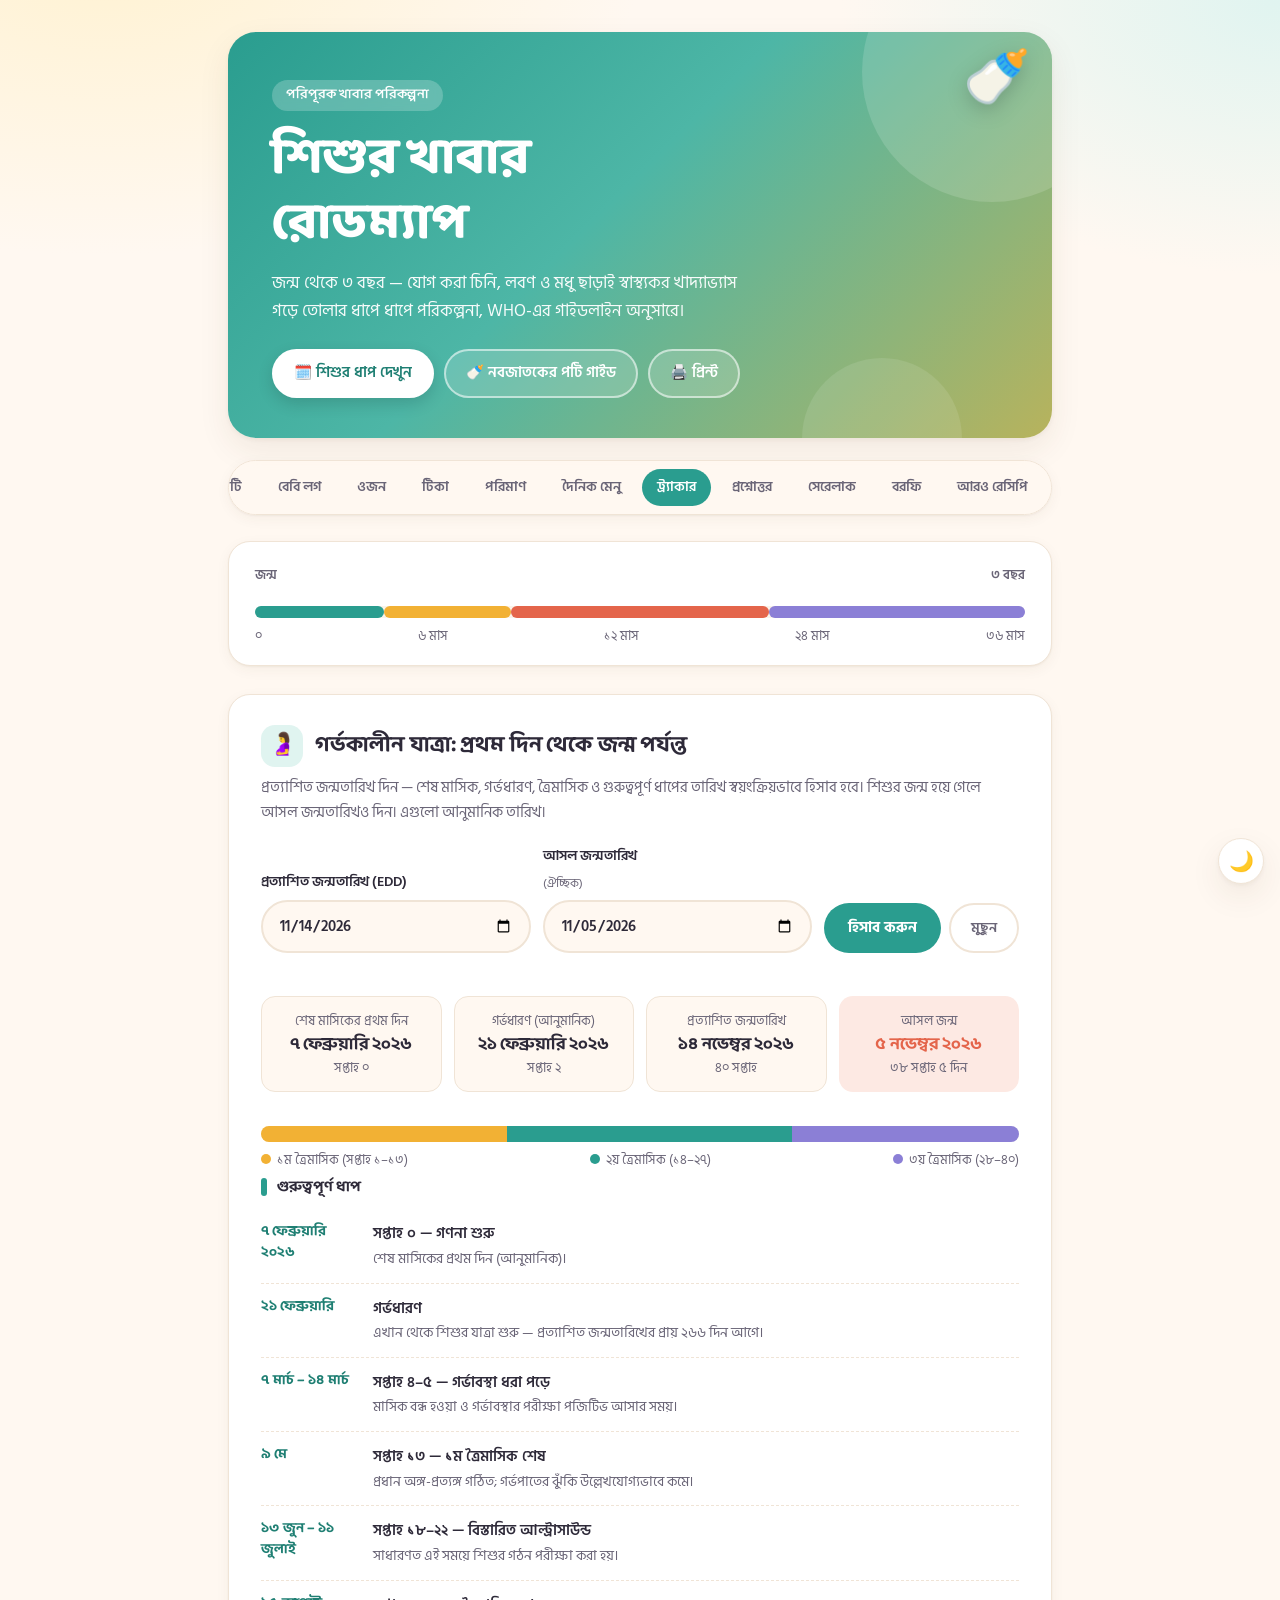
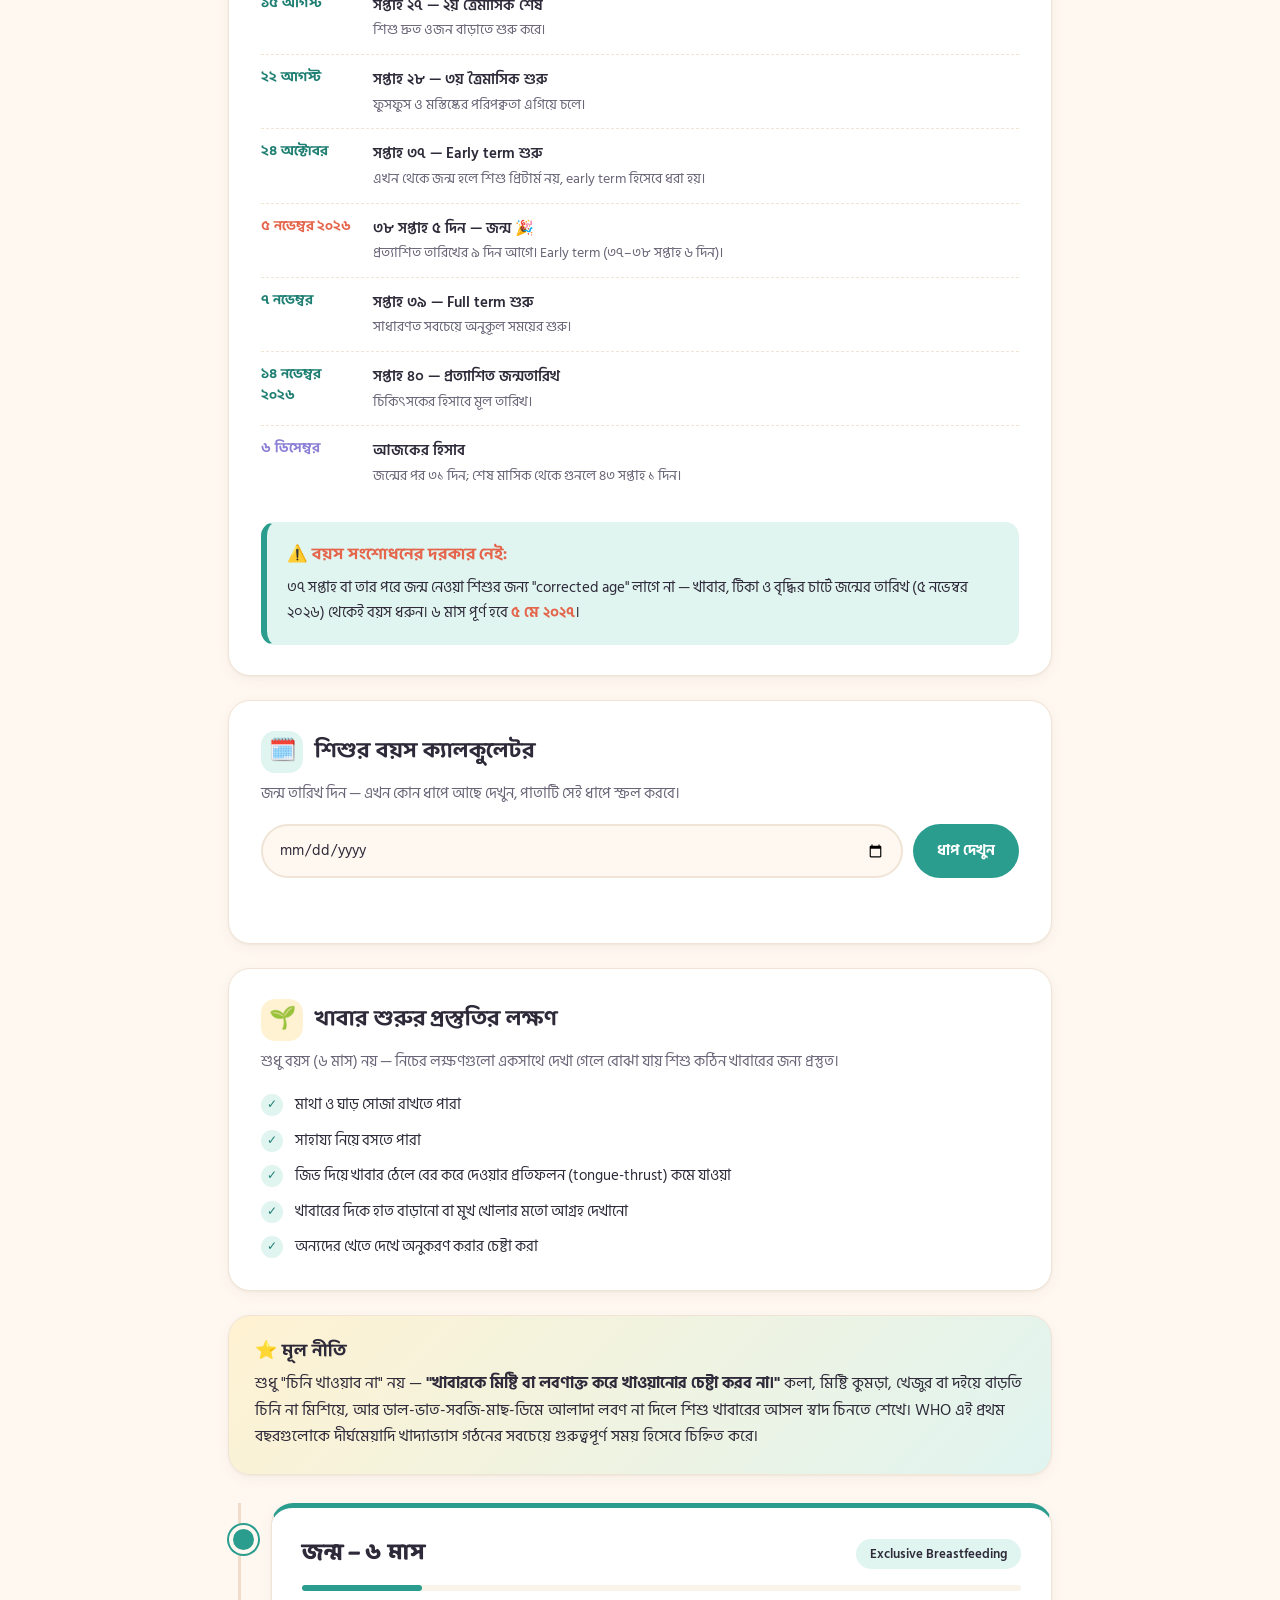
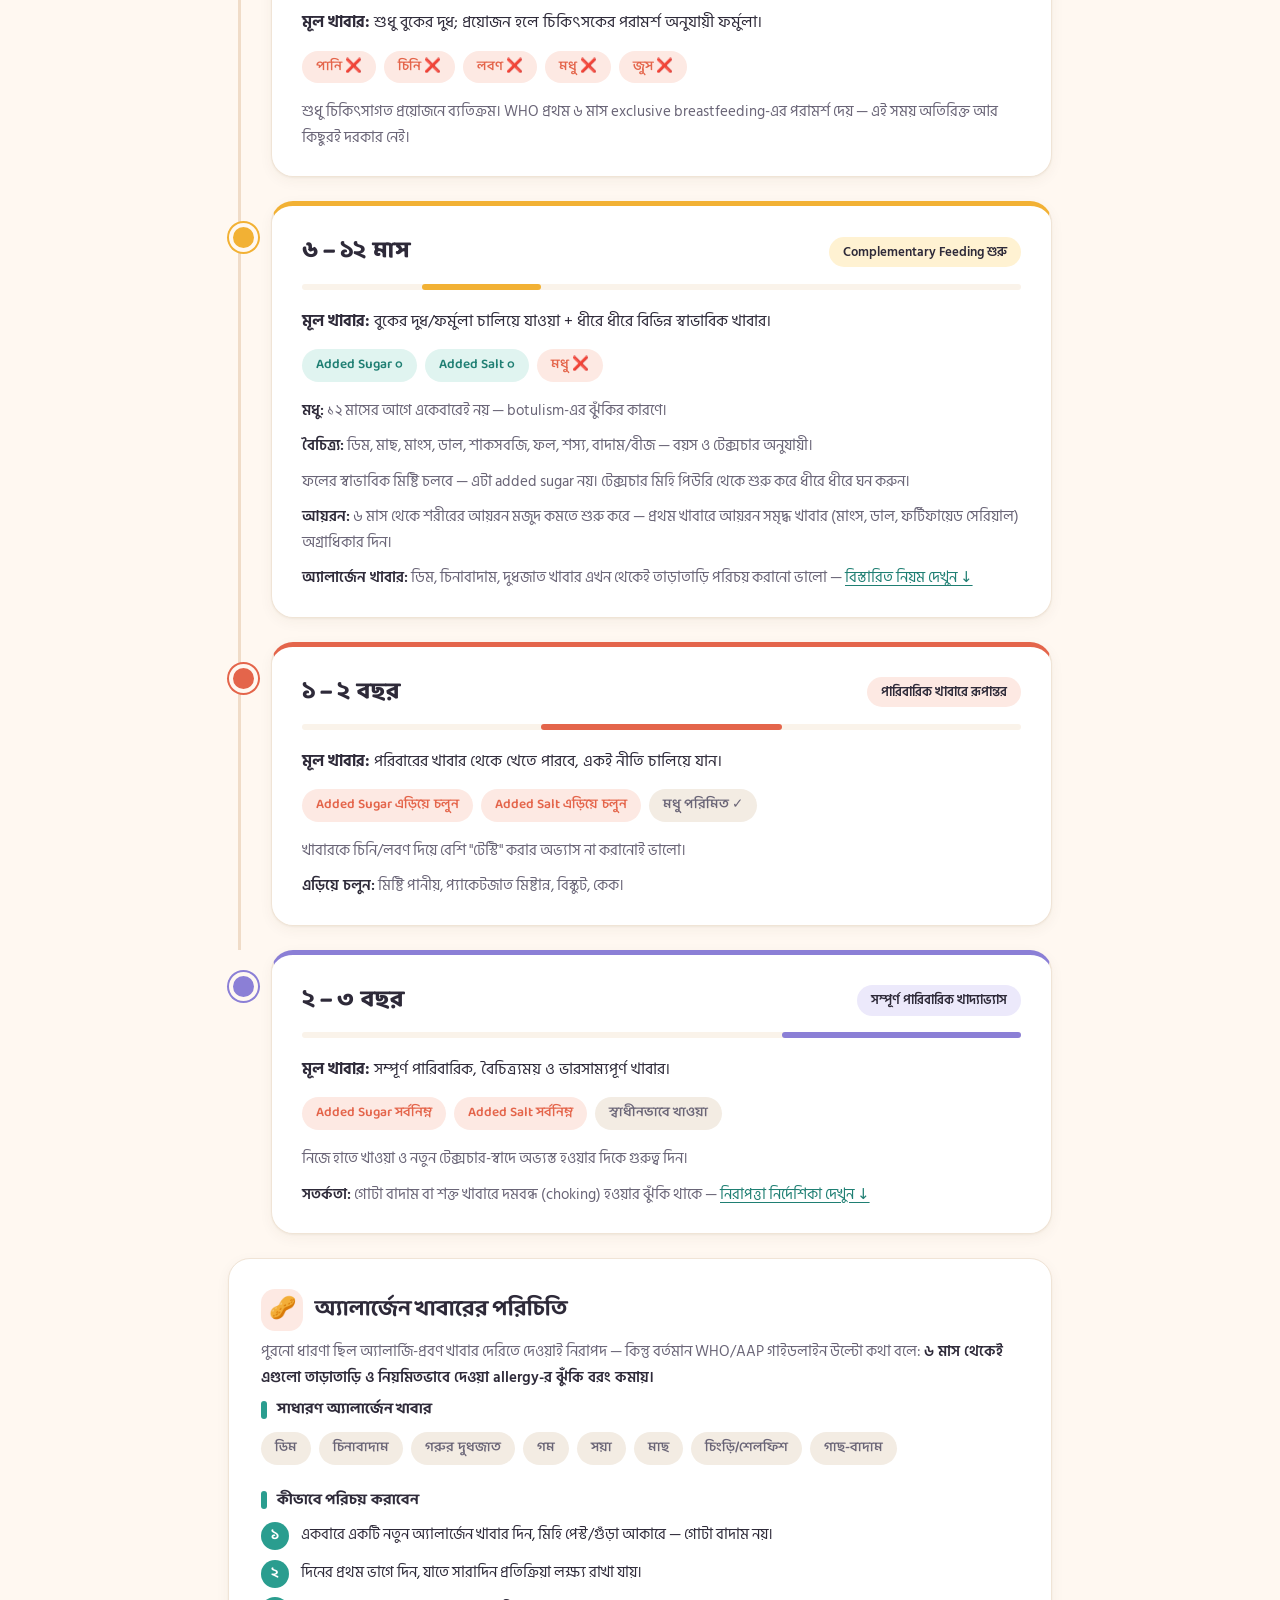
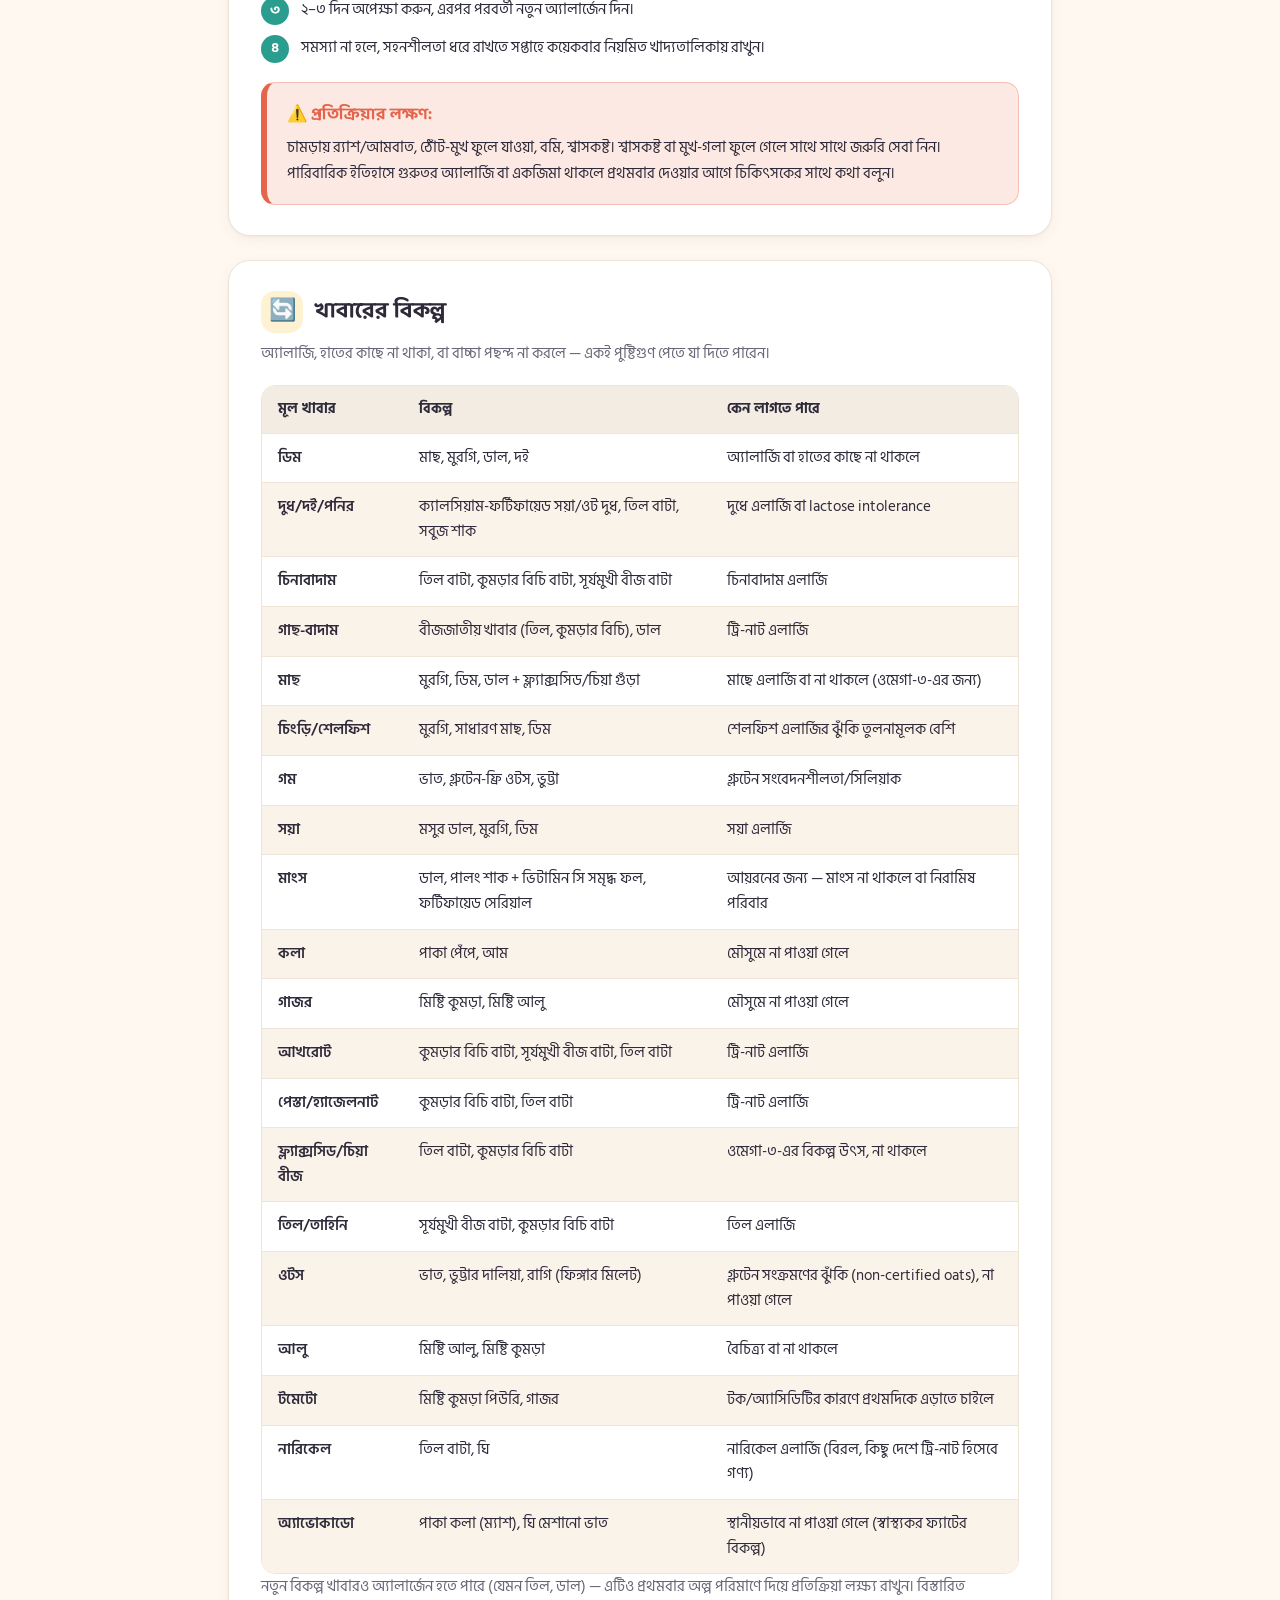
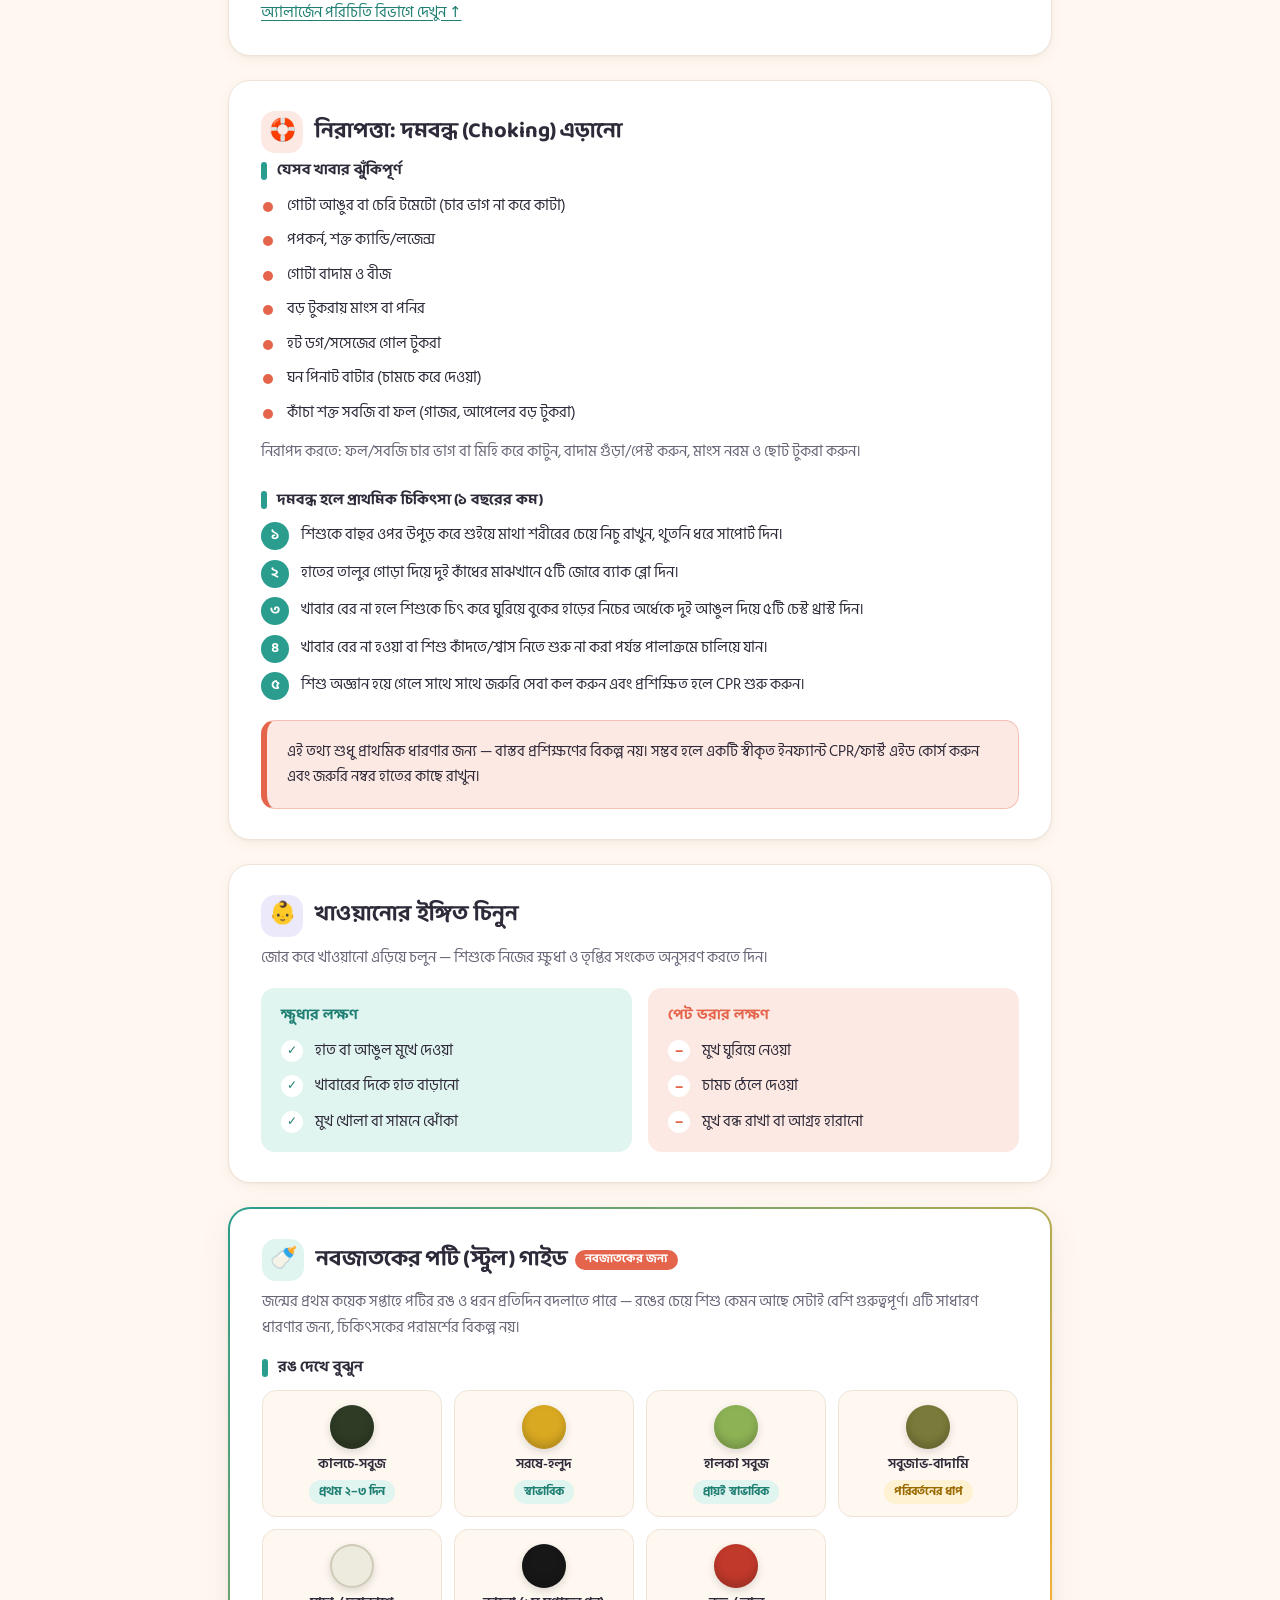
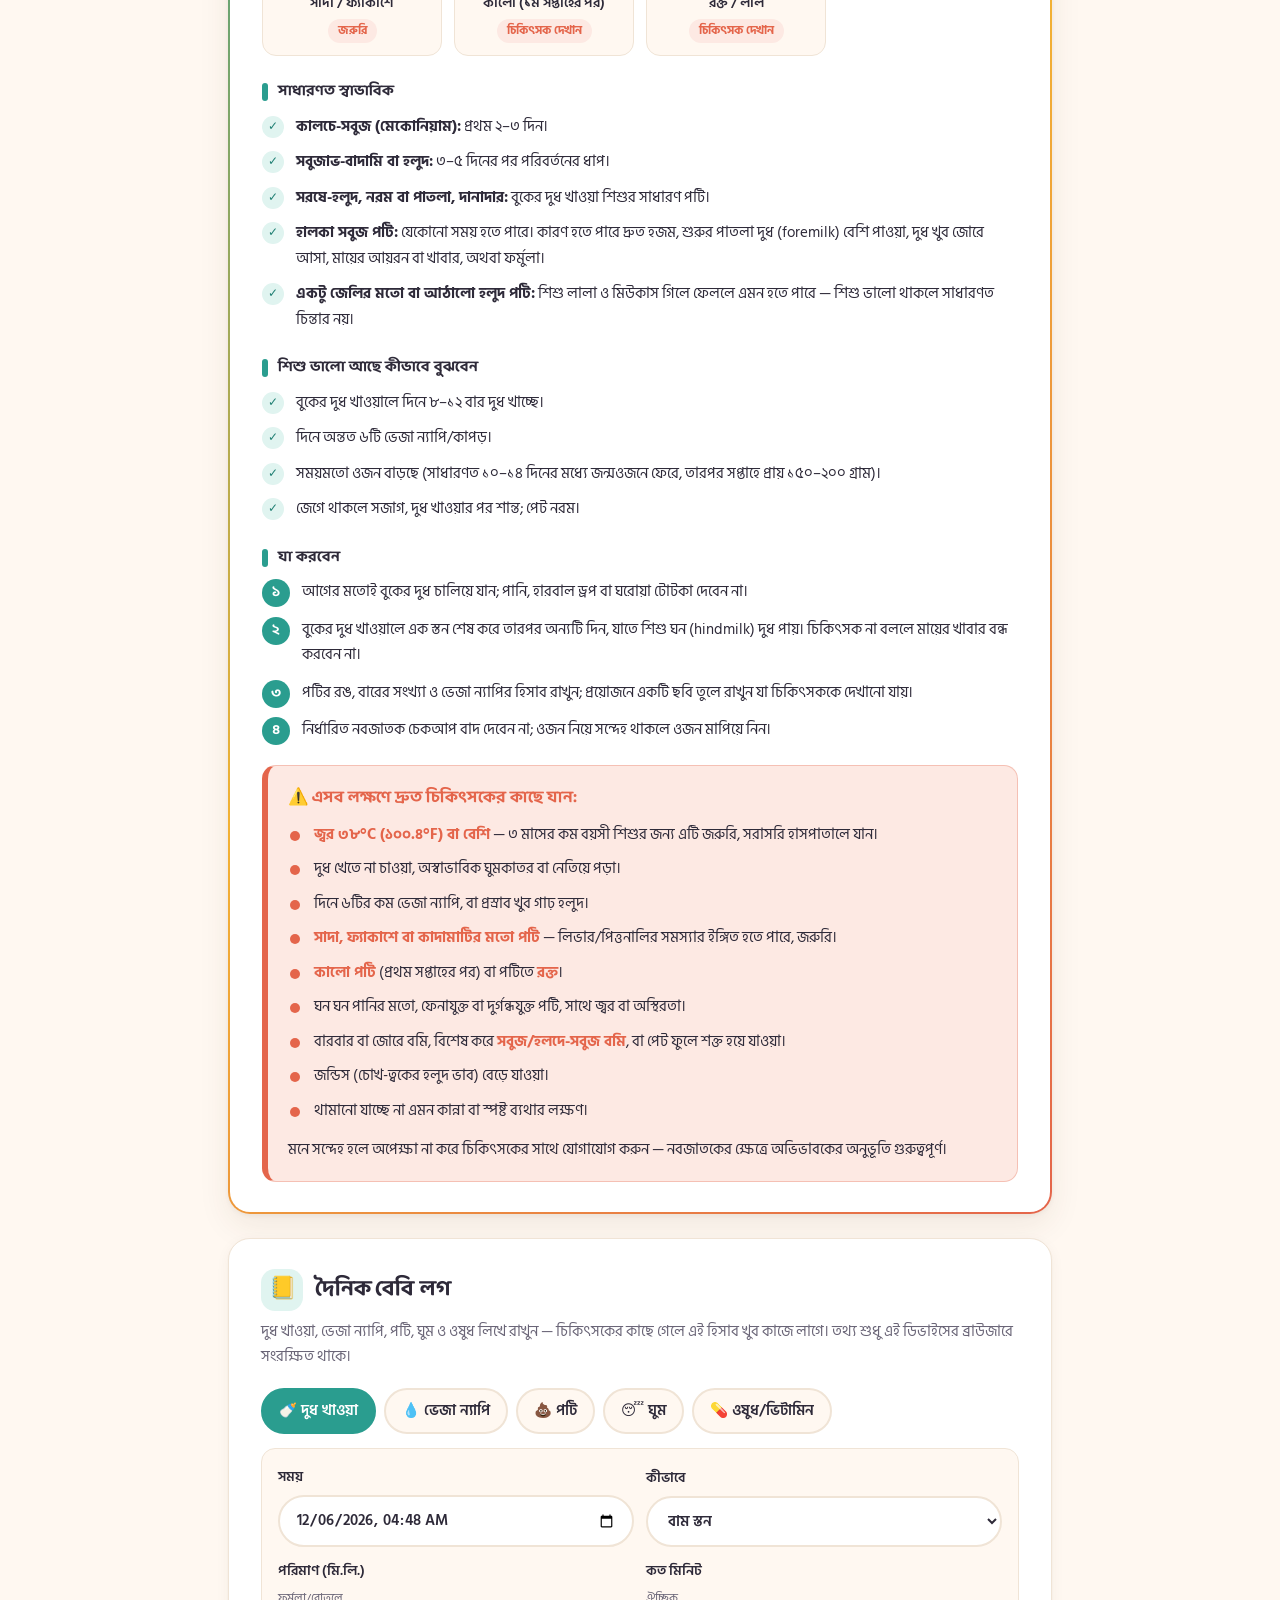
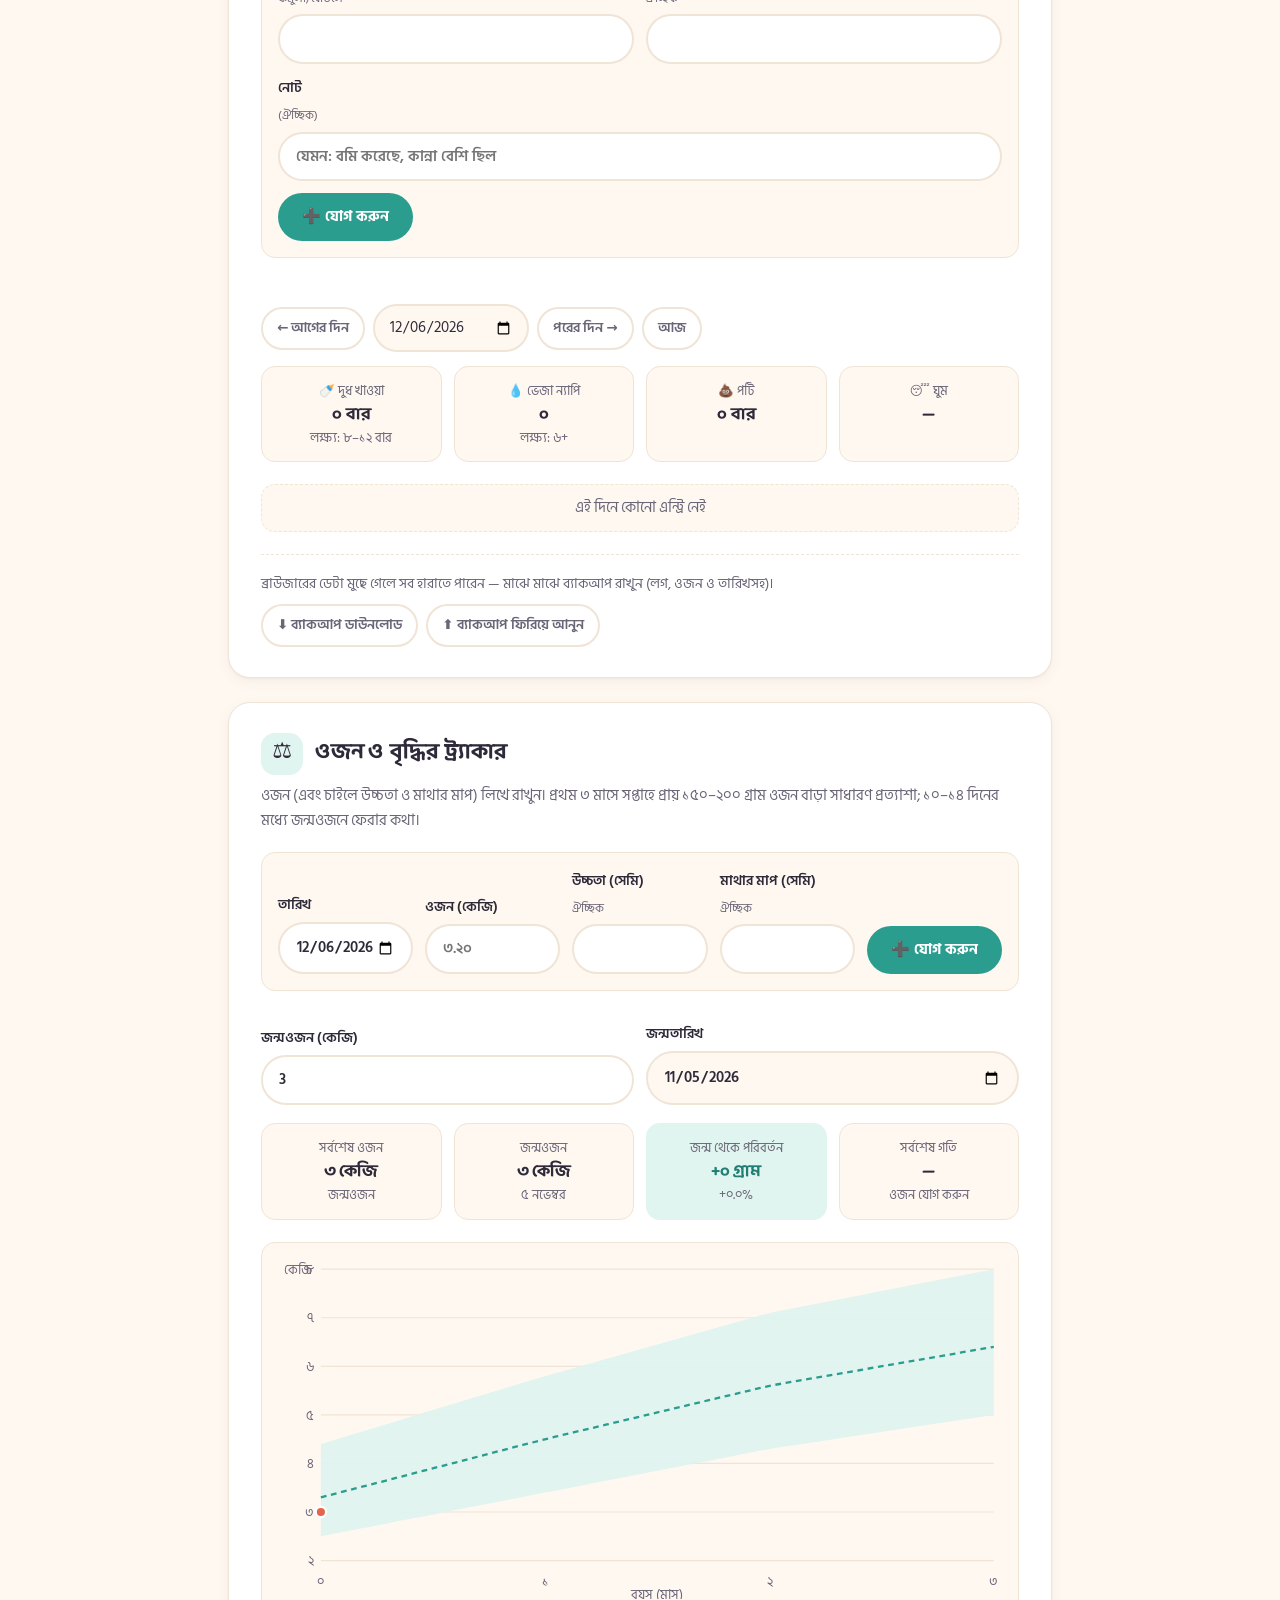
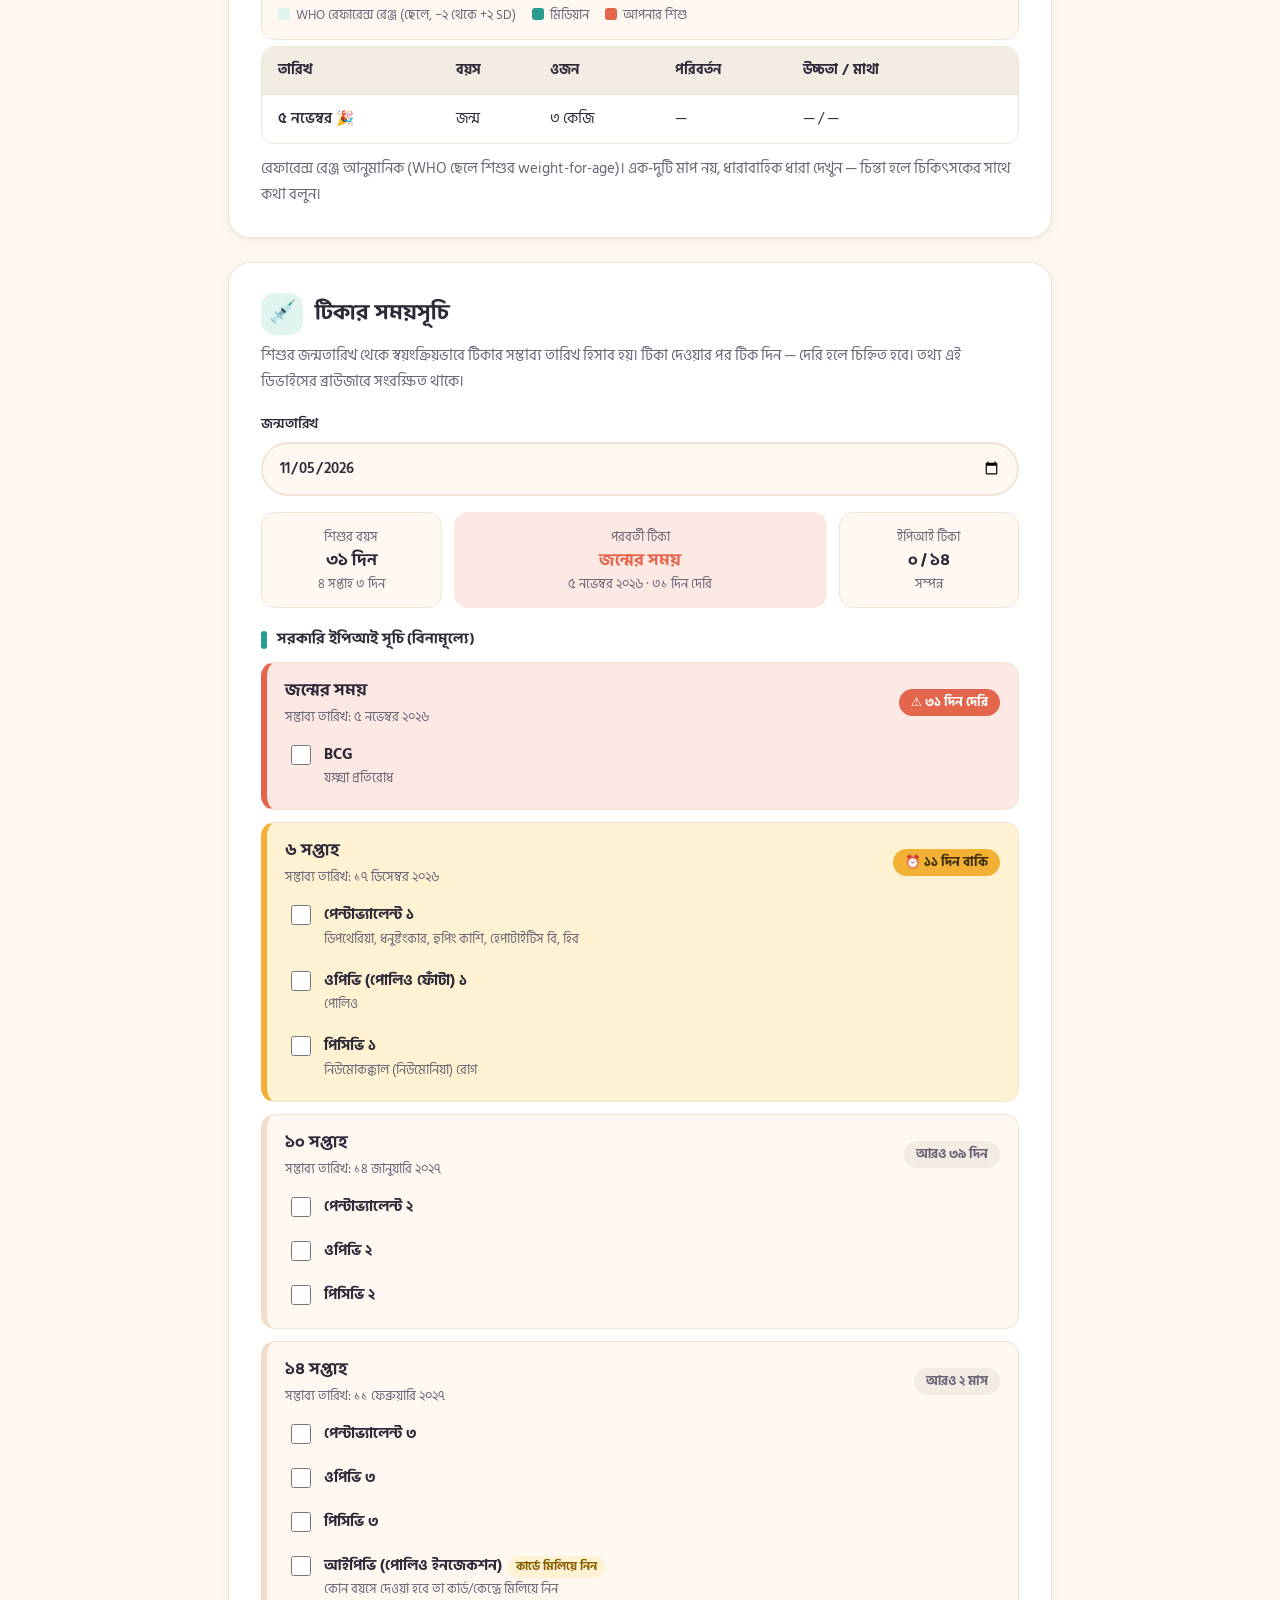
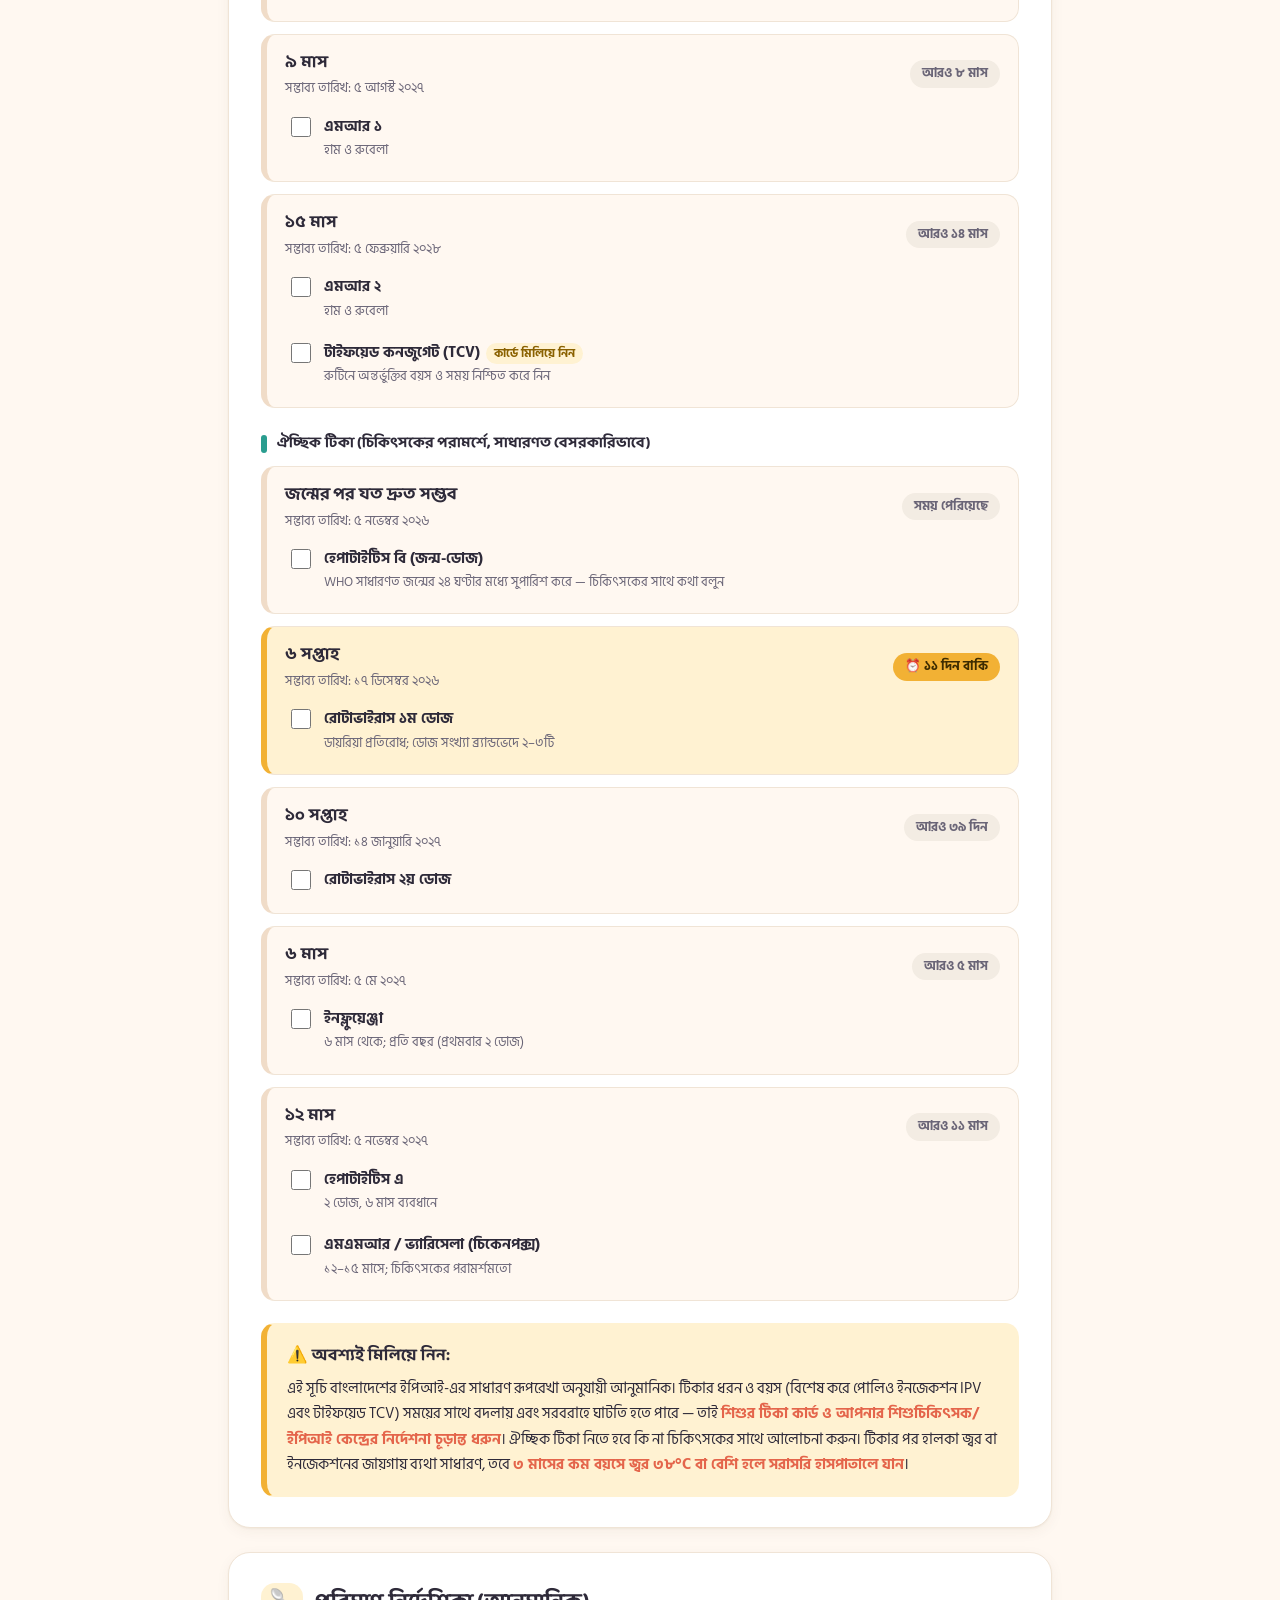
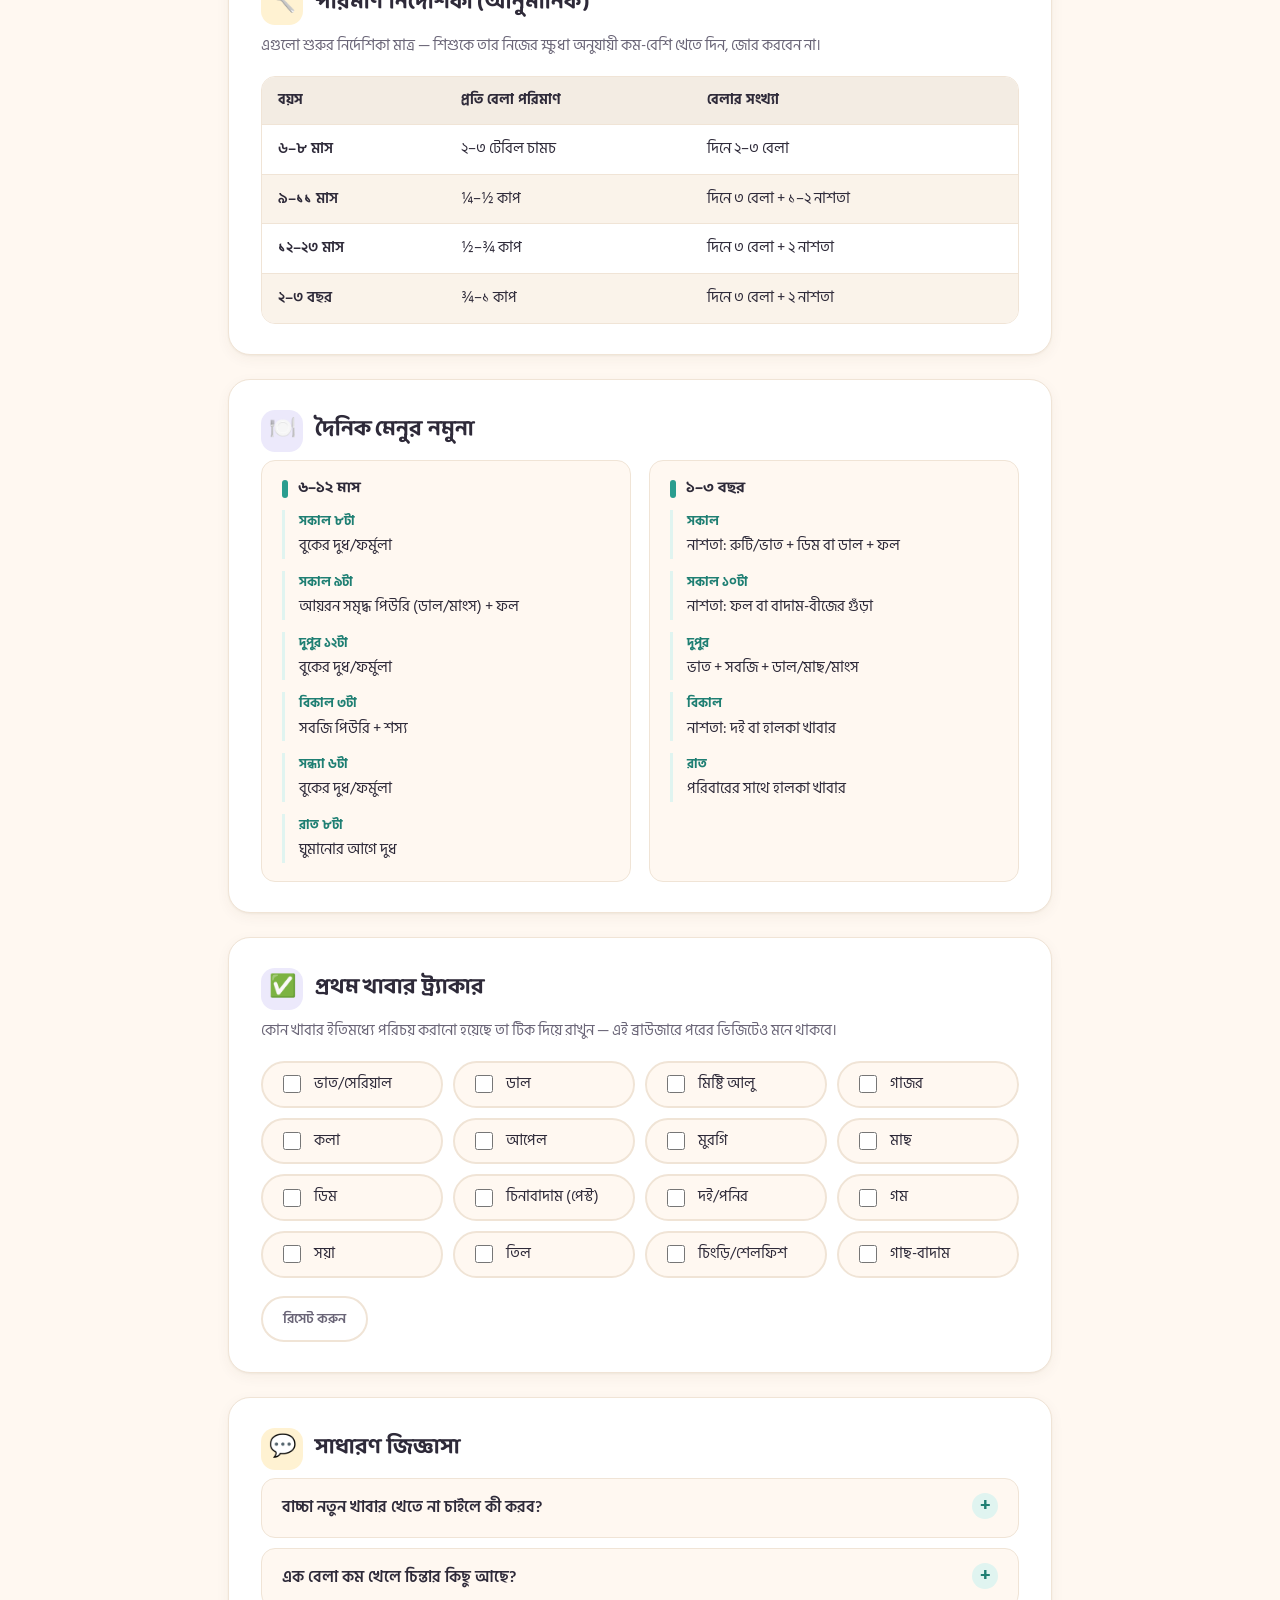
==== child-care/index.html @ df249b3e "Add child-care site under child-care/" ====
<!doctype html>
<html lang="bn">
<head>
<meta charset="UTF-8">
<meta name="viewport" content="width=device-width, initial-scale=1.0">
<title>শিশুর খাবার রোডম্যাপ</title>
<link rel="preconnect" href="https://fonts.googleapis.com">
<link rel="stylesheet" href="https://fonts.googleapis.com/css2?family=Baloo+Da+2:wght@500;600;700;800&family=Hind+Siliguri:wght@400;500;600;700&display=swap">
<style>
  /* ============ Design tokens ============ */
  :root{
    --bg:#FFF8F1;
    --bg-2:#FFEFE0;
    --surface:#FFFFFF;
    --surface-2:#FAF3EA;
    --ink:#2E2A39;
    --ink-soft:#6A6577;
    --line:#F0E4D6;

    --accent:#2A9D8F;          /* teal */
    --accent-strong:#1F7F73;
    --accent-tint:#E0F4F0;
    --accent-2:#E4654B;        /* coral */
    --accent-2-tint:#FDE9E3;
    --sun:#F2B134;
    --sun-tint:#FFF2D2;
    --lav:#8B7FD6;
    --lav-tint:#ECE9FB;
    --muted-tint:#F3ECE3;
    --rail:#F0DCC8;

    --shadow-sm:0 1px 2px rgba(80,50,20,.05),0 4px 14px rgba(80,50,20,.05);
    --shadow-md:0 2px 4px rgba(80,50,20,.05),0 12px 32px rgba(80,50,20,.08);
    --radius:22px;
    --radius-sm:14px;
    --glass:rgba(255,248,241,.82);
    color-scheme:light;
  }
  @media (prefers-color-scheme: dark){
    :root:not([data-theme="light"]){
      --bg:#14151B;
      --bg-2:#1B1C25;
      --surface:#1E2029;
      --surface-2:#252733;
      --ink:#F1EEF7;
      --ink-soft:#B0ABC0;
      --line:#2E3040;
      --accent:#5FD0C0;
      --accent-strong:#8DE3D6;
      --accent-tint:#1B3A39;
      --accent-2:#FF9A82;
      --accent-2-tint:#42241F;
      --sun:#F6C25E;
      --sun-tint:#3F3217;
      --lav:#B2A8F0;
      --lav-tint:#2C2850;
      --muted-tint:#2A2C39;
      --rail:#363849;
      --shadow-sm:0 1px 2px rgba(0,0,0,.3),0 4px 14px rgba(0,0,0,.25);
      --shadow-md:0 2px 4px rgba(0,0,0,.3),0 12px 32px rgba(0,0,0,.35);
      --glass:rgba(20,21,27,.82);
      color-scheme:dark;
    }
  }
  :root[data-theme="dark"]{
    --bg:#14151B;
    --bg-2:#1B1C25;
    --surface:#1E2029;
    --surface-2:#252733;
    --ink:#F1EEF7;
    --ink-soft:#B0ABC0;
    --line:#2E3040;
    --accent:#5FD0C0;
    --accent-strong:#8DE3D6;
    --accent-tint:#1B3A39;
    --accent-2:#FF9A82;
    --accent-2-tint:#42241F;
    --sun:#F6C25E;
    --sun-tint:#3F3217;
    --lav:#B2A8F0;
    --lav-tint:#2C2850;
    --muted-tint:#2A2C39;
    --rail:#363849;
    --shadow-sm:0 1px 2px rgba(0,0,0,.3),0 4px 14px rgba(0,0,0,.25);
    --shadow-md:0 2px 4px rgba(0,0,0,.3),0 12px 32px rgba(0,0,0,.35);
    --glass:rgba(20,21,27,.82);
    color-scheme:dark;
  }

  /* ============ Base ============ */
  *{box-sizing:border-box;}
  html{scroll-behavior:smooth;}
  html,body{margin:0;padding:0;}
  body{
    background:
      radial-gradient(900px 500px at 8% -5%,var(--sun-tint),transparent 60%),
      radial-gradient(800px 500px at 100% 0%,var(--accent-tint),transparent 55%),
      var(--bg);
    background-attachment:fixed;
    color:var(--ink);
    font-family:'Hind Siliguri','Noto Sans Bengali',system-ui,sans-serif;
    font-size:16px;
    line-height:1.7;
    -webkit-font-smoothing:antialiased;
  }
  h1,h2,h3,.eyebrow,.chip,.stage-age{
    font-family:'Baloo Da 2','Hind Siliguri',system-ui,sans-serif;
  }
  h1,h2,h3{text-wrap:balance;line-height:1.3;}
  a{color:var(--accent-strong);text-underline-offset:3px;}
  :focus-visible{outline:3px solid var(--accent);outline-offset:3px;border-radius:8px;}

  .page{max-width:880px;margin:0 auto;padding:20px 18px 96px;}
  @media(min-width:640px){.page{padding:32px 28px 120px;}}

  /* reading progress */
  .progress{position:fixed;inset:0 0 auto 0;height:4px;z-index:60;background:transparent;pointer-events:none;}
  .progress span{display:block;height:100%;width:0;background:linear-gradient(90deg,var(--accent),var(--sun),var(--accent-2));border-radius:0 4px 4px 0;}

  /* floating buttons */
  .fab{
    position:fixed;z-index:50;width:46px;height:46px;border-radius:50%;
    border:1px solid var(--line);background:var(--surface);color:var(--ink);
    box-shadow:var(--shadow-md);cursor:pointer;font-size:20px;line-height:1;
    display:grid;place-items:center;transition:transform .2s ease,opacity .2s ease;
  }
  .fab:hover{transform:translateY(-2px);}
  .theme-btn{right:16px;bottom:16px;}
  .top-btn{right:16px;bottom:70px;opacity:0;pointer-events:none;}
  .top-btn.show{opacity:1;pointer-events:auto;}

  /* ============ Hero ============ */
  .hero{
    position:relative;overflow:hidden;
    background:linear-gradient(135deg,var(--accent) 0%,#4DB6A6 45%,var(--sun) 130%);
    color:#fff;border-radius:28px;padding:34px 26px 28px;margin-bottom:22px;
    box-shadow:var(--shadow-md);
  }
  @media(min-width:640px){.hero{padding:48px 44px 40px;}}
  .hero::before,.hero::after{
    content:"";position:absolute;border-radius:50%;background:rgba(255,255,255,.14);pointer-events:none;
  }
  .hero::before{width:260px;height:260px;right:-70px;top:-90px;}
  .hero::after{width:160px;height:160px;right:90px;bottom:-80px;background:rgba(255,255,255,.1);}
  .hero-emoji{
    position:absolute;right:22px;top:20px;font-size:54px;line-height:1;
    filter:drop-shadow(0 6px 10px rgba(0,0,0,.18));animation:float 5s ease-in-out infinite;
  }
  @keyframes float{0%,100%{transform:translateY(0) rotate(-4deg)}50%{transform:translateY(-8px) rotate(4deg)}}
  @media(prefers-reduced-motion:reduce){.hero-emoji{animation:none}html{scroll-behavior:auto}}
  .eyebrow{
    display:inline-block;font-size:13.5px;font-weight:600;
    background:rgba(255,255,255,.22);color:#fff;padding:4px 14px;border-radius:99px;
    margin-bottom:16px;backdrop-filter:blur(4px);
  }
  h1{font-size:clamp(32px,6vw,50px);font-weight:800;margin:0 0 12px;color:#fff;max-width:14ch;}
  .subtitle{font-size:16.5px;color:rgba(255,255,255,.95);max-width:52ch;margin:0 0 24px;}
  .hero-actions{display:flex;flex-wrap:wrap;gap:10px;position:relative;z-index:1;}
  .btn{
    font:inherit;font-size:14.5px;font-weight:600;padding:10px 20px;border-radius:99px;
    border:2px solid transparent;cursor:pointer;text-decoration:none;display:inline-flex;align-items:center;gap:8px;
    transition:transform .15s ease,box-shadow .15s ease,background .15s ease;
  }
  .btn:hover{transform:translateY(-2px);}
  .btn-light{background:#fff;color:#1F7F73;box-shadow:0 6px 16px rgba(0,0,0,.14);}
  .btn-ghost{background:rgba(255,255,255,.16);color:#fff;border-color:rgba(255,255,255,.55);}
  .btn-ghost:hover{background:rgba(255,255,255,.28);}
  .print-btn{margin:0;}

  /* ============ Quick nav ============ */
  .quicknav{
    position:sticky;top:8px;z-index:40;display:flex;gap:6px;overflow-x:auto;scrollbar-width:none;
    padding:8px;margin:0 0 26px;border-radius:99px;
    background:var(--glass);backdrop-filter:blur(14px);-webkit-backdrop-filter:blur(14px);
    border:1px solid var(--line);box-shadow:var(--shadow-sm);
  }
  .quicknav::-webkit-scrollbar{display:none;}
  .quicknav a{
    flex:none;font-size:13.5px;font-weight:600;padding:7px 15px;border-radius:99px;
    color:var(--ink-soft);text-decoration:none;white-space:nowrap;transition:background .2s,color .2s;
  }
  .quicknav a:hover{background:var(--muted-tint);color:var(--ink);}
  .quicknav a.active{background:var(--accent);color:#fff;}
  :root[data-theme="dark"] .quicknav a.active{color:#0F2B28;}
  @media (prefers-color-scheme: dark){:root:not([data-theme="light"]) .quicknav a.active{color:#0F2B28;}}

  /* ============ Overview ============ */
  .overview{
    background:var(--surface);border:1px solid var(--line);
    border-radius:var(--radius);padding:22px 26px 18px;margin-bottom:28px;box-shadow:var(--shadow-sm);
  }
  .overview-track{position:relative;height:12px;border-radius:99px;background:var(--surface-2);margin:20px 0 8px;}
  .overview-seg{position:absolute;top:0;height:100%;border-radius:99px;background:var(--accent);opacity:.9;}
  .overview-seg:nth-child(2){background:var(--sun);}
  .overview-seg:nth-child(3){background:var(--accent-2);}
  .overview-seg:nth-child(4){background:var(--lav);}
  .overview-seg{opacity:1 !important;}
  .overview-ticks{display:flex;justify-content:space-between;font-size:12.5px;color:var(--ink-soft);}
  .overview-labels{display:flex;justify-content:space-between;font-size:13px;font-weight:600;color:var(--ink-soft);margin-bottom:2px;}

  /* ============ Cards ============ */
  .tool-card,.recipe{
    position:relative;background:var(--surface);border:1px solid var(--line);
    border-radius:var(--radius);padding:24px 22px;margin:0 0 24px;
    box-shadow:var(--shadow-sm);scroll-margin-top:86px;
  }
  @media(min-width:640px){.tool-card,.recipe{padding:30px 32px;}}
  .tool-card h2,.recipe h2{
    display:flex;align-items:center;gap:12px;
    font-size:22px;font-weight:700;margin:0 0 8px;color:var(--ink);
  }
  .h-ico{
    flex:none;width:42px;height:42px;border-radius:14px;display:grid;place-items:center;
    font-size:22px;background:var(--accent-tint);
  }
  #readiness .h-ico,#alternatives .h-ico,#portions .h-ico,#faq .h-ico{background:var(--sun-tint);}
  #safety .h-ico,#allergens .h-ico{background:var(--accent-2-tint);}
  #feeding-cues .h-ico,#tracker .h-ico,#meal-plan .h-ico{background:var(--lav-tint);}
  .tool-desc{font-size:15px;color:var(--ink-soft);margin:0 0 18px;}
  .sub-head{
    font-size:15px;font-weight:700;color:var(--ink);margin:26px 0 12px;
    display:flex;align-items:center;gap:10px;
  }
  .sub-head::before{content:"";width:6px;height:18px;border-radius:99px;background:var(--accent);flex:none;}
  .sub-head:first-of-type{margin-top:4px;}

  .tool-card.featured{
    border:2px solid transparent;
    background:
      linear-gradient(var(--surface),var(--surface)) padding-box,
      linear-gradient(135deg,var(--accent),var(--sun),var(--accent-2)) border-box;
    box-shadow:var(--shadow-md);
  }
  .badge-now{
    display:inline-block;font-family:'Baloo Da 2',sans-serif;font-size:12px;font-weight:700;
    padding:2px 10px;border-radius:99px;background:var(--accent-2);color:#fff;margin-inline-start:4px;
    vertical-align:middle;
  }

  /* golden rule */
  .golden-rule{
    position:relative;background:linear-gradient(135deg,var(--sun-tint),var(--accent-tint));
    border:1px solid var(--line);border-radius:var(--radius);padding:24px 26px 24px 26px;margin:0 0 28px;
    box-shadow:var(--shadow-sm);
  }
  .golden-rule h2{font-size:18px;font-weight:700;color:var(--ink);margin:0 0 8px;display:flex;align-items:center;gap:8px;}
  .golden-rule p{margin:0;font-size:15.5px;color:var(--ink);}

  /* age calculator */
  .age-form{display:flex;gap:10px;flex-wrap:wrap;}
  .age-form input[type=date]{
    font:inherit;font-size:15px;padding:11px 16px;border-radius:99px;flex:1 1 180px;min-width:0;
    border:2px solid var(--line);background:var(--bg);color:var(--ink);
  }
  .age-form input[type=date]:focus{border-color:var(--accent);outline:none;}
  .age-form button{
    font:inherit;font-weight:700;font-size:15px;padding:11px 24px;border-radius:99px;border:none;
    background:var(--accent);color:#fff;cursor:pointer;transition:transform .15s,background .15s;
  }
  .age-form button:hover{transform:translateY(-2px);background:var(--accent-strong);}
  :root[data-theme="dark"] .age-form button{color:#0F2B28;}
  @media (prefers-color-scheme: dark){:root:not([data-theme="light"]) .age-form button{color:#0F2B28;}}
  .age-result{margin:14px 0 0;font-size:15px;color:var(--ink);min-height:1.4em;}
  .age-result:not(:empty){background:var(--accent-tint);padding:12px 16px;border-radius:var(--radius-sm);font-weight:500;}

  /* sign lists */
  .sign-list{list-style:none;margin:0;padding:0;display:flex;flex-direction:column;gap:10px;}
  .sign-list li{font-size:15px;padding-inline-start:34px;position:relative;}
  .sign-list li::before{
    content:"✓";position:absolute;left:0;top:2px;width:22px;height:22px;border-radius:50%;
    background:var(--accent-tint);color:var(--accent-strong);font-weight:700;font-size:12px;
    display:grid;place-items:center;line-height:1;
  }
  [dir="rtl"] .sign-list li::before{left:auto;right:0;}
  .sign-list.full li::before{content:"–";background:var(--accent-2-tint);color:var(--accent-2);font-size:15px;}

  /* ============ Timeline ============ */
  .timeline{position:relative;margin-bottom:24px;}
  .stage{
    --c:var(--accent);--ct:var(--accent-tint);
    position:relative;padding-inline-start:30px;padding-bottom:24px;
    border-inline-start:3px solid var(--rail);margin-inline-start:10px;
  }
  .stage:nth-of-type(2){--c:var(--sun);--ct:var(--sun-tint);}
  .stage:nth-of-type(3){--c:var(--accent-2);--ct:var(--accent-2-tint);}
  .stage:nth-of-type(4){--c:var(--lav);--ct:var(--lav-tint);}
  .stage:last-of-type{border-inline-start-color:transparent;padding-bottom:0;}
  .stage::before{
    content:"";position:absolute;left:-12px;top:22px;width:21px;height:21px;border-radius:50%;
    background:var(--c);border:4px solid var(--bg);box-shadow:0 0 0 2px var(--c);
  }
  [dir="rtl"] .stage::before{left:auto;right:-12px;}
  .stage-card{
    background:var(--surface);border:1px solid var(--line);border-top:5px solid var(--c);
    border-radius:var(--radius);padding:22px 22px;scroll-margin-top:90px;box-shadow:var(--shadow-sm);
    transition:box-shadow .3s ease,transform .3s ease;
  }
  @media(min-width:640px){.stage-card{padding:26px 30px;}}
  .stage-card.highlight{box-shadow:0 0 0 4px var(--ct),var(--shadow-md);transform:translateY(-2px);}
  .stage-head{display:flex;align-items:center;justify-content:space-between;flex-wrap:wrap;gap:8px 16px;margin-bottom:12px;}
  .stage-age{font-size:23px;font-weight:800;color:var(--ink);}
  .stage-months{font-size:13px;font-weight:600;color:var(--ink);background:var(--ct);padding:4px 14px;border-radius:99px;}
  .stage-locator{position:relative;height:6px;border-radius:99px;background:var(--surface-2);margin-bottom:18px;}
  .stage-locator span{position:absolute;top:0;height:100%;border-radius:99px;background:var(--c);}
  .stage-main{font-size:16px;margin:0 0 14px;color:var(--ink);}
  .stage-main strong{color:var(--ink);}

  .chip-row{display:flex;flex-wrap:wrap;gap:8px;margin-bottom:16px;}
  .chip{font-size:13.5px;font-weight:600;padding:5px 14px;border-radius:99px;white-space:nowrap;}
  .chip.ok{background:var(--accent-tint);color:var(--accent-strong);}
  .chip.avoid{background:var(--accent-2-tint);color:var(--accent-2);}
  .chip.neutral{background:var(--muted-tint);color:var(--ink-soft);}

  .stage-detail{font-size:15px;color:var(--ink-soft);margin:0 0 10px;}
  .stage-detail:last-child{margin-bottom:0;}
  .stage-detail strong{color:var(--ink);font-weight:600;}

  /* step lists & alerts */
  .step-list{margin:0;padding:0;list-style:none;counter-reset:s;display:flex;flex-direction:column;gap:12px;font-size:15px;color:var(--ink);}
  .step-list li{counter-increment:s;position:relative;padding-inline-start:40px;}
  .step-list li::before{
    content:counter(s,bengali);position:absolute;left:0;top:0;width:28px;height:28px;border-radius:50%;
    background:var(--accent);color:#fff;font-family:'Baloo Da 2',sans-serif;font-weight:700;font-size:14px;
    display:grid;place-items:center;line-height:1;
  }
  :root[data-theme="dark"] .step-list li::before{color:#0F2B28;}
  @media (prefers-color-scheme: dark){:root:not([data-theme="light"]) .step-list li::before{color:#0F2B28;}}
  [dir="rtl"] .step-list li::before{left:auto;right:0;}

  .alert-box{
    margin-top:22px;background:var(--accent-2-tint);
    border-radius:var(--radius-sm);padding:18px 20px 18px 20px;font-size:15px;color:var(--ink);
    border:1px solid color-mix(in srgb,var(--accent-2) 30%,transparent);
    border-inline-start:6px solid var(--accent-2);
  }
  .alert-box strong{color:var(--accent-2);}
  .alert-box > strong:first-child{display:block;font-family:'Baloo Da 2',sans-serif;font-size:16.5px;margin-bottom:6px;}
  .alert-box > strong:first-child::before{content:"⚠️ ";}

  .hazard-list{list-style:none;margin:0 0 14px;padding:0;display:flex;flex-direction:column;gap:9px;}
  .hazard-list li{font-size:15px;padding-inline-start:26px;position:relative;color:var(--ink);}
  .hazard-list li::before{content:"";position:absolute;left:2px;top:9px;width:10px;height:10px;border-radius:50%;background:var(--accent-2);}
  [dir="rtl"] .hazard-list li::before{left:auto;right:2px;}

  /* stool colour swatches */
  .swatch-grid{display:grid;grid-template-columns:repeat(2,1fr);gap:12px;margin:4px 0 8px;}
  @media(min-width:640px){.swatch-grid{grid-template-columns:repeat(4,1fr);}}
  .swatch{
    background:var(--bg);border:1px solid var(--line);border-radius:var(--radius-sm);
    padding:14px 10px 12px;text-align:center;display:flex;flex-direction:column;align-items:center;gap:6px;
  }
  .swatch i{
    width:44px;height:44px;border-radius:50%;display:block;
    box-shadow:inset 0 -5px 8px rgba(0,0,0,.18),0 3px 8px rgba(0,0,0,.14);
  }
  .swatch b{font-size:14px;font-weight:600;color:var(--ink);line-height:1.35;}
  .swatch em{
    font-style:normal;font-size:12px;font-weight:700;padding:2px 10px;border-radius:99px;
  }
  .swatch.ok em{background:var(--accent-tint);color:var(--accent-strong);}
  .swatch.warn em{background:var(--sun-tint);color:#9A6A00;}
  .swatch.bad em{background:var(--accent-2-tint);color:var(--accent-2);}
  :root[data-theme="dark"] .swatch.warn em{color:var(--sun);}
  @media (prefers-color-scheme: dark){:root:not([data-theme="light"]) .swatch.warn em{color:var(--sun);}}

  /* feeding cues */
  .cue-grid{display:grid;grid-template-columns:1fr;gap:16px;}
  @media(min-width:640px){.cue-grid{grid-template-columns:1fr 1fr;}}
  .cue-col{background:var(--accent-tint);border-radius:var(--radius-sm);padding:18px 20px;}
  .cue-col:nth-child(2){background:var(--accent-2-tint);}
  .cue-col .sub-head{margin-top:0;}
  .cue-col .sub-head::before{display:none;}
  .cue-hungry{color:var(--accent-strong);}
  .cue-full{color:var(--accent-2);}
  .cue-col .sign-list li::before{background:var(--surface);}

  /* tables */
  .table-wrap{overflow-x:auto;border:1px solid var(--line);border-radius:var(--radius-sm);background:var(--surface);}
  .portion-table{width:100%;border-collapse:collapse;font-size:14.5px;min-width:520px;}
  .portion-table th,.portion-table td{text-align:start;padding:12px 16px;border-bottom:1px solid var(--line);}
  .portion-table tr:last-child td{border-bottom:none;}
  .portion-table td{vertical-align:top;color:var(--ink);}
  .portion-table td:first-child{font-weight:600;}
  .portion-table tbody tr:nth-child(even) td{background:var(--surface-2);}
  .portion-table tbody tr:hover td{background:var(--accent-tint);}
  .portion-table th{
    font-size:13.5px;color:var(--ink);font-weight:700;background:var(--muted-tint);
    position:sticky;top:0;
  }

  /* meal plan */
  .meal-grid{display:grid;grid-template-columns:1fr;gap:18px;}
  @media(min-width:640px){.meal-grid{grid-template-columns:1fr 1fr;}}
  .meal-grid > div{background:var(--bg);border:1px solid var(--line);border-radius:var(--radius-sm);padding:18px 20px;}
  .meal-grid .sub-head{margin-top:0;}
  .meal-list{list-style:none;margin:0;padding:0;display:flex;flex-direction:column;gap:12px;}
  .meal-list li{font-size:14.5px;display:flex;flex-direction:column;gap:2px;color:var(--ink);padding-inline-start:14px;border-inline-start:3px solid var(--accent-tint);}
  .meal-list li span{font-size:13px;font-weight:700;color:var(--accent-strong);}

  /* tracker */
  .tracker-grid{display:grid;grid-template-columns:repeat(auto-fill,minmax(160px,1fr));gap:10px;margin-bottom:18px;}
  .tracker-item{
    display:flex;align-items:center;gap:10px;font-size:14.5px;color:var(--ink);
    background:var(--bg);border:2px solid var(--line);border-radius:99px;padding:9px 16px;cursor:pointer;
    transition:background .15s,border-color .15s,transform .15s;
  }
  .tracker-item:hover{transform:translateY(-1px);border-color:var(--accent);}
  .tracker-item:has(input:checked){background:var(--accent-tint);border-color:var(--accent);color:var(--accent-strong);font-weight:600;}
  .tracker-item input{accent-color:var(--accent);width:18px;height:18px;flex:none;}
  .reset-btn{
    font:inherit;font-size:14px;font-weight:600;padding:9px 20px;border-radius:99px;
    border:2px solid var(--line);background:var(--surface);color:var(--ink-soft);cursor:pointer;
  }
  .reset-btn:hover{border-color:var(--accent-2);color:var(--accent-2);}

  /* faq */
  .faq-list{display:flex;flex-direction:column;gap:10px;}
  .faq-item{border:1px solid var(--line);border-radius:var(--radius-sm);padding:2px 20px;background:var(--bg);transition:background .2s,border-color .2s;}
  .faq-item[open]{background:var(--surface);border-color:var(--accent);}
  .faq-item summary{
    cursor:pointer;font-weight:600;padding:14px 0;list-style:none;position:relative;
    padding-inline-end:34px;color:var(--ink);font-size:15.5px;
  }
  .faq-item summary::-webkit-details-marker{display:none;}
  .faq-item summary::after{
    content:"+";position:absolute;right:0;top:12px;width:26px;height:26px;border-radius:50%;
    background:var(--accent-tint);color:var(--accent-strong);font-weight:700;font-size:18px;
    display:grid;place-items:center;line-height:1;transition:transform .25s ease;
  }
  [dir="rtl"] .faq-item summary::after{right:auto;left:0;}
  .faq-item[open] summary::after{transform:rotate(45deg);}
  .faq-item p{margin:0 0 16px;font-size:15px;color:var(--ink-soft);}

  /* recipes */
  .recipe{background:linear-gradient(180deg,var(--surface),var(--surface));}
  .recipe .tagline{font-size:15px;color:var(--ink-soft);margin:0 0 20px;}
  .recipe-grid{display:grid;grid-template-columns:1fr;gap:18px;margin-bottom:6px;}
  @media(min-width:640px){.recipe-grid{grid-template-columns:1.1fr 1fr;}}
  .recipe-block{background:var(--bg);border:1px solid var(--line);border-radius:var(--radius-sm);padding:16px 20px;}
  .recipe-block h3{font-size:15px;font-weight:700;margin:0 0 10px;color:var(--ink);}
  .ingredients{list-style:none;margin:0;padding:0;display:flex;flex-direction:column;gap:7px;}
  .ingredients li{font-size:15px;padding-inline-start:20px;position:relative;color:var(--ink);}
  .ingredients li::before{content:"";position:absolute;left:2px;top:11px;width:8px;height:8px;border-radius:50%;background:var(--accent);}
  [dir="rtl"] .ingredients li::before{left:auto;right:2px;}
  .avoid-list{list-style:none;margin:0;padding:0;display:flex;flex-direction:column;gap:7px;}
  .avoid-list li{font-size:15px;color:var(--accent-2);}
  .recipe-note{margin-top:18px;padding-top:16px;border-top:1px dashed var(--line);font-size:15px;color:var(--ink-soft);}
  .recipe-note strong{color:var(--ink);}

  .mini-recipes-grid{display:grid;grid-template-columns:1fr;gap:14px;}
  @media(min-width:640px){.mini-recipes-grid{grid-template-columns:1fr 1fr;}}
  .mini-recipe{
    border:1px solid var(--line);border-radius:var(--radius-sm);padding:18px 20px;background:var(--bg);
    break-inside:avoid;margin:0;transition:transform .2s,box-shadow .2s,border-color .2s;
  }
  .mini-recipe:hover{transform:translateY(-3px);box-shadow:var(--shadow-md);border-color:var(--accent);}
  .mini-recipe-head{display:flex;align-items:flex-start;justify-content:space-between;gap:10px;margin-bottom:10px;flex-wrap:wrap;}
  .mini-recipe h3{font-size:17px;font-weight:700;margin:0;color:var(--ink);}
  .mini-recipe .age-tag{
    font-size:12.5px;font-weight:700;color:var(--accent-strong);background:var(--accent-tint);
    padding:3px 11px;border-radius:99px;white-space:nowrap;
  }
  .mini-recipe p{font-size:14.5px;color:var(--ink-soft);margin:0 0 8px;line-height:1.6;}
  .mini-recipe p:last-child{margin-bottom:0;}
  .mini-recipe p strong{color:var(--ink);font-weight:600;}

  footer{
    margin-top:36px;padding:22px 24px;border-radius:var(--radius);background:var(--surface-2);
    font-size:13.5px;color:var(--ink-soft);
  }
  footer p{margin:0 0 8px;}
  footer p:last-child{margin-bottom:0;}


  /* pregnancy timeline */
  .preg-stats{display:grid;grid-template-columns:repeat(2,1fr);gap:12px;margin-bottom:22px;}
  @media(min-width:640px){.preg-stats{grid-template-columns:repeat(4,1fr);}}
  .preg-stat{background:var(--bg);border:1px solid var(--line);border-radius:var(--radius-sm);padding:14px 14px 12px;text-align:center;}
  .preg-stat small{display:block;font-size:12.5px;color:var(--ink-soft);margin-bottom:2px;}
  .preg-stat b{display:block;font-family:'Baloo Da 2',sans-serif;font-size:17px;line-height:1.3;color:var(--ink);}
  .preg-stat span{display:block;font-size:12.5px;color:var(--ink-soft);margin-top:2px;}
  .preg-stat.hl{background:var(--accent-2-tint);border-color:transparent;}
  .preg-stat.hl b{color:var(--accent-2);}
  .preg-bar{position:relative;display:flex;height:16px;border-radius:99px;overflow:hidden;margin:34px 0 8px;background:var(--surface-2);}
  .preg-bar i{display:block;height:100%;}
  .preg-bar i:nth-child(1){width:32.5%;background:var(--sun);}
  .preg-bar i:nth-child(2){width:37.5%;background:var(--accent);}
  .preg-bar i:nth-child(3){width:30%;background:var(--lav);}
  .preg-pin{position:absolute;top:-30px;transform:translateX(-50%);font-size:12px;font-weight:700;white-space:nowrap;
    padding:2px 10px;border-radius:99px;color:#fff;font-family:'Baloo Da 2',sans-serif;}
  .preg-pin::after{content:"";position:absolute;left:50%;bottom:-5px;margin-left:-5px;border:5px solid transparent;border-top-color:inherit;border-bottom:0;}
  .preg-pin.birth{background:var(--accent-2);border-top-color:var(--accent-2);}
  .preg-pin.due{background:var(--ink-soft);border-top-color:var(--ink-soft);transform:translateX(-100%);}
  .preg-pin.due::after{left:auto;right:10px;margin-left:0;}
  .preg-legend{display:flex;justify-content:space-between;gap:6px;font-size:12.5px;color:var(--ink-soft);margin-bottom:6px;flex-wrap:wrap;}
  .preg-legend span::before{content:"";display:inline-block;width:10px;height:10px;border-radius:50%;margin-inline-end:6px;background:var(--c);}
  .preg-list{list-style:none;margin:0;padding:0;display:flex;flex-direction:column;}
  .preg-list li{display:grid;grid-template-columns:96px 1fr;gap:4px 16px;padding:12px 0;border-bottom:1px dashed var(--line);font-size:15px;}
  .preg-list li:last-child{border-bottom:none;}
  .preg-list time{font-family:'Baloo Da 2',sans-serif;font-weight:700;color:var(--accent-strong);font-size:14px;line-height:1.5;}
  .preg-list li.now time{color:var(--accent-2);}
  .preg-list li b{color:var(--ink);font-weight:600;}
  .preg-list li span{display:block;color:var(--ink-soft);font-size:14px;}


  .preg-form{display:grid;grid-template-columns:1fr;gap:12px;margin-bottom:6px;align-items:end;}
  @media(min-width:760px){.preg-form{grid-template-columns:1fr 1fr auto;}}
  .preg-form label{display:flex;flex-direction:column;gap:6px;font-size:14px;font-weight:600;color:var(--ink);}
  .preg-form label small{font-weight:400;color:var(--ink-soft);}
  .preg-form input[type=date]{
    font:inherit;font-size:15px;padding:11px 16px;border-radius:99px;min-width:0;
    border:2px solid var(--line);background:var(--bg);color:var(--ink);
  }
  .preg-form input[type=date]:focus{border-color:var(--accent);outline:none;}
  .preg-form-btns{display:flex;gap:8px;}
  .preg-go{
    font:inherit;font-weight:700;font-size:15px;padding:11px 24px;border-radius:99px;border:none;
    background:var(--accent);color:#fff;cursor:pointer;transition:transform .15s,background .15s;
  }
  .preg-go:hover{transform:translateY(-2px);background:var(--accent-strong);}
  :root[data-theme="dark"] .preg-go{color:#0F2B28;}
  @media (prefers-color-scheme: dark){:root:not([data-theme="light"]) .preg-go{color:#0F2B28;}}
  .preg-form .reset-btn{padding:11px 20px;}
  .preg-msg{margin:8px 0 0;font-size:14px;color:var(--accent-2);min-height:1.2em;}
  #pregOut{margin-top:18px;}
  .preg-list li.future{opacity:.6;}
  .preg-list li.today time{color:var(--lav);}
  .preg-pin.today{background:var(--lav);border-top-color:var(--lav);}


  /* baby log & weight tracker */
  .fld{display:flex;flex-direction:column;gap:6px;font-size:14px;font-weight:600;color:var(--ink);min-width:0;}
  .fld small{font-weight:400;color:var(--ink-soft);}
  .fld input,.fld select{
    font:inherit;font-size:15px;padding:10px 16px;border-radius:99px;min-width:0;width:100%;
    border:2px solid var(--line);background:var(--surface);color:var(--ink);
  }
  .fld input:focus,.fld select:focus{border-color:var(--accent);outline:none;}
  .span2{grid-column:1/-1;}
  .log-types{display:flex;flex-wrap:wrap;gap:8px;margin-bottom:14px;}
  .log-type{
    font:inherit;font-size:14.5px;font-weight:600;padding:9px 16px;border-radius:99px;
    border:2px solid var(--line);background:var(--bg);color:var(--ink);cursor:pointer;transition:transform .15s,background .15s;
  }
  .log-type:hover{transform:translateY(-1px);border-color:var(--accent);}
  .log-type.active{background:var(--accent);border-color:var(--accent);color:#fff;}
  :root[data-theme="dark"] .log-type.active{color:#0F2B28;}
  @media (prefers-color-scheme: dark){:root:not([data-theme="light"]) .log-type.active{color:#0F2B28;}}
  .log-form{
    display:grid;gap:12px;grid-template-columns:1fr;background:var(--bg);
    border:1px solid var(--line);border-radius:var(--radius-sm);padding:16px;align-items:end;
  }
  @media(min-width:760px){.log-form{grid-template-columns:1fr 1fr;}}
  .log-fields{display:contents;}
  .col-pick{display:flex;flex-wrap:wrap;gap:8px;}
  .col-opt{
    display:flex;align-items:center;gap:8px;font-size:13.5px;font-weight:600;padding:6px 12px 6px 8px;
    border-radius:99px;border:2px solid var(--line);background:var(--surface);cursor:pointer;
  }
  .col-opt input{position:absolute;opacity:0;pointer-events:none;}
  .col-opt i{width:20px;height:20px;border-radius:50%;display:block;box-shadow:inset 0 -2px 3px rgba(0,0,0,.2);}
  .col-opt:has(input:checked){border-color:var(--accent);background:var(--accent-tint);}
  .col-opt:has(input:focus-visible){outline:3px solid var(--accent);outline-offset:2px;}
  .day-nav{display:flex;gap:8px;align-items:center;flex-wrap:wrap;margin:22px 0 14px;}
  .day-nav input[type=date]{
    font:inherit;font-size:15px;padding:8px 14px;border-radius:99px;border:2px solid var(--line);background:var(--bg);color:var(--ink);
  }
  .mini-btn{
    font:inherit;font-size:13.5px;font-weight:600;padding:8px 14px;border-radius:99px;
    border:2px solid var(--line);background:var(--surface);color:var(--ink-soft);cursor:pointer;
  }
  .mini-btn:hover{border-color:var(--accent);color:var(--accent-strong);}
  .preg-stat.good{background:var(--accent-tint);border-color:transparent;}
  .preg-stat.good b{color:var(--accent-strong);}
  .preg-stat.warnc{background:var(--sun-tint);border-color:transparent;}
  .log-list{list-style:none;margin:14px 0 0;padding:0;display:flex;flex-direction:column;gap:8px;}
  .log-list li{
    display:flex;align-items:center;gap:12px;padding:10px 14px;border:1px solid var(--line);
    border-radius:var(--radius-sm);background:var(--bg);font-size:15px;
  }
  .log-list time{flex:none;font-family:'Baloo Da 2',sans-serif;font-weight:700;font-size:13.5px;color:var(--accent-strong);min-width:74px;}
  .log-list .txt{flex:1;min-width:0;word-break:break-word;}
  .log-list .txt em{display:block;font-style:normal;font-size:13px;color:var(--ink-soft);}
  .x-btn{flex:none;border:none;background:transparent;color:var(--ink-soft);font-size:18px;cursor:pointer;width:32px;height:32px;border-radius:50%;line-height:1;}
  .x-btn:hover{background:var(--accent-2-tint);color:var(--accent-2);}
  .log-empty{color:var(--ink-soft);font-size:14.5px;padding:14px 0;text-align:center;}
  .backup-row{display:flex;flex-wrap:wrap;gap:8px;margin-top:22px;padding-top:18px;border-top:1px dashed var(--line);align-items:center;}
  .backup-row span{font-size:13.5px;color:var(--ink-soft);flex:1 1 100%;}
  .w-form{display:grid;gap:12px;grid-template-columns:1fr 1fr;align-items:end;background:var(--bg);border:1px solid var(--line);border-radius:var(--radius-sm);padding:16px;}
  @media(min-width:760px){.w-form{grid-template-columns:repeat(5,1fr);}}
  .w-form .preg-go{grid-column:1/-1;justify-self:start;}
  @media(min-width:760px){.w-form .preg-go{grid-column:auto;}}
  .w-chart{margin:22px 0 6px;background:var(--bg);border:1px solid var(--line);border-radius:var(--radius-sm);padding:10px 8px 6px;}
  .w-chart svg{width:100%;height:auto;display:block;}
  .w-chart text{font-family:'Hind Siliguri',sans-serif;font-size:11px;fill:var(--ink-soft);}
  .w-legend{display:flex;flex-wrap:wrap;gap:6px 16px;font-size:12.5px;color:var(--ink-soft);margin:6px 0 0;padding:0 8px 6px;}
  .w-legend span::before{content:"";display:inline-block;width:12px;height:12px;border-radius:3px;margin-inline-end:6px;background:var(--c);vertical-align:-1px;}
  .w-status{margin-top:14px;padding:12px 16px;border-radius:var(--radius-sm);font-size:14.5px;background:var(--accent-tint);color:var(--ink);}
  .w-status.warn{background:var(--sun-tint);}
  .w-status.bad{background:var(--accent-2-tint);}
  .w-status:empty{display:none;}
  .w-table td .x-btn{width:28px;height:28px;font-size:16px;}


  /* vaccination schedule */
  .vac-visit{background:var(--bg);border:1px solid var(--line);border-radius:var(--radius-sm);padding:14px 18px;margin-bottom:12px;border-inline-start:6px solid var(--rail);}
  .vac-visit.done{border-inline-start-color:var(--accent);}
  .vac-visit.soon{border-inline-start-color:var(--sun);background:var(--sun-tint);}
  .vac-visit.late{border-inline-start-color:var(--accent-2);background:var(--accent-2-tint);}
  .vac-head{display:flex;flex-wrap:wrap;align-items:center;justify-content:space-between;gap:6px 12px;margin-bottom:8px;}
  .vac-head b{font-family:'Baloo Da 2',sans-serif;font-size:17px;color:var(--ink);}
  .vac-head small{display:block;font-size:13px;color:var(--ink-soft);font-weight:400;font-family:'Hind Siliguri',sans-serif;}
  .vac-tag{font-size:12.5px;font-weight:700;padding:3px 12px;border-radius:99px;background:var(--muted-tint);color:var(--ink-soft);white-space:nowrap;}
  .vac-visit.done .vac-tag{background:var(--accent-tint);color:var(--accent-strong);}
  .vac-visit.soon .vac-tag{background:var(--sun);color:#3d2c00;}
  .vac-visit.late .vac-tag{background:var(--accent-2);color:#fff;}
  .vac-items{display:flex;flex-direction:column;gap:6px;}
  .vac-item{display:flex;align-items:flex-start;gap:10px;font-size:15px;cursor:pointer;padding:6px 2px;}
  .vac-item input{accent-color:var(--accent);width:20px;height:20px;flex:none;margin-top:3px;}
  .vac-item span{flex:1;min-width:0;}
  .vac-item em{display:block;font-style:normal;font-size:13px;color:var(--ink-soft);}
  .vac-item .chk{display:inline-block;font-size:11.5px;font-weight:700;padding:1px 8px;border-radius:99px;background:var(--sun-tint);color:#8a6100;margin-inline-start:6px;}
  :root[data-theme="dark"] .vac-item .chk{color:var(--sun);}
  @media (prefers-color-scheme: dark){:root:not([data-theme="light"]) .vac-item .chk{color:var(--sun);}}
  .vac-item.is-done span b{text-decoration:line-through;color:var(--ink-soft);}

  @media print{
    .quicknav,.print-btn,.hero-actions,.reset-btn,.age-form,.fab,.progress,.hero-emoji{display:none !important;}
    body{background:#fff;color:#000;}
    .hero{background:#fff;color:#000;box-shadow:none;border:1px solid #ccc;}
    .hero h1,.hero .subtitle,.hero .eyebrow{color:#000;background:none;}
    .tool-card,.recipe,.stage-card,.mini-recipe{box-shadow:none;break-inside:avoid;}
    a{color:#000;}
  }
</style>
</head>
<body>

<div class="progress" aria-hidden="true"><span id="progressBar"></span></div>
<button type="button" class="fab top-btn" id="topBtn" aria-label="উপরে যান">↑</button>
<button type="button" class="fab theme-btn" id="themeBtn" aria-label="থিম পরিবর্তন করুন">🌙</button>

<div class="page">

  <header class="hero">
    <span class="hero-emoji" aria-hidden="true">🍼</span>
    <span class="eyebrow">পরিপূরক খাবার পরিকল্পনা</span>
    <h1>শিশুর খাবার রোডম্যাপ</h1>
    <p class="subtitle">জন্ম থেকে ৩ বছর — যোগ করা চিনি, লবণ ও মধু ছাড়াই স্বাস্থ্যকর খাদ্যাভ্যাস গড়ে তোলার ধাপে ধাপে পরিকল্পনা, WHO-এর গাইডলাইন অনুসারে।</p>
    <div class="hero-actions">
      <a class="btn btn-light" href="#calculator">🗓️ শিশুর ধাপ দেখুন</a>
      <a class="btn btn-ghost" href="#newborn-stool">🍼 নবজাতকের পটি গাইড</a>
      <button type="button" class="btn btn-ghost print-btn" onclick="window.print()">🖨️ প্রিন্ট</button>
    </div>
  </header>

  <nav class="quicknav" aria-label="দ্রুত নেভিগেশন">
    <a href="#pregnancy">গর্ভকালীন যাত্রা</a>
    <a href="#calculator">ক্যালকুলেটর</a>
    <a href="#readiness">প্রস্তুতির লক্ষণ</a>
    <a href="#stages">সময়রেখা</a>
    <a href="#allergens">অ্যালার্জি</a>
    <a href="#alternatives">বিকল্প খাবার</a>
    <a href="#safety">নিরাপত্তা</a>
    <a href="#feeding-cues">খাওয়ানোর ইঙ্গিত</a>
    <a href="#newborn-stool">নবজাতকের পটি</a>
    <a href="#baby-log">বেবি লগ</a>
    <a href="#weight-tracker">ওজন</a>
    <a href="#vaccines">টিকা</a>
    <a href="#portions">পরিমাণ</a>
    <a href="#meal-plan">দৈনিক মেনু</a>
    <a href="#tracker">ট্র্যাকার</a>
    <a href="#faq">প্রশ্নোত্তর</a>
    <a href="#cereal">সেরেলাক</a>
    <a href="#recipe">বরফি</a>
    <a href="#more-recipes">আরও রেসিপি</a>
  </nav>

  <div class="overview">
    <div class="overview-labels">
      <span>জন্ম</span><span>৩ বছর</span>
    </div>
    <div class="overview-track">
      <div class="overview-seg" style="left:0%;width:16.7%;background:var(--accent);"></div>
      <div class="overview-seg" style="left:16.7%;width:16.6%;opacity:.65;"></div>
      <div class="overview-seg" style="left:33.3%;width:33.4%;opacity:.45;"></div>
      <div class="overview-seg" style="left:66.7%;width:33.3%;opacity:.28;"></div>
    </div>
    <div class="overview-ticks">
      <span>০</span><span>৬ মাস</span><span>১২ মাস</span><span>২৪ মাস</span><span>৩৬ মাস</span>
    </div>
  </div>

  <section id="pregnancy" class="tool-card">
    <h2><span class="h-ico" aria-hidden="true">🤰</span><span>গর্ভকালীন যাত্রা: প্রথম দিন থেকে জন্ম পর্যন্ত</span></h2>
    <p class="tool-desc">প্রত্যাশিত জন্মতারিখ দিন — শেষ মাসিক, গর্ভধারণ, ত্রৈমাসিক ও গুরুত্বপূর্ণ ধাপের তারিখ স্বয়ংক্রিয়ভাবে হিসাব হবে। শিশুর জন্ম হয়ে গেলে আসল জন্মতারিখও দিন। এগুলো আনুমানিক তারিখ।</p>

    <form id="pregForm" class="preg-form">
      <label>প্রত্যাশিত জন্মতারিখ (EDD)
        <input type="date" id="eddDate" required>
      </label>
      <label>আসল জন্মতারিখ <small>(ঐচ্ছিক)</small>
        <input type="date" id="actualBirth">
      </label>
      <div class="preg-form-btns">
        <button type="submit" class="preg-go">হিসাব করুন</button>
        <button type="button" id="pregClear" class="reset-btn">মুছুন</button>
      </div>
    </form>
    <p id="pregMsg" class="preg-msg" role="alert"></p>

    <div id="pregOut" aria-live="polite"></div>
  </section>

  <section id="calculator" class="tool-card">
    <h2><span class="h-ico" aria-hidden="true">🗓️</span><span>শিশুর বয়স ক্যালকুলেটর</span></h2>
    <p class="tool-desc">জন্ম তারিখ দিন — এখন কোন ধাপে আছে দেখুন, পাতাটি সেই ধাপে স্ক্রল করবে।</p>
    <form id="ageForm" class="age-form">
      <input type="date" id="birthDate" required aria-label="জন্ম তারিখ">
      <button type="submit">ধাপ দেখুন</button>
    </form>
    <p id="ageResult" class="age-result" role="status"></p>
  </section>

  <section id="readiness" class="tool-card">
    <h2><span class="h-ico" aria-hidden="true">🌱</span><span>খাবার শুরুর প্রস্তুতির লক্ষণ</span></h2>
    <p class="tool-desc">শুধু বয়স (৬ মাস) নয় — নিচের লক্ষণগুলো একসাথে দেখা গেলে বোঝা যায় শিশু কঠিন খাবারের জন্য প্রস্তুত।</p>
    <ul class="sign-list">
      <li>মাথা ও ঘাড় সোজা রাখতে পারা</li>
      <li>সাহায্য নিয়ে বসতে পারা</li>
      <li>জিভ দিয়ে খাবার ঠেলে বের করে দেওয়ার প্রতিফলন (tongue-thrust) কমে যাওয়া</li>
      <li>খাবারের দিকে হাত বাড়ানো বা মুখ খোলার মতো আগ্রহ দেখানো</li>
      <li>অন্যদের খেতে দেখে অনুকরণ করার চেষ্টা করা</li>
    </ul>
  </section>

  <div class="golden-rule">
    <h2>⭐ মূল নীতি</h2>
    <p>শুধু "চিনি খাওয়াব না" নয় — <strong>"খাবারকে মিষ্টি বা লবণাক্ত করে খাওয়ানোর চেষ্টা করব না।"</strong> কলা, মিষ্টি কুমড়া, খেজুর বা দইয়ে বাড়তি চিনি না মিশিয়ে, আর ডাল-ভাত-সবজি-মাছ-ডিমে আলাদা লবণ না দিলে শিশু খাবারের আসল স্বাদ চিনতে শেখে। WHO এই প্রথম বছরগুলোকে দীর্ঘমেয়াদি খাদ্যাভ্যাস গঠনের সবচেয়ে গুরুত্বপূর্ণ সময় হিসেবে চিহ্নিত করে।</p>
  </div>

  <div class="timeline" id="stages">

    <div class="stage">
      <div class="stage-card" id="stage-0-6">
        <div class="stage-head">
          <span class="stage-age">জন্ম – ৬ মাস</span>
          <span class="stage-months">Exclusive Breastfeeding</span>
        </div>
        <div class="stage-locator"><span style="left:0%;width:16.7%;"></span></div>
        <p class="stage-main"><strong>মূল খাবার:</strong> শুধু বুকের দুধ; প্রয়োজন হলে চিকিৎসকের পরামর্শ অনুযায়ী ফর্মুলা।</p>
        <div class="chip-row">
          <span class="chip avoid">পানি ❌</span>
          <span class="chip avoid">চিনি ❌</span>
          <span class="chip avoid">লবণ ❌</span>
          <span class="chip avoid">মধু ❌</span>
          <span class="chip avoid">জুস ❌</span>
        </div>
        <p class="stage-detail">শুধু চিকিৎসাগত প্রয়োজনে ব্যতিক্রম। WHO প্রথম ৬ মাস exclusive breastfeeding-এর পরামর্শ দেয় — এই সময় অতিরিক্ত আর কিছুরই দরকার নেই।</p>
      </div>
    </div>

    <div class="stage">
      <div class="stage-card" id="stage-6-12">
        <div class="stage-head">
          <span class="stage-age">৬ – ১২ মাস</span>
          <span class="stage-months">Complementary Feeding শুরু</span>
        </div>
        <div class="stage-locator"><span style="left:16.7%;width:16.6%;"></span></div>
        <p class="stage-main"><strong>মূল খাবার:</strong> বুকের দুধ/ফর্মুলা চালিয়ে যাওয়া + ধীরে ধীরে বিভিন্ন স্বাভাবিক খাবার।</p>
        <div class="chip-row">
          <span class="chip ok">Added Sugar ০</span>
          <span class="chip ok">Added Salt ০</span>
          <span class="chip avoid">মধু ❌</span>
        </div>
        <p class="stage-detail"><strong>মধু:</strong> ১২ মাসের আগে একেবারেই নয় — botulism-এর ঝুঁকির কারণে।</p>
        <p class="stage-detail"><strong>বৈচিত্র্য:</strong> ডিম, মাছ, মাংস, ডাল, শাকসবজি, ফল, শস্য, বাদাম/বীজ — বয়স ও টেক্সচার অনুযায়ী।</p>
        <p class="stage-detail">ফলের স্বাভাবিক মিষ্টি চলবে — এটা added sugar নয়। টেক্সচার মিহি পিউরি থেকে শুরু করে ধীরে ধীরে ঘন করুন।</p>
        <p class="stage-detail"><strong>আয়রন:</strong> ৬ মাস থেকে শরীরের আয়রন মজুদ কমতে শুরু করে — প্রথম খাবারে আয়রন সমৃদ্ধ খাবার (মাংস, ডাল, ফর্টিফায়েড সেরিয়াল) অগ্রাধিকার দিন।</p>
        <p class="stage-detail"><strong>অ্যালার্জেন খাবার:</strong> ডিম, চিনাবাদাম, দুধজাত খাবার এখন থেকেই তাড়াতাড়ি পরিচয় করানো ভালো — <a href="#allergens">বিস্তারিত নিয়ম দেখুন ↓</a></p>
      </div>
    </div>

    <div class="stage">
      <div class="stage-card" id="stage-12-24">
        <div class="stage-head">
          <span class="stage-age">১ – ২ বছর</span>
          <span class="stage-months">পারিবারিক খাবারে রূপান্তর</span>
        </div>
        <div class="stage-locator"><span style="left:33.3%;width:33.4%;"></span></div>
        <p class="stage-main"><strong>মূল খাবার:</strong> পরিবারের খাবার থেকে খেতে পারবে, একই নীতি চালিয়ে যান।</p>
        <div class="chip-row">
          <span class="chip avoid">Added Sugar এড়িয়ে চলুন</span>
          <span class="chip avoid">Added Salt এড়িয়ে চলুন</span>
          <span class="chip neutral">মধু পরিমিত ✓</span>
        </div>
        <p class="stage-detail">খাবারকে চিনি/লবণ দিয়ে বেশি "টেস্টি" করার অভ্যাস না করানোই ভালো।</p>
        <p class="stage-detail"><strong>এড়িয়ে চলুন:</strong> মিষ্টি পানীয়, প্যাকেটজাত মিষ্টান্ন, বিস্কুট, কেক।</p>
      </div>
    </div>

    <div class="stage">
      <div class="stage-card" id="stage-24-36">
        <div class="stage-head">
          <span class="stage-age">২ – ৩ বছর</span>
          <span class="stage-months">সম্পূর্ণ পারিবারিক খাদ্যাভ্যাস</span>
        </div>
        <div class="stage-locator"><span style="left:66.7%;width:33.3%;"></span></div>
        <p class="stage-main"><strong>মূল খাবার:</strong> সম্পূর্ণ পারিবারিক, বৈচিত্র্যময় ও ভারসাম্যপূর্ণ খাবার।</p>
        <div class="chip-row">
          <span class="chip avoid">Added Sugar সর্বনিম্ন</span>
          <span class="chip avoid">Added Salt সর্বনিম্ন</span>
          <span class="chip neutral">স্বাধীনভাবে খাওয়া</span>
        </div>
        <p class="stage-detail">নিজে হাতে খাওয়া ও নতুন টেক্সচার-স্বাদে অভ্যস্ত হওয়ার দিকে গুরুত্ব দিন।</p>
        <p class="stage-detail"><strong>সতর্কতা:</strong> গোটা বাদাম বা শক্ত খাবারে দমবন্ধ (choking) হওয়ার ঝুঁকি থাকে — <a href="#safety">নিরাপত্তা নির্দেশিকা দেখুন ↓</a></p>
      </div>
    </div>

  </div>

  <section id="allergens" class="tool-card ">
    <h2><span class="h-ico" aria-hidden="true">🥜</span><span>অ্যালার্জেন খাবারের পরিচিতি</span></h2>
    <p class="stage-detail">পুরনো ধারণা ছিল অ্যালার্জি-প্রবণ খাবার দেরিতে দেওয়াই নিরাপদ — কিন্তু বর্তমান WHO/AAP গাইডলাইন উল্টো কথা বলে: <strong>৬ মাস থেকেই এগুলো তাড়াতাড়ি ও নিয়মিতভাবে দেওয়া allergy-র ঝুঁকি বরং কমায়।</strong></p>

    <h3 class="sub-head">সাধারণ অ্যালার্জেন খাবার</h3>
    <div class="chip-row">
      <span class="chip neutral">ডিম</span>
      <span class="chip neutral">চিনাবাদাম</span>
      <span class="chip neutral">গরুর দুধজাত</span>
      <span class="chip neutral">গম</span>
      <span class="chip neutral">সয়া</span>
      <span class="chip neutral">মাছ</span>
      <span class="chip neutral">চিংড়ি/শেলফিশ</span>
      <span class="chip neutral">গাছ-বাদাম</span>
    </div>

    <h3 class="sub-head">কীভাবে পরিচয় করাবেন</h3>
    <ol class="step-list">
      <li>একবারে একটি নতুন অ্যালার্জেন খাবার দিন, মিহি পেস্ট/গুঁড়া আকারে — গোটা বাদাম নয়।</li>
      <li>দিনের প্রথম ভাগে দিন, যাতে সারাদিন প্রতিক্রিয়া লক্ষ্য রাখা যায়।</li>
      <li>২–৩ দিন অপেক্ষা করুন, এরপর পরবর্তী নতুন অ্যালার্জেন দিন।</li>
      <li>সমস্যা না হলে, সহনশীলতা ধরে রাখতে সপ্তাহে কয়েকবার নিয়মিত খাদ্যতালিকায় রাখুন।</li>
    </ol>

    <div class="alert-box">
      <strong>প্রতিক্রিয়ার লক্ষণ:</strong> চামড়ায় র‍্যাশ/আমবাত, ঠোঁট-মুখ ফুলে যাওয়া, বমি, শ্বাসকষ্ট। শ্বাসকষ্ট বা মুখ-গলা ফুলে গেলে সাথে সাথে জরুরি সেবা নিন। পারিবারিক ইতিহাসে গুরুতর অ্যালার্জি বা একজিমা থাকলে প্রথমবার দেওয়ার আগে চিকিৎসকের সাথে কথা বলুন।
    </div>
  </section>

  <section id="alternatives" class="tool-card">
    <h2><span class="h-ico" aria-hidden="true">🔄</span><span>খাবারের বিকল্প</span></h2>
    <p class="tool-desc">অ্যালার্জি, হাতের কাছে না থাকা, বা বাচ্চা পছন্দ না করলে — একই পুষ্টিগুণ পেতে যা দিতে পারেন।</p>
    <div class="table-wrap">
      <table class="portion-table">
        <thead>
          <tr><th>মূল খাবার</th><th>বিকল্প</th><th>কেন লাগতে পারে</th></tr>
        </thead>
        <tbody>
          <tr><td>ডিম</td><td>মাছ, মুরগি, ডাল, দই</td><td>অ্যালার্জি বা হাতের কাছে না থাকলে</td></tr>
          <tr><td>দুধ/দই/পনির</td><td>ক্যালসিয়াম-ফর্টিফায়েড সয়া/ওট দুধ, তিল বাটা, সবুজ শাক</td><td>দুধে এলার্জি বা lactose intolerance</td></tr>
          <tr><td>চিনাবাদাম</td><td>তিল বাটা, কুমড়ার বিচি বাটা, সূর্যমুখী বীজ বাটা</td><td>চিনাবাদাম এলার্জি</td></tr>
          <tr><td>গাছ-বাদাম</td><td>বীজজাতীয় খাবার (তিল, কুমড়ার বিচি), ডাল</td><td>ট্রি-নাট এলার্জি</td></tr>
          <tr><td>মাছ</td><td>মুরগি, ডিম, ডাল + ফ্ল্যাক্সসিড/চিয়া গুঁড়া</td><td>মাছে এলার্জি বা না থাকলে (ওমেগা-৩-এর জন্য)</td></tr>
          <tr><td>চিংড়ি/শেলফিশ</td><td>মুরগি, সাধারণ মাছ, ডিম</td><td>শেলফিশ এলার্জির ঝুঁকি তুলনামূলক বেশি</td></tr>
          <tr><td>গম</td><td>ভাত, গ্লুটেন-ফ্রি ওটস, ভুট্টা</td><td>গ্লুটেন সংবেদনশীলতা/সিলিয়াক</td></tr>
          <tr><td>সয়া</td><td>মসুর ডাল, মুরগি, ডিম</td><td>সয়া এলার্জি</td></tr>
          <tr><td>মাংস</td><td>ডাল, পালং শাক + ভিটামিন সি সমৃদ্ধ ফল, ফর্টিফায়েড সেরিয়াল</td><td>আয়রনের জন্য — মাংস না থাকলে বা নিরামিষ পরিবার</td></tr>
          <tr><td>কলা</td><td>পাকা পেঁপে, আম</td><td>মৌসুমে না পাওয়া গেলে</td></tr>
          <tr><td>গাজর</td><td>মিষ্টি কুমড়া, মিষ্টি আলু</td><td>মৌসুমে না পাওয়া গেলে</td></tr>
          <tr><td>আখরোট</td><td>কুমড়ার বিচি বাটা, সূর্যমুখী বীজ বাটা, তিল বাটা</td><td>ট্রি-নাট এলার্জি</td></tr>
          <tr><td>পেস্তা/হ্যাজেলনাট</td><td>কুমড়ার বিচি বাটা, তিল বাটা</td><td>ট্রি-নাট এলার্জি</td></tr>
          <tr><td>ফ্ল্যাক্সসিড/চিয়া বীজ</td><td>তিল বাটা, কুমড়ার বিচি বাটা</td><td>ওমেগা-৩-এর বিকল্প উৎস, না থাকলে</td></tr>
          <tr><td>তিল/তাহিনি</td><td>সূর্যমুখী বীজ বাটা, কুমড়ার বিচি বাটা</td><td>তিল এলার্জি</td></tr>
          <tr><td>ওটস</td><td>ভাত, ভুট্টার দালিয়া, রাগি (ফিঙ্গার মিলেট)</td><td>গ্লুটেন সংক্রমণের ঝুঁকি (non-certified oats), না পাওয়া গেলে</td></tr>
          <tr><td>আলু</td><td>মিষ্টি আলু, মিষ্টি কুমড়া</td><td>বৈচিত্র্য বা না থাকলে</td></tr>
          <tr><td>টমেটো</td><td>মিষ্টি কুমড়া পিউরি, গাজর</td><td>টক/অ্যাসিডিটির কারণে প্রথমদিকে এড়াতে চাইলে</td></tr>
          <tr><td>নারিকেল</td><td>তিল বাটা, ঘি</td><td>নারিকেল এলার্জি (বিরল, কিছু দেশে ট্রি-নাট হিসেবে গণ্য)</td></tr>
          <tr><td>অ্যাভোকাডো</td><td>পাকা কলা (ম্যাশ), ঘি মেশানো ভাত</td><td>স্থানীয়ভাবে না পাওয়া গেলে (স্বাস্থ্যকর ফ্যাটের বিকল্প)</td></tr>
        </tbody>
      </table>
    </div>
    <p class="stage-detail">নতুন বিকল্প খাবারও অ্যালার্জেন হতে পারে (যেমন তিল, ডাল) — এটিও প্রথমবার অল্প পরিমাণে দিয়ে প্রতিক্রিয়া লক্ষ্য রাখুন। বিস্তারিত <a href="#allergens">অ্যালার্জেন পরিচিতি বিভাগে দেখুন ↑</a></p>
  </section>

  <section id="safety" class="tool-card">
    <h2><span class="h-ico" aria-hidden="true">🛟</span><span>নিরাপত্তা: দমবন্ধ (Choking) এড়ানো</span></h2>

    <h3 class="sub-head">যেসব খাবার ঝুঁকিপূর্ণ</h3>
    <ul class="hazard-list">
      <li>গোটা আঙুর বা চেরি টমেটো (চার ভাগ না করে কাটা)</li>
      <li>পপকর্ন, শক্ত ক্যান্ডি/লজেন্স</li>
      <li>গোটা বাদাম ও বীজ</li>
      <li>বড় টুকরায় মাংস বা পনির</li>
      <li>হট ডগ/সসেজের গোল টুকরা</li>
      <li>ঘন পিনাট বাটার (চামচে করে দেওয়া)</li>
      <li>কাঁচা শক্ত সবজি বা ফল (গাজর, আপেলের বড় টুকরা)</li>
    </ul>
    <p class="stage-detail">নিরাপদ করতে: ফল/সবজি চার ভাগ বা মিহি করে কাটুন, বাদাম গুঁড়া/পেস্ট করুন, মাংস নরম ও ছোট টুকরা করুন।</p>

    <h3 class="sub-head">দমবন্ধ হলে প্রাথমিক চিকিৎসা (১ বছরের কম)</h3>
    <ol class="step-list">
      <li>শিশুকে বাহুর ওপর উপুড় করে শুইয়ে মাথা শরীরের চেয়ে নিচু রাখুন, থুতনি ধরে সাপোর্ট দিন।</li>
      <li>হাতের তালুর গোড়া দিয়ে দুই কাঁধের মাঝখানে ৫টি জোরে ব্যাক ব্লো দিন।</li>
      <li>খাবার বের না হলে শিশুকে চিৎ করে ঘুরিয়ে বুকের হাড়ের নিচের অর্ধেকে দুই আঙুল দিয়ে ৫টি চেস্ট থ্রাস্ট দিন।</li>
      <li>খাবার বের না হওয়া বা শিশু কাঁদতে/শ্বাস নিতে শুরু না করা পর্যন্ত পালাক্রমে চালিয়ে যান।</li>
      <li>শিশু অজ্ঞান হয়ে গেলে সাথে সাথে জরুরি সেবা কল করুন এবং প্রশিক্ষিত হলে CPR শুরু করুন।</li>
    </ol>

    <div class="alert-box">
      এই তথ্য শুধু প্রাথমিক ধারণার জন্য — বাস্তব প্রশিক্ষণের বিকল্প নয়। সম্ভব হলে একটি স্বীকৃত ইনফ্যান্ট CPR/ফার্স্ট এইড কোর্স করুন এবং জরুরি নম্বর হাতের কাছে রাখুন।
    </div>
  </section>

  <section id="feeding-cues" class="tool-card">
    <h2><span class="h-ico" aria-hidden="true">👶</span><span>খাওয়ানোর ইঙ্গিত চিনুন</span></h2>
    <p class="tool-desc">জোর করে খাওয়ানো এড়িয়ে চলুন — শিশুকে নিজের ক্ষুধা ও তৃপ্তির সংকেত অনুসরণ করতে দিন।</p>
    <div class="cue-grid">
      <div class="cue-col">
        <h3 class="sub-head cue-hungry">ক্ষুধার লক্ষণ</h3>
        <ul class="sign-list">
          <li>হাত বা আঙুল মুখে দেওয়া</li>
          <li>খাবারের দিকে হাত বাড়ানো</li>
          <li>মুখ খোলা বা সামনে ঝোঁকা</li>
        </ul>
      </div>
      <div class="cue-col">
        <h3 class="sub-head cue-full">পেট ভরার লক্ষণ</h3>
        <ul class="sign-list full">
          <li>মুখ ঘুরিয়ে নেওয়া</li>
          <li>চামচ ঠেলে দেওয়া</li>
          <li>মুখ বন্ধ রাখা বা আগ্রহ হারানো</li>
        </ul>
      </div>
    </div>
  </section>

  <section id="newborn-stool" class="tool-card featured">
    <h2><span class="h-ico" aria-hidden="true">🍼</span><span>নবজাতকের পটি (স্টুল) গাইড <span class="badge-now">নবজাতকের জন্য</span></span></h2>
    <p class="tool-desc">জন্মের প্রথম কয়েক সপ্তাহে পটির রঙ ও ধরন প্রতিদিন বদলাতে পারে — রঙের চেয়ে শিশু কেমন আছে সেটাই বেশি গুরুত্বপূর্ণ। এটি সাধারণ ধারণার জন্য, চিকিৎসকের পরামর্শের বিকল্প নয়।</p>


    <h3 class="sub-head">রঙ দেখে বুঝুন</h3>
    <div class="swatch-grid">
      <div class="swatch ok"><i style="background:#2F3B25"></i><b>কালচে-সবুজ</b><em>প্রথম ২–৩ দিন</em></div>
      <div class="swatch ok"><i style="background:#D9A921"></i><b>সরষে-হলুদ</b><em>স্বাভাবিক</em></div>
      <div class="swatch ok"><i style="background:#8DB254"></i><b>হালকা সবুজ</b><em>প্রায়ই স্বাভাবিক</em></div>
      <div class="swatch warn"><i style="background:#7A7A3A"></i><b>সবুজাভ-বাদামি</b><em>পরিবর্তনের ধাপ</em></div>
      <div class="swatch bad"><i style="background:#EDEBDD;box-shadow:inset 0 0 0 2px #cfcbb8,0 3px 8px rgba(0,0,0,.14)"></i><b>সাদা / ফ্যাকাশে</b><em>জরুরি</em></div>
      <div class="swatch bad"><i style="background:#171717"></i><b>কালো (১ম সপ্তাহের পর)</b><em>চিকিৎসক দেখান</em></div>
      <div class="swatch bad"><i style="background:#C0392B"></i><b>রক্ত / লাল</b><em>চিকিৎসক দেখান</em></div>
    </div>

    <h3 class="sub-head">সাধারণত স্বাভাবিক</h3>
    <ul class="sign-list">
      <li><strong>কালচে-সবুজ (মেকোনিয়াম):</strong> প্রথম ২–৩ দিন।</li>
      <li><strong>সবুজাভ-বাদামি বা হলুদ:</strong> ৩–৫ দিনের পর পরিবর্তনের ধাপ।</li>
      <li><strong>সরষে-হলুদ, নরম বা পাতলা, দানাদার:</strong> বুকের দুধ খাওয়া শিশুর সাধারণ পটি।</li>
      <li><strong>হালকা সবুজ পটি:</strong> যেকোনো সময় হতে পারে। কারণ হতে পারে দ্রুত হজম, শুরুর পাতলা দুধ (foremilk) বেশি পাওয়া, দুধ খুব জোরে আসা, মায়ের আয়রন বা খাবার, অথবা ফর্মুলা।</li>
      <li><strong>একটু জেলির মতো বা আঠালো হলুদ পটি:</strong> শিশু লালা ও মিউকাস গিলে ফেললে এমন হতে পারে — শিশু ভালো থাকলে সাধারণত চিন্তার নয়।</li>
    </ul>

    <h3 class="sub-head">শিশু ভালো আছে কীভাবে বুঝবেন</h3>
    <ul class="sign-list">
      <li>বুকের দুধ খাওয়ালে দিনে ৮–১২ বার দুধ খাচ্ছে।</li>
      <li>দিনে অন্তত ৬টি ভেজা ন্যাপি/কাপড়।</li>
      <li>সময়মতো ওজন বাড়ছে (সাধারণত ১০–১৪ দিনের মধ্যে জন্মওজনে ফেরে, তারপর সপ্তাহে প্রায় ১৫০–২০০ গ্রাম)।</li>
      <li>জেগে থাকলে সজাগ, দুধ খাওয়ার পর শান্ত; পেট নরম।</li>
    </ul>

    <h3 class="sub-head">যা করবেন</h3>
    <ol class="step-list">
      <li>আগের মতোই বুকের দুধ চালিয়ে যান; পানি, হারবাল ড্রপ বা ঘরোয়া টোটকা দেবেন না।</li>
      <li>বুকের দুধ খাওয়ালে এক স্তন শেষ করে তারপর অন্যটি দিন, যাতে শিশু ঘন (hindmilk) দুধ পায়। চিকিৎসক না বললে মায়ের খাবার বন্ধ করবেন না।</li>
      <li>পটির রঙ, বারের সংখ্যা ও ভেজা ন্যাপির হিসাব রাখুন; প্রয়োজনে একটি ছবি তুলে রাখুন যা চিকিৎসককে দেখানো যায়।</li>
      <li>নির্ধারিত নবজাতক চেকআপ বাদ দেবেন না; ওজন নিয়ে সন্দেহ থাকলে ওজন মাপিয়ে নিন।</li>
    </ol>

    <div class="alert-box">
      <strong>এসব লক্ষণে দ্রুত চিকিৎসকের কাছে যান:</strong>
      <ul class="hazard-list" style="margin-top:10px;">
        <li><strong>জ্বর ৩৮°C (১০০.৪°F) বা বেশি</strong> — ৩ মাসের কম বয়সী শিশুর জন্য এটি জরুরি, সরাসরি হাসপাতালে যান।</li>
        <li>দুধ খেতে না চাওয়া, অস্বাভাবিক ঘুমকাতর বা নেতিয়ে পড়া।</li>
        <li>দিনে ৬টির কম ভেজা ন্যাপি, বা প্রস্রাব খুব গাঢ় হলুদ।</li>
        <li><strong>সাদা, ফ্যাকাশে বা কাদামাটির মতো পটি</strong> — লিভার/পিত্তনালির সমস্যার ইঙ্গিত হতে পারে, জরুরি।</li>
        <li><strong>কালো পটি</strong> (প্রথম সপ্তাহের পর) বা পটিতে <strong>রক্ত</strong>।</li>
        <li>ঘন ঘন পানির মতো, ফেনাযুক্ত বা দুর্গন্ধযুক্ত পটি, সাথে জ্বর বা অস্থিরতা।</li>
        <li>বারবার বা জোরে বমি, বিশেষ করে <strong>সবুজ/হলদে-সবুজ বমি</strong>, বা পেট ফুলে শক্ত হয়ে যাওয়া।</li>
        <li>জন্ডিস (চোখ-ত্বকের হলুদ ভাব) বেড়ে যাওয়া।</li>
        <li>থামানো যাচ্ছে না এমন কান্না বা স্পষ্ট ব্যথার লক্ষণ।</li>
      </ul>
      মনে সন্দেহ হলে অপেক্ষা না করে চিকিৎসকের সাথে যোগাযোগ করুন — নবজাতকের ক্ষেত্রে অভিভাবকের অনুভূতি গুরুত্বপূর্ণ।
    </div>
  </section>

  <section id="baby-log" class="tool-card">
    <h2><span class="h-ico" aria-hidden="true">📒</span><span>দৈনিক বেবি লগ</span></h2>
    <p class="tool-desc">দুধ খাওয়া, ভেজা ন্যাপি, পটি, ঘুম ও ওষুধ লিখে রাখুন — চিকিৎসকের কাছে গেলে এই হিসাব খুব কাজে লাগে। তথ্য শুধু এই ডিভাইসের ব্রাউজারে সংরক্ষিত থাকে।</p>

    <div class="log-types" id="logTypes" role="group" aria-label="লগের ধরন">
      <button type="button" class="log-type active" data-type="feed">🍼 দুধ খাওয়া</button>
      <button type="button" class="log-type" data-type="wet">💧 ভেজা ন্যাপি</button>
      <button type="button" class="log-type" data-type="stool">💩 পটি</button>
      <button type="button" class="log-type" data-type="sleep">😴 ঘুম</button>
      <button type="button" class="log-type" data-type="med">💊 ওষুধ/ভিটামিন</button>
    </div>

    <form id="logForm" class="log-form">
      <label class="fld">সময়
        <input type="datetime-local" id="logTime" required>
      </label>
      <div class="log-fields" id="logFields"></div>
      <label class="fld span2">নোট <small>(ঐচ্ছিক)</small>
        <input type="text" id="logNote" maxlength="120" placeholder="যেমন: বমি করেছে, কান্না বেশি ছিল">
      </label>
      <div class="span2"><button type="submit" class="preg-go">➕ যোগ করুন</button></div>
    </form>
    <p id="logMsg" class="preg-msg" role="alert"></p>

    <div class="day-nav">
      <button type="button" class="mini-btn" id="dayPrev" aria-label="আগের দিন">← আগের দিন</button>
      <input type="date" id="logDay" aria-label="দিন নির্বাচন">
      <button type="button" class="mini-btn" id="dayNext" aria-label="পরের দিন">পরের দিন →</button>
      <button type="button" class="mini-btn" id="dayToday">আজ</button>
    </div>
    <div id="logSummary" class="preg-stats"></div>
    <div id="logAlert"></div>
    <ul id="logList" class="log-list"></ul>

    <div class="backup-row">
      <span>ব্রাউজারের ডেটা মুছে গেলে সব হারাতে পারেন — মাঝে মাঝে ব্যাকআপ রাখুন (লগ, ওজন ও তারিখসহ)।</span>
      <button type="button" class="mini-btn" id="backupBtn">⬇️ ব্যাকআপ ডাউনলোড</button>
      <label class="mini-btn" style="cursor:pointer;">⬆️ ব্যাকআপ ফিরিয়ে আনুন
        <input type="file" id="restoreFile" accept="application/json,.json" hidden>
      </label>
    </div>
  </section>

  <section id="weight-tracker" class="tool-card">
    <h2><span class="h-ico" aria-hidden="true">⚖️</span><span>ওজন ও বৃদ্ধির ট্র্যাকার</span></h2>
    <p class="tool-desc">ওজন (এবং চাইলে উচ্চতা ও মাথার মাপ) লিখে রাখুন। প্রথম ৩ মাসে সপ্তাহে প্রায় ১৫০–২০০ গ্রাম ওজন বাড়া সাধারণ প্রত্যাশা; ১০–১৪ দিনের মধ্যে জন্মওজনে ফেরার কথা।</p>

    <form id="wForm" class="w-form">
      <label class="fld">তারিখ <input type="date" id="wDate" required></label>
      <label class="fld">ওজন (কেজি) <input type="number" id="wKg" step="0.01" min="0.5" max="30" inputmode="decimal" required placeholder="৩.২০"></label>
      <label class="fld">উচ্চতা (সেমি) <small>ঐচ্ছিক</small><input type="number" id="wLen" step="0.1" min="20" max="130" inputmode="decimal"></label>
      <label class="fld">মাথার মাপ (সেমি) <small>ঐচ্ছিক</small><input type="number" id="wHead" step="0.1" min="20" max="60" inputmode="decimal"></label>
      <button type="submit" class="preg-go">➕ যোগ করুন</button>
    </form>
    <p id="wMsg" class="preg-msg" role="alert"></p>

    <div class="preg-form" style="margin:6px 0 0;grid-template-columns:1fr 1fr;">
      <label class="fld">জন্মওজন (কেজি) <input type="number" id="birthW" step="0.01" min="0.5" max="6" inputmode="decimal"></label>
      <label class="fld">জন্মতারিখ <input type="date" id="wBirth"></label>
    </div>

    <div id="wStats" class="preg-stats" style="margin-top:18px;"></div>
    <div id="wStatus" class="w-status" role="status"></div>
    <div class="w-chart">
      <div id="wChart"></div>
      <div class="w-legend">
        <span style="--c:var(--accent-tint)">WHO রেফারেন্স রেঞ্জ (ছেলে, −২ থেকে +২ SD)</span>
        <span style="--c:var(--accent)">মিডিয়ান</span>
        <span style="--c:var(--accent-2)">আপনার শিশু</span>
      </div>
    </div>
    <div class="table-wrap"><table class="portion-table w-table" id="wTable"></table></div>
    <p class="stage-detail" style="margin-top:12px;">রেফারেন্স রেঞ্জ আনুমানিক (WHO ছেলে শিশুর weight-for-age)। এক-দুটি মাপ নয়, ধারাবাহিক ধারা দেখুন — চিন্তা হলে চিকিৎসকের সাথে কথা বলুন।</p>
  </section>

  <section id="vaccines" class="tool-card">
    <h2><span class="h-ico" aria-hidden="true">💉</span><span>টিকার সময়সূচি</span></h2>
    <p class="tool-desc">শিশুর জন্মতারিখ থেকে স্বয়ংক্রিয়ভাবে টিকার সম্ভাব্য তারিখ হিসাব হয়। টিকা দেওয়ার পর টিক দিন — দেরি হলে চিহ্নিত হবে। তথ্য এই ডিভাইসের ব্রাউজারে সংরক্ষিত থাকে।</p>

    <div class="preg-form" style="grid-template-columns:1fr;margin-bottom:16px;">
      <label class="fld">জন্মতারিখ <input type="date" id="vBirth"></label>
    </div>

    <div id="vStats" class="preg-stats"></div>

    <h3 class="sub-head">সরকারি ইপিআই সূচি (বিনামূল্যে)</h3>
    <div id="vEpi"></div>

    <h3 class="sub-head">ঐচ্ছিক টিকা (চিকিৎসকের পরামর্শে, সাধারণত বেসরকারিভাবে)</h3>
    <div id="vOpt"></div>

    <div class="alert-box" style="background:var(--sun-tint);border-color:transparent;border-inline-start-color:var(--sun);">
      <strong style="color:inherit;">অবশ্যই মিলিয়ে নিন:</strong> এই সূচি বাংলাদেশের ইপিআই-এর সাধারণ রূপরেখা অনুযায়ী আনুমানিক। টিকার ধরন ও বয়স (বিশেষ করে পোলিও ইনজেকশন IPV এবং টাইফয়েড TCV) সময়ের সাথে বদলায় এবং সরবরাহে ঘাটতি হতে পারে — তাই <strong>শিশুর টিকা কার্ড ও আপনার শিশুচিকিৎসক/ইপিআই কেন্দ্রের নির্দেশনা চূড়ান্ত ধরুন</strong>। ঐচ্ছিক টিকা নিতে হবে কি না চিকিৎসকের সাথে আলোচনা করুন। টিকার পর হালকা জ্বর বা ইনজেকশনের জায়গায় ব্যথা সাধারণ, তবে <strong>৩ মাসের কম বয়সে জ্বর ৩৮°C বা বেশি হলে সরাসরি হাসপাতালে যান</strong>।
    </div>
  </section>

  <section id="portions" class="tool-card">
    <h2><span class="h-ico" aria-hidden="true">🥄</span><span>পরিমাণ নির্দেশিকা (আনুমানিক)</span></h2>
    <p class="tool-desc">এগুলো শুরুর নির্দেশিকা মাত্র — শিশুকে তার নিজের ক্ষুধা অনুযায়ী কম-বেশি খেতে দিন, জোর করবেন না।</p>
    <div class="table-wrap">
      <table class="portion-table">
        <thead>
          <tr><th>বয়স</th><th>প্রতি বেলা পরিমাণ</th><th>বেলার সংখ্যা</th></tr>
        </thead>
        <tbody>
          <tr><td>৬–৮ মাস</td><td>২–৩ টেবিল চামচ</td><td>দিনে ২–৩ বেলা</td></tr>
          <tr><td>৯–১১ মাস</td><td>¼–½ কাপ</td><td>দিনে ৩ বেলা + ১–২ নাশতা</td></tr>
          <tr><td>১২–২৩ মাস</td><td>½–¾ কাপ</td><td>দিনে ৩ বেলা + ২ নাশতা</td></tr>
          <tr><td>২–৩ বছর</td><td>¾–১ কাপ</td><td>দিনে ৩ বেলা + ২ নাশতা</td></tr>
        </tbody>
      </table>
    </div>
  </section>

  <section id="meal-plan" class="tool-card">
    <h2><span class="h-ico" aria-hidden="true">🍽️</span><span>দৈনিক মেনুর নমুনা</span></h2>
    <div class="meal-grid">
      <div class="meal-col">
        <h3 class="sub-head">৬–১২ মাস</h3>
        <ul class="meal-list">
          <li><span>সকাল ৮টা</span>বুকের দুধ/ফর্মুলা</li>
          <li><span>সকাল ৯টা</span>আয়রন সমৃদ্ধ পিউরি (ডাল/মাংস) + ফল</li>
          <li><span>দুপুর ১২টা</span>বুকের দুধ/ফর্মুলা</li>
          <li><span>বিকাল ৩টা</span>সবজি পিউরি + শস্য</li>
          <li><span>সন্ধ্যা ৬টা</span>বুকের দুধ/ফর্মুলা</li>
          <li><span>রাত ৮টা</span>ঘুমানোর আগে দুধ</li>
        </ul>
      </div>
      <div class="meal-col">
        <h3 class="sub-head">১–৩ বছর</h3>
        <ul class="meal-list">
          <li><span>সকাল</span>নাশতা: রুটি/ভাত + ডিম বা ডাল + ফল</li>
          <li><span>সকাল ১০টা</span>নাশতা: ফল বা বাদাম-বীজের গুঁড়া</li>
          <li><span>দুপুর</span>ভাত + সবজি + ডাল/মাছ/মাংস</li>
          <li><span>বিকাল</span>নাশতা: দই বা হালকা খাবার</li>
          <li><span>রাত</span>পরিবারের সাথে হালকা খাবার</li>
        </ul>
      </div>
    </div>
  </section>

  <section id="tracker" class="tool-card">
    <h2><span class="h-ico" aria-hidden="true">✅</span><span>প্রথম খাবার ট্র্যাকার</span></h2>
    <p class="tool-desc">কোন খাবার ইতিমধ্যে পরিচয় করানো হয়েছে তা টিক দিয়ে রাখুন — এই ব্রাউজারে পরের ভিজিটেও মনে থাকবে।</p>
    <div class="tracker-grid" id="trackerGrid">
      <label class="tracker-item"><input type="checkbox" data-food="rice"><span>ভাত/সেরিয়াল</span></label>
      <label class="tracker-item"><input type="checkbox" data-food="lentil"><span>ডাল</span></label>
      <label class="tracker-item"><input type="checkbox" data-food="sweetpotato"><span>মিষ্টি আলু</span></label>
      <label class="tracker-item"><input type="checkbox" data-food="carrot"><span>গাজর</span></label>
      <label class="tracker-item"><input type="checkbox" data-food="banana"><span>কলা</span></label>
      <label class="tracker-item"><input type="checkbox" data-food="apple"><span>আপেল</span></label>
      <label class="tracker-item"><input type="checkbox" data-food="chicken"><span>মুরগি</span></label>
      <label class="tracker-item"><input type="checkbox" data-food="fish"><span>মাছ</span></label>
      <label class="tracker-item"><input type="checkbox" data-food="egg"><span>ডিম</span></label>
      <label class="tracker-item"><input type="checkbox" data-food="peanut"><span>চিনাবাদাম (পেস্ট)</span></label>
      <label class="tracker-item"><input type="checkbox" data-food="dairy"><span>দই/পনির</span></label>
      <label class="tracker-item"><input type="checkbox" data-food="wheat"><span>গম</span></label>
      <label class="tracker-item"><input type="checkbox" data-food="soy"><span>সয়া</span></label>
      <label class="tracker-item"><input type="checkbox" data-food="sesame"><span>তিল</span></label>
      <label class="tracker-item"><input type="checkbox" data-food="shellfish"><span>চিংড়ি/শেলফিশ</span></label>
      <label class="tracker-item"><input type="checkbox" data-food="treenut"><span>গাছ-বাদাম</span></label>
    </div>
    <button type="button" id="trackerReset" class="reset-btn">রিসেট করুন</button>
  </section>

  <section id="faq" class="tool-card">
    <h2><span class="h-ico" aria-hidden="true">💬</span><span>সাধারণ জিজ্ঞাসা</span></h2>
    <div class="faq-list">
      <details class="faq-item">
        <summary>বাচ্চা নতুন খাবার খেতে না চাইলে কী করব?</summary>
        <p>একটি নতুন খাবার গ্রহণযোগ্য হতে ৮–১৫ বার চেষ্টা লাগতে পারে — হাল ছাড়বেন না, চাপ না দিয়ে বারবার অফার করতে থাকুন।</p>
      </details>
      <details class="faq-item">
        <summary>এক বেলা কম খেলে চিন্তার কিছু আছে?</summary>
        <p>বাচ্চাদের ক্ষুধা দিনে দিনে ওঠানামা করে — একবেলার পরিমাণ নয়, সপ্তাহ জুড়ে সামগ্রিক খাদ্যাভ্যাস দেখুন।</p>
      </details>
      <details class="faq-item">
        <summary>বাচ্চা শুধু একই খাবার বারবার চায় — এটা কি স্বাভাবিক?</summary>
        <p>হ্যাঁ, এটা বিকাশের একটি সাধারণ ধাপ (food jag)। পাশাপাশি অন্য খাবারও অফার করতে থাকুন, ধীরে ধীরে বৈচিত্র্য ফিরবে।</p>
      </details>
      <details class="faq-item">
        <summary>টিভি বা মোবাইল দেখিয়ে খাওয়ানো কি ঠিক আছে?</summary>
        <p>এড়িয়ে চলাই ভালো — এতে শিশু নিজের ক্ষুধা-তৃপ্তির সংকেত চিনতে শেখে না, যা দীর্ঘমেয়াদে খাদ্যাভ্যাসে সমস্যা তৈরি করতে পারে।</p>
      </details>
      <details class="faq-item">
        <summary>নবজাতকের পটি সবুজ হলে কি চিন্তার কিছু আছে?</summary>
        <p>সাধারণত না। শিশু ঠিকমতো দুধ খেলে, দিনে ৬টি বা বেশি ভেজা ন্যাপি হলে, সক্রিয় থাকলে ও জ্বর না থাকলে সবুজ বা হলুদ-জেলির মতো পটি স্বাভাবিক হতে পারে। সাদা/ফ্যাকাশে পটি, কালো পটি, রক্ত, জ্বর বা দুধ না খাওয়া হলে দ্রুত চিকিৎসকের কাছে যান — <a href="#newborn-stool">বিস্তারিত দেখুন ↑</a></p>
      </details>
      <details class="faq-item">
        <summary>পানি কখন থেকে দেওয়া যাবে?</summary>
        <p>৬ মাস বয়স থেকে খাবারের সাথে অল্প পরিমাণে পানি দেওয়া যায় — তার আগে নয়।</p>
      </details>
    </div>
  </section>

  <div class="recipe" id="cereal">
    <h2><span class="h-ico" aria-hidden="true">🌾</span><span>ঘরে তৈরি বেবি সেরেলাক</span></h2>
    <p class="tagline">প্যাকেটজাত সেরেলাকের বদলে বাড়িতেই বানানো যায় — উপকরণ, তাজা থাকা ও চিনি/লবণ সম্পূর্ণ নিয়ন্ত্রণে রাখা যায়।</p>

    <div class="alert-box">
      <strong>কেন ঘরে বানাবেন:</strong> ২০২৪ সালে আন্তর্জাতিক তদন্তে (Public Eye/IBFAN) দেখা গেছে, ইউরোপে বিক্রি হওয়া চিনি-মুক্ত সেরেলাকের তুলনায় বাংলাদেশসহ কিছু নিম্ন ও মধ্যম আয়ের দেশে বিক্রি হওয়া সংস্করণে বাড়তি চিনি যোগ করা হয়। ঘরে বানালে চিনি, লবণ ও প্রিজারভেটিভ সম্পূর্ণ এড়ানো যায়, খরচও কম হয়, আর উপকরণ কতটা তাজা তা নিজেই নিশ্চিত করা যায়।
    </div>

    <div class="recipe-grid">
      <div class="recipe-block">
        <h3>মূল উপকরণ</h3>
        <ul class="ingredients">
          <li>চাল (আতপ/সেদ্ধ চাল)</li>
          <li>লাল মুগ ডাল (খোসা ছাড়ানো)</li>
          <li>ঐচ্ছিক: ওটস বা রাগি (ফিঙ্গার মিলেট — একধরনের ছোট দানার শস্য, না পেলে বাদ দিন) — বাড়তি আয়রন-ক্যালসিয়ামের জন্য</li>
        </ul>
      </div>
      <div class="recipe-block">
        <h3>বাদ দিন</h3>
        <ul class="avoid-list">
          <li>❌ চিনি</li>
          <li>❌ লবণ</li>
          <li>❌ প্রিজারভেটিভ/কৃত্রিম ফ্লেভার</li>
        </ul>
      </div>
    </div>

    <h3 class="sub-head">গুঁড়া বানানোর পদ্ধতি</h3>
    <ol class="step-list">
      <li>চাল ও ডাল আলাদা আলাদাভাবে অল্প আঁচে শুকনো তাওয়ায় ভাজুন, যতক্ষণ না হালকা সুগন্ধ বের হয় — বাদামি করে পোড়াবেন না।</li>
      <li>সম্পূর্ণ ঠান্ডা হতে দিন, তারপর ড্রাই গ্রাইন্ডার/ব্লেন্ডারে মিহি গুঁড়া করুন।</li>
      <li>ছাঁকনি দিয়ে ছেঁকে মোটা অংশ বাদ দিন।</li>
      <li>শুকনো, বায়ুরোধী কৌটায় সংরক্ষণ করুন — ঘরের তাপমাত্রায় ২–৩ সপ্তাহ, ফ্রিজে বেশি দিন ভালো থাকে।</li>
    </ol>

    <h3 class="sub-head">রান্নার নিয়ম</h3>
    <ol class="step-list">
      <li>১–২ টেবিল চামচ গুঁড়া পানি বা বুকের দুধ/ফর্মুলার সাথে মিশিয়ে নিন।</li>
      <li>অল্প আঁচে ৫–৮ মিনিট ক্রমাগত নাড়তে নাড়তে সেদ্ধ করুন, যতক্ষণ না নরম-পাতলা পিউরি টেক্সচার হয়।</li>
      <li>একটু ঠান্ডা হলে সামান্য ঘি বা ম্যাশ করা ফল/সবজি মিশিয়ে দিন — চিনি ছাড়াই বাড়তি ক্যালরি ও স্বাদের জন্য।</li>
    </ol>

    <h3 class="sub-head">কোন ফল/সবজি মেশাবেন</h3>
    <div class="recipe-grid">
      <div class="recipe-block">
        <h3>ফল (ম্যাশ/পিউরি করে)</h3>
        <ul class="ingredients">
          <li>পাকা কলা</li>
          <li>পাকা পেঁপে</li>
          <li>সিদ্ধ/ভাপে দেওয়া আপেল</li>
          <li>পাকা আম (মৌসুমে)</li>
          <li>নাশপাতি (সিদ্ধ)</li>
          <li>অল্প খেজুর পেস্ট</li>
        </ul>
      </div>
      <div class="recipe-block">
        <h3>সবজি (সেদ্ধ করে ম্যাশ)</h3>
        <ul class="ingredients">
          <li>মিষ্টি আলু</li>
          <li>মিষ্টি কুমড়া</li>
          <li>গাজর</li>
          <li>ফুলকপি/ব্রকলি</li>
          <li>মটরশুঁটি</li>
          <li>পালং শাক (অল্প পরিমাণে)</li>
        </ul>
      </div>
    </div>
    <p class="stage-detail">একবারে একটি নতুন ফল/সবজি যোগ করুন, ২–৩ দিন অপেক্ষা করে প্রতিক্রিয়া লক্ষ্য রাখুন — <a href="#allergens">অ্যালার্জেন পরিচিতি দেখুন ↑</a>। পালং শাক, বিট বা শালগমের মতো নাইট্রেট-সমৃদ্ধ শাকসবজি অল্প পরিমাণে দিন এবং সপ্তাহে বেশ কয়েকবার এড়িয়ে চলুন।</p>

    <p class="stage-detail"><strong>আয়রন বাড়াতে:</strong> শুধু চাল-ডালের গুঁড়ায় আয়রন কম শোষিত হয় — সপ্তাহে কয়েকবার আলাদাভাবে রান্না করা মাংস/মাছ/ডিমের পিউরি সাথে দিন, আর ভিটামিন সি সমৃদ্ধ ফল (কমলা, পেয়ারা) একসাথে দিলে আয়রন শোষণ বাড়ে।</p>
    <p class="recipe-note"><strong>সংরক্ষণ সতর্কতা:</strong> গুঁড়া শুকনো অবস্থায় রাখুন। রান্না করা পোরিজ ফ্রিজে সর্বোচ্চ ২৪ ঘণ্টা রাখা যায় — এর বেশি নয়। প্রতিবার তাজা বানানোই সবচেয়ে নিরাপদ।</p>
  </div>

  <div class="recipe" id="recipe">
    <h2><span class="h-ico" aria-hidden="true">🌰</span><span>বাদাম–খেজুর বরফি, নতুনভাবে</span></h2>
    <p class="tagline">"মিষ্টি" হিসেবে নয় — একটা nut-and-seed food হিসেবে বানান।</p>
    <div class="recipe-grid">
      <div class="recipe-block">
        <h3>উপকরণ</h3>
        <ul class="ingredients">
          <li>কাজু</li>
          <li>কাঠবাদাম</li>
          <li>তিল</li>
          <li>কুমড়ার বিচি</li>
          <li>অল্প খেজুর</li>
        </ul>
      </div>
      <div class="recipe-block">
        <h3>বাদ দিন</h3>
        <ul class="avoid-list">
          <li>❌ চিনি</li>
          <li>❌ মধু (১ বছরের কম বয়সে)</li>
          <li>❌ লবণ</li>
          <li>❌ কনডেন্সড মিল্ক</li>
          <li>❌ সিরাপ</li>
        </ul>
      </div>
    </div>
    <p class="recipe-note"><strong>টেক্সচার সতর্কতা:</strong> বাচ্চা খাওয়া শুরু করলে গোটা বাদাম/বিচি বা শক্ত বরফির টুকরা দেবেন না — বয়স অনুযায়ী মিহি গুঁড়া বা নরম পেস্ট করে দিন। WHO-ও বয়স বাড়ার সঙ্গে খাবারের টেক্সচার ধীরে ধীরে পরিবর্তনের পরামর্শ দেয়।</p>
  </div>

  <section id="more-recipes" class="tool-card">
    <h2><span class="h-ico" aria-hidden="true">👩‍🍳</span><span>আরও ঘরে তৈরি খাবার</span></h2>
    <p class="tool-desc">একঘেয়েমি এড়াতে বৈচিত্র্য আনুন — নিচের সবগুলোতেই যোগ করা চিনি, লবণ বা মধু নেই।</p>
    <div class="mini-recipes-grid">
      <div class="mini-recipe">
        <div class="mini-recipe-head"><h3>সবজি খিচুড়ি</h3><span class="age-tag">৬–৮ মাস+</span></div>
        <p><strong>উপকরণ:</strong> ভাত, মুগ ডাল, মিষ্টি আলু/গাজর/লাউ, সামান্য ঘি, হলুদ।</p>
        <p><strong>পদ্ধতি:</strong> সব একসাথে নরম হওয়া পর্যন্ত সেদ্ধ করে ম্যাশ করুন। ১ বছরের নিচে লবণ দেবেন না।</p>
      </div>
      <div class="mini-recipe">
        <div class="mini-recipe-head"><h3>রাগি-কলা পুডিং</h3><span class="age-tag">৭–৮ মাস+</span></div>
        <p><strong>রাগি কী:</strong> ফিঙ্গার মিলেট নামের একধরনের ছোট দানার শস্য (দক্ষিণ ভারতে বেশি প্রচলিত) — স্বাভাবিক শস্যের মধ্যে সবচেয়ে বেশি ক্যালসিয়াম থাকে। বাংলাদেশের সাধারণ দোকানে সহজে পাওয়া নাও যেতে পারে, অর্গানিক/হেলথ ফুড শপ বা অনলাইন গ্রোসারিতে "ragi flour" নামে খুঁজুন।</p>
        <p><strong>উপকরণ:</strong> রাগির গুঁড়া, পাকা কলা, বুকের দুধ/পানি।</p>
        <p><strong>পদ্ধতি:</strong> রাগির গুঁড়া পানিতে সেদ্ধ করে ম্যাশ করা কলা মিশিয়ে দিন — চিনি ছাড়াই স্বাভাবিক মিষ্টি, ক্যালসিয়াম-আয়রন সমৃদ্ধ।</p>
        <p><strong>না পেলে:</strong> চালের গুঁড়া বা ওটস দিয়ে একই পদ্ধতিতে বানাতে পারেন — স্বাদ একই রকম মিষ্টি হবে না, তবে পুষ্টিগুণ কাছাকাছি।</p>
      </div>
      <div class="mini-recipe">
        <div class="mini-recipe-head"><h3>ওটস-কলা প্যানকেক</h3><span class="age-tag">৯–১০ মাস+</span></div>
        <p><strong>উপকরণ:</strong> ওটসের গুঁড়া, পাকা কলা (চটকানো), ডিম (ঐচ্ছিক বাইন্ডার)।</p>
        <p><strong>পদ্ধতি:</strong> একসাথে মিশিয়ে অল্প ঘিয়ে ছোট প্যানকেক ভেজে নিন — হাতে ধরে খাওয়ার (self-feeding) অভ্যাস তৈরি করে।</p>
      </div>
      <div class="mini-recipe">
        <div class="mini-recipe-head"><h3>নরম মুরগি/মাছের কোপ্তা</h3><span class="age-tag">১০–১২ মাস+</span></div>
        <p><strong>উপকরণ:</strong> সেদ্ধ মুরগি/মাছ (কাঁটা ছাড়া) কিমা, সেদ্ধ আলু, সামান্য ঘি।</p>
        <p><strong>পদ্ধতি:</strong> একসাথে মেখে ছোট নরম বল বানিয়ে ভাপে বা অল্প তেলে হালকা সেঁকে নিন — চিবানোর অভ্যাস তৈরি করে ও আয়রনের ভালো উৎস।</p>
      </div>
      <div class="mini-recipe">
        <div class="mini-recipe-head"><h3>ফল-দই মিশ্রণ</h3><span class="age-tag">৮ মাস+</span></div>
        <p><strong>উপকরণ:</strong> টক দই, ম্যাশ করা পাকা ফল (কলা/আম/পেঁপে)।</p>
        <p><strong>পদ্ধতি:</strong> দইয়ের সাথে ফল মিশিয়ে দিন — আলাদা চিনি ছাড়াই মিষ্টি স্বাদ পাওয়া যায়। দুধজাত খাবার পরিচয়ের পর দিন।</p>
      </div>
      <div class="mini-recipe">
        <div class="mini-recipe-head"><h3>মসুর ডাল-সবজির স্যুপ</h3><span class="age-tag">১–৩ বছর</span></div>
        <p><strong>উপকরণ:</strong> মসুর ডাল, গাজর/টমেটো/লাউ, হালকা রসুন-জিরা, সামান্য ঘি।</p>
        <p><strong>পদ্ধতি:</strong> সব সেদ্ধ করে ব্লেন্ড করুন — পরিবারের বাকি খাবারে লবণ দেওয়ার আগেই শিশুর ভাগ আলাদা করে তুলে রাখুন।</p>
      </div>
      </div>
  </section>

  <footer>
    <p>এই রোডম্যাপ WHO-এর সাধারণ গাইডলাইনের ওপর ভিত্তি করে তৈরি একটি প্র্যাকটিক্যাল সহায়িকা। প্রতিটি শিশুর প্রয়োজন আলাদা হতে পারে — অ্যালার্জি, বৃদ্ধি বা যেকোনো নির্দিষ্ট স্বাস্থ্য সংক্রান্ত সিদ্ধান্তের আগে শিশু বিশেষজ্ঞের পরামর্শ নিন।</p>
    <p>এই সাইটের নিরাপত্তা ও প্রাথমিক চিকিৎসা সংক্রান্ত তথ্য কোনো প্রশিক্ষণ বা পেশাদার চিকিৎসা পরামর্শের বিকল্প নয়।</p>
  </footer>

</div>

<script>
(function(){
  var stageEls = {
    0: document.getElementById('stage-0-6'),
    1: document.getElementById('stage-6-12'),
    2: document.getElementById('stage-12-24'),
    3: document.getElementById('stage-24-36')
  };
  var stageNames = ['জন্ম – ৬ মাস','৬ – ১২ মাস','১ – ২ বছর','২ – ৩ বছর'];

  function monthsBetween(birth, today){
    var months = (today.getFullYear() - birth.getFullYear()) * 12 + (today.getMonth() - birth.getMonth());
    if(today.getDate() < birth.getDate()) months--;
    return months;
  }

  function stageIndex(months){
    if(months < 6) return 0;
    if(months < 12) return 1;
    if(months < 24) return 2;
    if(months < 36) return 3;
    return -1;
  }

  function highlightStage(idx){
    Object.keys(stageEls).forEach(function(key){
      if(stageEls[key]) stageEls[key].classList.remove('highlight');
    });
    if(idx >= 0 && stageEls[idx]){
      stageEls[idx].classList.add('highlight');
      stageEls[idx].scrollIntoView({behavior:'smooth', block:'center'});
    }
  }

  var form = document.getElementById('ageForm');
  var input = document.getElementById('birthDate');
  var result = document.getElementById('ageResult');

  function runCalc(){
    if(!input.value) return;
    var birth = new Date(input.value + 'T00:00:00');
    var today = new Date();
    if(isNaN(birth.getTime()) || birth > today){
      result.textContent = 'সঠিক জন্ম তারিখ দিন।';
      return;
    }
    var months = monthsBetween(birth, today);
    var idx = stageIndex(months);
    if(idx === -1){
      result.textContent = 'আপনার শিশুর বয়স ' + months + ' মাস — এই রোডম্যাপ ৩ বছর পর্যন্ত কভার করে।';
      highlightStage(-1);
      return;
    }
    result.textContent = 'আপনার শিশুর বয়স ' + months + ' মাস — এখন "' + stageNames[idx] + '" ধাপে আছে।';
    highlightStage(idx);
  }

  if(form && input && result){
    form.addEventListener('submit', function(e){
      e.preventDefault();
      try{ localStorage.setItem('babyBirthDate', input.value); }catch(err){}
      runCalc();
    });
    try{
      var saved = localStorage.getItem('babyBirthDate');
      if(saved){ input.value = saved; runCalc(); }
    }catch(err){}
  }

  var trackerGrid = document.getElementById('trackerGrid');
  var resetBtn = document.getElementById('trackerReset');
  var STORE_KEY = 'babyFoodTracker';

  function loadTracker(){
    try{
      var raw = localStorage.getItem(STORE_KEY);
      return raw ? JSON.parse(raw) : {};
    }catch(err){ return {}; }
  }
  function saveTracker(data){
    try{ localStorage.setItem(STORE_KEY, JSON.stringify(data)); }catch(err){}
  }

  if(trackerGrid){
    var data = loadTracker();
    var boxes = trackerGrid.querySelectorAll('input[type=checkbox]');
    boxes.forEach(function(box){
      var id = box.getAttribute('data-food');
      box.checked = !!data[id];
      box.addEventListener('change', function(){
        var d = loadTracker();
        d[id] = box.checked;
        saveTracker(d);
      });
    });
    if(resetBtn){
      resetBtn.addEventListener('click', function(){
        saveTracker({});
        boxes.forEach(function(box){ box.checked = false; });
      });
    }
  }

  /* ---- UI enhancements ---- */
  var root = document.documentElement;
  var themeBtn = document.getElementById('themeBtn');
  function currentDark(){
    var t = root.getAttribute('data-theme');
    if(t) return t === 'dark';
    return window.matchMedia && window.matchMedia('(prefers-color-scheme: dark)').matches;
  }
  function paintTheme(){ if(themeBtn) themeBtn.textContent = currentDark() ? '☀️' : '🌙'; }
  try{ var st = localStorage.getItem('theme'); if(st) root.setAttribute('data-theme', st); }catch(err){}
  paintTheme();
  if(themeBtn){
    themeBtn.addEventListener('click', function(){
      var next = currentDark() ? 'light' : 'dark';
      root.setAttribute('data-theme', next);
      try{ localStorage.setItem('theme', next); }catch(err){}
      paintTheme();
    });
  }

  var bar = document.getElementById('progressBar');
  var topBtn = document.getElementById('topBtn');
  function onScroll(){
    var h = document.documentElement;
    var max = h.scrollHeight - h.clientHeight;
    if(bar) bar.style.width = (max > 0 ? (h.scrollTop / max) * 100 : 0) + '%';
    if(topBtn) topBtn.classList.toggle('show', h.scrollTop > 600);
  }
  window.addEventListener('scroll', onScroll, {passive:true});
  onScroll();
  if(topBtn) topBtn.addEventListener('click', function(){ window.scrollTo({top:0, behavior:'smooth'}); });

  var navLinks = Array.prototype.slice.call(document.querySelectorAll('.quicknav a'));
  var spyTargets = navLinks.map(function(a){ return document.querySelector(a.getAttribute('href')); });
  if('IntersectionObserver' in window){
    var io = new IntersectionObserver(function(entries){
      entries.forEach(function(en){
        if(!en.isIntersecting) return;
        var i = spyTargets.indexOf(en.target);
        navLinks.forEach(function(a, j){ a.classList.toggle('active', j === i); });
        if(navLinks[i]){
          var nav = navLinks[i].parentElement;
          nav.scrollTo({left: navLinks[i].offsetLeft - nav.clientWidth/2 + navLinks[i].clientWidth/2, behavior:'smooth'});
        }
      });
    }, {rootMargin:'-20% 0px -70% 0px'});
    spyTargets.forEach(function(t){ if(t) io.observe(t); });
  }

  /* ---- Pregnancy timeline (dynamic) ---- */
  (function(){
    var form = document.getElementById('pregForm');
    if(!form) return;
    var eddEl = document.getElementById('eddDate');
    var birthEl = document.getElementById('actualBirth');
    var out = document.getElementById('pregOut');
    var msg = document.getElementById('pregMsg');
    var KEY = 'pregnancyDates';
    var DAY = 86400000;
    var M = ['জানুয়ারি','ফেব্রুয়ারি','মার্চ','এপ্রিল','মে','জুন','জুলাই','আগস্ট','সেপ্টেম্বর','অক্টোবর','নভেম্বর','ডিসেম্বর'];

    function bn(n){ return String(n).replace(/[0-9]/g, function(d){ return '০১২৩৪৫৬৭৮৯'[d]; }); }
    function parse(v){ var p = v.split('-'); return Date.UTC(+p[0], +p[1]-1, +p[2]); }
    function addDays(t, n){ return t + n*DAY; }
    function fmt(t, withYear){
      var d = new Date(t);
      return bn(d.getUTCDate()) + ' ' + M[d.getUTCMonth()] + (withYear ? ' ' + bn(d.getUTCFullYear()) : '');
    }
    function fmtRange(a, b){ return fmt(a, false) + ' – ' + fmt(b, false); }
    function wd(days){ var w = Math.floor(days/7), d = days % 7; return bn(w) + ' সপ্তাহ' + (d ? ' ' + bn(d) + ' দিন' : ''); }
    function todayUTC(){ var n = new Date(); return Date.UTC(n.getFullYear(), n.getMonth(), n.getDate()); }
    function toISO(t){ return new Date(t).toISOString().slice(0,10); }
    function termName(days){
      var w = Math.floor(days/7);
      if(w < 37) return 'প্রিটার্ম (৩৭ সপ্তাহের আগে)';
      if(w < 39) return 'Early term (৩৭–৩৮ সপ্তাহ ৬ দিন)';
      if(w < 41) return 'Full term (৩৯–৪০ সপ্তাহ ৬ দিন)';
      if(w < 42) return 'Late term (৪১–৪১ সপ্তাহ ৬ দিন)';
      return 'Post term (৪২ সপ্তাহ বা বেশি)';
    }

    function render(edd, birth){
      var lmp = addDays(edd, -280), conc = addDays(edd, -266), today = todayUTC();
      var ref = birth || today;
      var gaDays = Math.round((ref - lmp)/DAY);
      var pct = Math.max(0, Math.min(100, gaDays/280*100));
      var born = !!birth;

      // 4th card
      var c4;
      if(born){
        c4 = '<div class="preg-stat hl"><small>আসল জন্ম</small><b>' + fmt(birth,true) + '</b><span>' + wd(gaDays) + '</span></div>';
      } else if(today < lmp){
        c4 = '<div class="preg-stat hl"><small>আজ</small><b>' + fmt(today,true) + '</b><span>গণনা শুরুর আগে</span></div>';
      } else {
        var left = Math.round((edd - today)/DAY);
        c4 = '<div class="preg-stat hl"><small>আজকের অবস্থা</small><b>' + wd(gaDays) + '</b><span>' + (left >= 0 ? 'বাকি ' + bn(left) + ' দিন' : bn(-left) + ' দিন পেরিয়েছে') + '</span></div>';
      }
      var html = '<div class="preg-stats">'
        + '<div class="preg-stat"><small>শেষ মাসিকের প্রথম দিন</small><b>' + fmt(lmp,true) + '</b><span>সপ্তাহ ০</span></div>'
        + '<div class="preg-stat"><small>গর্ভধারণ (আনুমানিক)</small><b>' + fmt(conc,true) + '</b><span>সপ্তাহ ২</span></div>'
        + '<div class="preg-stat"><small>প্রত্যাশিত জন্মতারিখ</small><b>' + fmt(edd,true) + '</b><span>৪০ সপ্তাহ</span></div>'
        + c4 + '</div>';

      // bar
      var pinLabel = born ? 'জন্ম ' + fmt(birth,false) : 'আজ';
      var showPin = born || (today >= lmp);
      html += '<div class="preg-bar" role="img" aria-label="৪০ সপ্তাহের গর্ভকালীন সময়রেখা"><i></i><i></i><i></i>'
        + (showPin ? '<span class="preg-pin ' + (born ? 'birth' : 'today') + '" style="left:' + Math.min(pct,96).toFixed(1) + '%;">' + pinLabel + '</span>' : '')
        + '</div>'
        + '<div class="preg-legend">'
        + '<span style="--c:var(--sun)">১ম ত্রৈমাসিক (সপ্তাহ ১–১৩)</span>'
        + '<span style="--c:var(--accent)">২য় ত্রৈমাসিক (১৪–২৭)</span>'
        + '<span style="--c:var(--lav)">৩য় ত্রৈমাসিক (২৮–৪০)</span></div>';

      // milestones
      var ev = [
        {t:lmp, h:'সপ্তাহ ০ — গণনা শুরু', d:'শেষ মাসিকের প্রথম দিন (আনুমানিক)।'},
        {t:conc, h:'গর্ভধারণ', d:'এখান থেকে শিশুর যাত্রা শুরু — প্রত্যাশিত জন্মতারিখের প্রায় ২৬৬ দিন আগে।'},
        {t:addDays(lmp,28), e:addDays(lmp,35), h:'সপ্তাহ ৪–৫ — গর্ভাবস্থা ধরা পড়ে', d:'মাসিক বন্ধ হওয়া ও গর্ভাবস্থার পরীক্ষা পজিটিভ আসার সময়।'},
        {t:addDays(lmp,91), h:'সপ্তাহ ১৩ — ১ম ত্রৈমাসিক শেষ', d:'প্রধান অঙ্গ-প্রত্যঙ্গ গঠিত; গর্ভপাতের ঝুঁকি উল্লেখযোগ্যভাবে কমে।'},
        {t:addDays(lmp,126), e:addDays(lmp,154), h:'সপ্তাহ ১৮–২২ — বিস্তারিত আল্ট্রাসাউন্ড', d:'সাধারণত এই সময়ে শিশুর গঠন পরীক্ষা করা হয়।'},
        {t:addDays(lmp,189), h:'সপ্তাহ ২৭ — ২য় ত্রৈমাসিক শেষ', d:'শিশু দ্রুত ওজন বাড়াতে শুরু করে।'},
        {t:addDays(lmp,196), h:'সপ্তাহ ২৮ — ৩য় ত্রৈমাসিক শুরু', d:'ফুসফুস ও মস্তিষ্কের পরিপক্বতা এগিয়ে চলে।'},
        {t:addDays(lmp,259), h:'সপ্তাহ ৩৭ — Early term শুরু', d:'এখন থেকে জন্ম হলে শিশু প্রিটার্ম নয়, early term হিসেবে ধরা হয়।'},
        {t:addDays(lmp,273), h:'সপ্তাহ ৩৯ — Full term শুরু', d:'সাধারণত সবচেয়ে অনুকূল সময়ের শুরু।'},
        {t:edd, h:'সপ্তাহ ৪০ — প্রত্যাশিত জন্মতারিখ', d:'চিকিৎসকের হিসাবে মূল তারিখ।'}
      ];
      if(born){
        var diff = Math.round((edd - birth)/DAY);
        var diffTxt = diff > 0 ? 'প্রত্যাশিত তারিখের ' + bn(diff) + ' দিন আগে' : (diff < 0 ? 'প্রত্যাশিত তারিখের ' + bn(-diff) + ' দিন পরে' : 'ঠিক প্রত্যাশিত তারিখেই');
        ev.push({t:birth, h:wd(gaDays) + ' — জন্ম 🎉', d:diffTxt + '। ' + termName(gaDays) + '।', cls:'now'});
        var age = Math.round((today - birth)/DAY);
        if(age >= 0 && today >= birth){
          ev.push({t:today, h:'আজকের হিসাব', d:'জন্মের পর ' + bn(age) + ' দিন; শেষ মাসিক থেকে গুনলে ' + wd(Math.round((today-lmp)/DAY)) + '।', cls:'today'});
        }
      } else if(today >= lmp){
        ev.push({t:today, h:'আজ — ' + wd(gaDays), d:'গর্ভাবস্থার বর্তমান অবস্থান।', cls:'today'});
      }
      ev.sort(function(a,b){ return a.t - b.t; });
      html += '<h3 class="sub-head">গুরুত্বপূর্ণ ধাপ</h3><ul class="preg-list">';
      ev.forEach(function(x){
        var when = x.e ? fmtRange(x.t, x.e) : fmt(x.t, x.t === lmp || x.t === edd || x.cls === 'now');
        var future = x.t > today && !x.cls ? ' future' : '';
        html += '<li class="' + (x.cls || '') + future + '"><time>' + when + '</time><div><b>' + x.h + '</b><span>' + x.d + '</span></div></li>';
      });
      html += '</ul>';

      // note
      var note = '';
      if(born){
        var six = new Date(birth); six.setUTCMonth(six.getUTCMonth() + 6);
        if(gaDays < 259){
          var corr = 280 - gaDays;
          note = '<strong>বয়স সংশোধন দরকার হতে পারে:</strong> ৩৭ সপ্তাহের আগে জন্ম হওয়ায় বৃদ্ধি ও বিকাশের হিসাবে "corrected age" ধরা হয় — প্রায় ' + wd(corr) + ' বাদ দিয়ে। চিকিৎসকের পরামর্শ নিন। জন্মতারিখ থেকে ৬ মাস পূর্ণ হবে <strong>' + fmt(six.getTime(), true) + '</strong>।';
        } else {
          note = '<strong>বয়স সংশোধনের দরকার নেই:</strong> ৩৭ সপ্তাহ বা তার পরে জন্ম নেওয়া শিশুর জন্য "corrected age" লাগে না — খাবার, টিকা ও বৃদ্ধির চার্টে জন্মের তারিখ (' + fmt(birth, true) + ') থেকেই বয়স ধরুন। ৬ মাস পূর্ণ হবে <strong>' + fmt(six.getTime(), true) + '</strong>।';
        }
      } else if(today < edd){
        note = '<strong>এখনও প্রতীক্ষায়:</strong> ৩৭ সপ্তাহ (' + fmt(addDays(lmp,259), true) + ') থেকে জন্ম হলে শিশুকে প্রিটার্ম ধরা হয় না। জন্মের পর আসল জন্মতারিখ এখানে দিলে হিসাব আরও পূর্ণ হবে।';
      } else {
        note = '<strong>প্রত্যাশিত তারিখ পেরিয়েছে:</strong> চিকিৎসকের নির্দেশনা অনুযায়ী নিয়মিত পরীক্ষা ও ফলো-আপ চালিয়ে যান।';
      }
      html += '<div class="alert-box" style="background:var(--accent-tint);border-color:transparent;border-inline-start-color:var(--accent);">' + note + '</div>';
      out.innerHTML = html;
    }

    function run(save){
      msg.textContent = '';
      if(!eddEl.value){ out.innerHTML = ''; return false; }
      var edd = parse(eddEl.value);
      var birth = birthEl.value ? parse(birthEl.value) : null;
      if(birth !== null && (birth < addDays(edd,-280) + 20*7*DAY || birth > addDays(edd, 60))){
        msg.textContent = 'আসল জন্মতারিখ ও প্রত্যাশিত তারিখের মধ্যে অস্বাভাবিক ফারাক — তারিখগুলো আবার দেখুন।';
        out.innerHTML = '';
        return false;
      }
      render(edd, birth);
      if(save){ try{ localStorage.setItem(KEY, JSON.stringify({edd:eddEl.value, birth:birthEl.value})); }catch(err){} }
      return true;
    }

    form.addEventListener('submit', function(e){ e.preventDefault(); run(true); });
    document.getElementById('pregClear').addEventListener('click', function(){
      eddEl.value = ''; birthEl.value = ''; out.innerHTML = ''; msg.textContent = '';
      try{ localStorage.setItem(KEY, JSON.stringify({edd:'', birth:'', cleared:true})); }catch(err){}
    });

    var init = null;
    try{ init = JSON.parse(localStorage.getItem(KEY) || 'null'); }catch(err){}
    if(init){ eddEl.value = init.edd || ''; birthEl.value = init.birth || ''; }
    else { eddEl.value = '2026-11-14'; birthEl.value = '2026-11-05'; }
    run(false);
  })();

  /* ---- Baby log & weight tracker ---- */
  (function(){
    if(!document.getElementById('logForm')) return;
    var DAY = 86400000;
    var LOGK = 'babyLog', WK = 'babyWeights';
    var STOOLS = [
      {k:'meconium', n:'কালচে-সবুজ', c:'#2F3B25'},
      {k:'brown', n:'সবুজাভ-বাদামি', c:'#7A7A3A'},
      {k:'yellow', n:'সরষে-হলুদ', c:'#D9A921'},
      {k:'green', n:'হালকা সবুজ', c:'#8DB254'},
      {k:'white', n:'সাদা/ফ্যাকাশে', c:'#EDEBDD', flag:'white'},
      {k:'black', n:'কালো', c:'#171717', flag:'black'},
      {k:'blood', n:'রক্তমিশ্রিত', c:'#C0392B', flag:'blood'}
    ];
    var SIDES = {left:'বাম স্তন', right:'ডান স্তন', both:'উভয় স্তন', bottle:'ফর্মুলা/এক্সপ্রেসড দুধ'};

    function bn(n){ return String(n).replace(/[0-9]/g, function(d){ return '০১২৩৪৫৬৭৮৯'[d]; }); }
    function bnNum(n, dp){ return bn((Math.round(n*Math.pow(10,dp))/Math.pow(10,dp)).toFixed(dp).replace(/\.?0+$/, function(m){ return dp ? '' : m; })); }
    function esc(t){ return String(t).replace(/[&<>"']/g, function(c){ return {'&':'&amp;','<':'&lt;','>':'&gt;','"':'&quot;',"'":'&#39;'}[c]; }); }
    function pad(n){ return (n<10?'0':'') + n; }
    function isoDay(d){ return d.getFullYear() + '-' + pad(d.getMonth()+1) + '-' + pad(d.getDate()); }
    function isoLocal(d){ return isoDay(d) + 'T' + pad(d.getHours()) + ':' + pad(d.getMinutes()); }
    function dayUTC(iso){ var p = iso.split('-'); return Date.UTC(+p[0], +p[1]-1, +p[2]); }
    var M = ['জানুয়ারি','ফেব্রুয়ারি','মার্চ','এপ্রিল','মে','জুন','জুলাই','আগস্ট','সেপ্টেম্বর','অক্টোবর','নভেম্বর','ডিসেম্বর'];
    function fmtDay(iso){ var p = iso.split('-'); return bn(+p[2]) + ' ' + M[+p[1]-1] + ' ' + bn(p[0]); }
    function fmtDayShort(iso){ var p = iso.split('-'); return bn(+p[2]) + ' ' + M[+p[1]-1]; }
    function fmtTime(t){
      var h = +t.slice(11,13), m = t.slice(14,16);
      var per = h < 5 ? 'রাত' : h < 12 ? 'সকাল' : h < 15 ? 'দুপুর' : h < 18 ? 'বিকাল' : h < 20 ? 'সন্ধ্যা' : 'রাত';
      var h12 = h % 12 || 12;
      return per + ' ' + bn(h12) + ':' + bn(m);
    }
    function load(k, def){ try{ var r = localStorage.getItem(k); return r ? JSON.parse(r) : def; }catch(e){ return def; } }
    function save(k, v){ try{ localStorage.setItem(k, JSON.stringify(v)); }catch(e){} }
    function uid(){ return Date.now().toString(36) + Math.random().toString(36).slice(2,6); }
    function dur(min){ var h = Math.floor(min/60), m = min % 60; return (h ? bn(h) + ' ঘণ্টা ' : '') + (m || !h ? bn(m) + ' মিনিট' : '').trim(); }

    function birthISO(){
      var p = load('pregnancyDates', null);
      if(p && p.birth) return p.birth;
      try{ var b = localStorage.getItem('babyBirthDate'); if(b) return b; }catch(e){}
      return '2026-11-05';
    }
    function ageDaysAt(iso){ return Math.round((dayUTC(iso) - dayUTC(birthISO()))/DAY); }

    /* ---------- LOG ---------- */
    var log = load(LOGK, {entries:[]});
    if(!log.entries) log.entries = [];
    var type = 'feed';
    var timeEl = document.getElementById('logTime');
    var noteEl = document.getElementById('logNote');
    var fieldsEl = document.getElementById('logFields');
    var dayEl = document.getElementById('logDay');
    var msgEl = document.getElementById('logMsg');

    function nowLocal(){ return isoLocal(new Date()); }
    function fieldsFor(t){
      if(t === 'feed') return '<label class="fld">কীভাবে<select id="fSide">'
        + Object.keys(SIDES).map(function(k){ return '<option value="' + k + '">' + SIDES[k] + '</option>'; }).join('')
        + '</select></label>'
        + '<label class="fld">পরিমাণ (মি.লি.) <small>ফর্মুলা/বোতলে</small><input type="number" id="fMl" min="1" max="400" inputmode="numeric"></label>'
        + '<label class="fld">কত মিনিট <small>ঐচ্ছিক</small><input type="number" id="fDur" min="1" max="120" inputmode="numeric"></label>';
      if(t === 'stool') return '<div class="fld span2">রঙ<div class="col-pick">'
        + STOOLS.map(function(x,i){ return '<label class="col-opt"><input type="radio" name="stoolc" value="' + x.k + '"' + (i===2?' checked':'') + '><i style="background:' + x.c + '"></i>' + x.n + '</label>'; }).join('')
        + '</div></div>';
      if(t === 'sleep') return '<label class="fld">ঘুমের সময় (মিনিট)<input type="number" id="fSleep" min="1" max="1000" inputmode="numeric" required placeholder="যেমন ৯০"></label>';
      if(t === 'med') return '<label class="fld">ওষুধ/ভিটামিনের নাম<input type="text" id="fMed" maxlength="60" required placeholder="যেমন ভিটামিন ডি ড্রপ"></label>';
      return '';
    }
    function setType(t){
      type = t;
      Array.prototype.forEach.call(document.querySelectorAll('#logTypes .log-type'), function(b){ b.classList.toggle('active', b.getAttribute('data-type') === t); });
      fieldsEl.innerHTML = fieldsFor(t);
    }
    document.getElementById('logTypes').addEventListener('click', function(e){
      var b = e.target.closest('.log-type'); if(b) setType(b.getAttribute('data-type'));
    });

    document.getElementById('logForm').addEventListener('submit', function(e){
      e.preventDefault();
      msgEl.textContent = '';
      var en = {id:uid(), t:timeEl.value, type:type, note:noteEl.value.trim()};
      if(!en.t) return;
      if(en.t > nowLocal()){ msgEl.textContent = 'ভবিষ্যতের সময় দেওয়া যাবে না।'; return; }
      if(type === 'feed'){
        en.side = document.getElementById('fSide').value;
        var ml = document.getElementById('fMl').value, du = document.getElementById('fDur').value;
        if(ml) en.ml = +ml; if(du) en.dur = +du;
      } else if(type === 'stool'){
        var r = document.querySelector('input[name=stoolc]:checked'); en.color = r ? r.value : 'yellow';
      } else if(type === 'sleep'){
        en.dur = +document.getElementById('fSleep').value;
        if(!(en.dur > 0)) return;
      } else if(type === 'med'){
        en.name = document.getElementById('fMed').value.trim();
        if(!en.name) return;
      }
      log.entries.push(en);
      save(LOGK, log);
      dayEl.value = en.t.slice(0,10);
      noteEl.value = '';
      timeEl.value = nowLocal();
      setType(type);
      renderLog();
    });

    function describe(en){
      if(en.type === 'feed') return '🍼 ' + SIDES[en.side || 'both'] + (en.ml ? ' · ' + bn(en.ml) + ' মি.লি.' : '') + (en.dur ? ' · ' + bn(en.dur) + ' মিনিট' : '');
      if(en.type === 'wet') return '💧 ভেজা ন্যাপি';
      if(en.type === 'stool'){ var s = STOOLS.filter(function(x){ return x.k === en.color; })[0]; return '💩 পটি · ' + (s ? s.n : ''); }
      if(en.type === 'sleep') return '😴 ঘুম · ' + dur(en.dur);
      if(en.type === 'med') return '💊 ' + esc(en.name);
      return '';
    }

    function renderLog(){
      var day = dayEl.value;
      var list = log.entries.filter(function(x){ return x.t.slice(0,10) === day; }).sort(function(a,b){ return a.t < b.t ? 1 : -1; });
      var c = {feed:0, wet:0, stool:0, sleep:0, med:0, ml:0};
      list.forEach(function(x){ c[x.type]++; if(x.type==='feed' && x.ml) c.ml += x.ml; if(x.type==='sleep') c.sleepMin = (c.sleepMin||0) + x.dur; });
      var today = isoDay(new Date());
      var wetCls = c.wet >= 6 ? 'good' : (day < today ? 'warnc' : '');
      document.getElementById('logSummary').innerHTML =
        '<div class="preg-stat"><small>🍼 দুধ খাওয়া</small><b>' + bn(c.feed) + ' বার</b><span>' + (c.ml ? bn(c.ml) + ' মি.লি. বোতলে' : 'লক্ষ্য: ৮–১২ বার') + '</span></div>'
        + '<div class="preg-stat ' + wetCls + '"><small>💧 ভেজা ন্যাপি</small><b>' + bn(c.wet) + (c.wet >= 6 ? ' ✅' : '') + '</b><span>লক্ষ্য: ৬+</span></div>'
        + '<div class="preg-stat"><small>💩 পটি</small><b>' + bn(c.stool) + ' বার</b><span>&nbsp;</span></div>'
        + '<div class="preg-stat"><small>😴 ঘুম</small><b>' + (c.sleepMin ? dur(c.sleepMin) : '—') + '</b><span>' + (c.med ? '💊 ' + bn(c.med) + 'টি ওষুধ/ভিটামিন' : '&nbsp;') + '</span></div>';

      // alerts
      var age = ageDaysAt(day), msgs = [];
      list.forEach(function(x){
        if(x.type !== 'stool') return;
        var s = STOOLS.filter(function(y){ return y.k === x.color; })[0];
        if(!s || !s.flag) return;
        if(s.flag === 'black' && age <= 5) return;
        msgs.push('<li><strong>' + fmtTime(x.t) + '</strong> — ' + s.n + ' পটি নথিভুক্ত।' + (s.flag === 'white' ? ' সাদা/ফ্যাকাশে পটি জরুরি — আজই চিকিৎসকের সাথে যোগাযোগ করুন।' : ' চিকিৎসককে জানান।') + '</li>');
      });
      if(day < today && c.wet > 0 && c.wet < 6) msgs.push('<li>এদিন ভেজা ন্যাপি ৬টির কম (' + bn(c.wet) + 'টি) লেখা আছে — সব লেখা হয়েছে কি না দেখুন; না হলে দুধ খাওয়া ঠিক আছে কি না চিকিৎসকের সাথে আলোচনা করুন।</li>');
      document.getElementById('logAlert').innerHTML = msgs.length ? '<div class="alert-box"><strong>খেয়াল করুন:</strong><ul class="hazard-list" style="margin:8px 0 0;">' + msgs.join('') + '</ul></div>' : '';

      var ul = document.getElementById('logList');
      ul.innerHTML = list.length ? list.map(function(x){
        return '<li><time>' + fmtTime(x.t) + '</time><div class="txt">' + describe(x) + (x.note ? '<em>' + esc(x.note) + '</em>' : '') + '</div><button type="button" class="x-btn" data-id="' + x.id + '" aria-label="মুছুন">✕</button></li>';
      }).join('') : '<li class="log-empty" style="justify-content:center;border-style:dashed;">এই দিনে কোনো এন্ট্রি নেই</li>';
    }
    document.getElementById('logList').addEventListener('click', function(e){
      var b = e.target.closest('.x-btn'); if(!b) return;
      if(!confirm('এই এন্ট্রি মুছে ফেলবেন?')) return;
      log.entries = log.entries.filter(function(x){ return x.id !== b.getAttribute('data-id'); });
      save(LOGK, log); renderLog();
    });
    function shiftDay(n){
      var d = new Date(dayUTC(dayEl.value) + n*DAY); dayEl.value = d.toISOString().slice(0,10); renderLog();
    }
    dayEl.addEventListener('change', function(){ if(!dayEl.value) dayEl.value = isoDay(new Date()); renderLog(); });
    document.getElementById('dayPrev').addEventListener('click', function(){ shiftDay(-1); });
    document.getElementById('dayNext').addEventListener('click', function(){ if(dayEl.value < isoDay(new Date())) shiftDay(1); });
    document.getElementById('dayToday').addEventListener('click', function(){ dayEl.value = isoDay(new Date()); renderLog(); });

    /* ---------- WEIGHT ---------- */
    var W = load(WK, {birthW:3.0, entries:[]});
    if(!W.entries) W.entries = [];
    if(!W.birthW) W.birthW = 3.0;
    var wDate = document.getElementById('wDate'), wKg = document.getElementById('wKg'),
        wLen = document.getElementById('wLen'), wHead = document.getElementById('wHead'),
        birthW = document.getElementById('birthW'), wBirth = document.getElementById('wBirth'),
        wMsg = document.getElementById('wMsg');

    // WHO weight-for-age, boys, months 0..12 (-2SD, median, +2SD) in kg
    var REF = [[2.5,3.3,4.4],[3.4,4.5,5.8],[4.3,5.6,7.1],[5.0,6.4,8.0],[5.6,7.0,8.7],[6.0,7.5,9.3],[6.4,7.9,9.8],[6.7,8.3,10.3],[6.9,8.6,10.7],[7.1,8.9,11.0],[7.4,9.2,11.4],[7.6,9.4,11.7],[7.7,9.6,12.0]];
    var MD = 30.4375;
    function refAt(days, idx){
      var m = Math.max(0, Math.min(12, days / MD)), lo = Math.floor(m), hi = Math.min(12, lo+1), f = m - lo;
      return REF[lo][idx] + (REF[hi][idx] - REF[lo][idx]) * f;
    }

    function chart(points, maxMonths){
      var Wd = 640, H = 300, L = 44, R = 14, T = 14, B = 34;
      var maxD = maxMonths * MD;
      var lo = 2, hi = 5;
      for(var m = 0; m <= maxMonths; m++){ hi = Math.max(hi, REF[m][2]); lo = Math.min(lo, REF[m][0]); }
      points.forEach(function(p){ hi = Math.max(hi, p.w + .3); lo = Math.min(lo, p.w - .3); });
      lo = Math.floor(lo); hi = Math.ceil(hi);
      function X(d){ return L + (d / maxD) * (Wd - L - R); }
      function Y(w){ return T + (1 - (w - lo)/(hi - lo)) * (H - T - B); }
      var up = [], dn = [], med = [];
      for(var i = 0; i <= 40; i++){
        var d = maxD * i / 40;
        up.push(X(d).toFixed(1) + ',' + Y(refAt(d,2)).toFixed(1));
        dn.unshift(X(d).toFixed(1) + ',' + Y(refAt(d,0)).toFixed(1));
        med.push(X(d).toFixed(1) + ',' + Y(refAt(d,1)).toFixed(1));
      }
      var g = '';
      var step = (hi - lo) > 10 ? 2 : 1;
      for(var w = lo; w <= hi; w += step){
        g += '<line x1="' + L + '" x2="' + (Wd-R) + '" y1="' + Y(w) + '" y2="' + Y(w) + '" stroke="var(--line)" stroke-width="1"/><text x="' + (L-6) + '" y="' + (Y(w)+4) + '" text-anchor="end">' + bn(w) + '</text>';
      }
      var xs = maxMonths <= 6 ? 1 : 2;
      for(var mm = 0; mm <= maxMonths; mm += xs){
        g += '<text x="' + X(mm*MD) + '" y="' + (H-12) + '" text-anchor="middle">' + bn(mm) + '</text>';
      }
      g += '<text x="' + ((L+Wd-R)/2) + '" y="' + (H-1) + '" text-anchor="middle">বয়স (মাস)</text><text x="12" y="' + (T+4) + '" >কেজি</text>';
      var line = points.map(function(p){ return X(p.d).toFixed(1) + ',' + Y(p.w).toFixed(1); }).join(' ');
      var dots = points.map(function(p){ return '<circle cx="' + X(p.d).toFixed(1) + '" cy="' + Y(p.w).toFixed(1) + '" r="4.5" fill="var(--accent-2)" stroke="var(--surface)" stroke-width="2"><title>' + bnNum(p.w,2) + ' কেজি</title></circle>'; }).join('');
      return '<svg viewBox="0 0 ' + Wd + ' ' + H + '" role="img" aria-label="ওজনের চার্ট">' + g
        + '<polygon points="' + up.join(' ') + ' ' + dn.join(' ') + '" fill="var(--accent-tint)" opacity=".95"/>'
        + '<polyline points="' + med.join(' ') + '" fill="none" stroke="var(--accent)" stroke-width="2" stroke-dasharray="5 4"/>'
        + (points.length > 1 ? '<polyline points="' + line + '" fill="none" stroke="var(--accent-2)" stroke-width="3" stroke-linejoin="round" stroke-linecap="round"/>' : '')
        + dots + '</svg>';
    }

    function renderW(){
      var bd = birthISO(), bw = +W.birthW || 3;
      var rows = W.entries.slice().sort(function(a,b){ return a.date < b.date ? -1 : 1; });
      var pts = [{date:bd, w:bw, d:0, birth:true}].concat(rows.map(function(r){ return {date:r.date, w:r.w, d:Math.max(0, ageDaysAt(r.date)), len:r.len, head:r.head, id:r.id}; }));
      var last = pts[pts.length-1];
      var maxM = Math.min(12, Math.max(3, Math.ceil(last.d / MD) + 1));
      document.getElementById('wChart').innerHTML = chart(pts, maxM);

      // stats
      var gain = Math.round((last.w - bw) * 1000), pct = (last.w - bw) / bw * 100;
      var rate = '', prev = pts.length > 1 ? pts[pts.length-2] : null, rateVal = null;
      if(prev && last.d - prev.d >= 4){ rateVal = (last.w - prev.w) * 1000 / (last.d - prev.d) * 7; rate = (rateVal >= 0 ? '+' : '−') + bn(Math.abs(Math.round(rateVal))) + ' গ্রাম/সপ্তাহ'; }
      var lo2 = refAt(last.d,0), hi2 = refAt(last.d,2);
      var pos = last.w < lo2 ? 'রেঞ্জের নিচে' : last.w > hi2 ? 'রেঞ্জের ওপরে' : 'রেঞ্জের মধ্যে';
      document.getElementById('wStats').innerHTML =
        '<div class="preg-stat"><small>সর্বশেষ ওজন</small><b>' + bnNum(last.w,2) + ' কেজি</b><span>' + (last.birth ? 'জন্মওজন' : fmtDayShort(last.date)) + '</span></div>'
        + '<div class="preg-stat"><small>জন্মওজন</small><b>' + bnNum(bw,2) + ' কেজি</b><span>' + fmtDayShort(bd) + '</span></div>'
        + '<div class="preg-stat ' + (gain >= 0 ? 'good' : 'warnc') + '"><small>জন্ম থেকে পরিবর্তন</small><b>' + (gain >= 0 ? '+' : '−') + bn(Math.abs(gain)) + ' গ্রাম</b><span>' + (pct >= 0 ? '+' : '−') + bn(Math.abs(pct).toFixed(1)) + '%</span></div>'
        + '<div class="preg-stat"><small>সর্বশেষ গতি</small><b>' + (rate || '—') + '</b><span>' + (rows.length ? 'WHO ' + pos : 'ওজন যোগ করুন') + '</span></div>';

      // status
      var st = document.getElementById('wStatus'), cls = '', txt = '';
      if(rows.length){
        var age = last.d;
        if(age < 14 && last.w < bw){
          var loss = (bw - last.w) / bw * 100;
          if(loss > 10){ cls = 'bad'; txt = '⚠️ জন্মওজনের ' + bn(loss.toFixed(1)) + '% কমেছে — ১০%-এর বেশি কমলে চিকিৎসকের সাথে কথা বলুন।'; }
          else { cls = 'warn'; txt = 'প্রথম কয়েক দিনে জন্মওজনের ৭–১০% পর্যন্ত কমা স্বাভাবিক। ১০–১৪ দিনের মধ্যে জন্মওজনে ফেরার কথা।'; }
        } else if(age >= 14 && last.w < bw){
          cls = 'bad'; txt = '⚠️ ১৪ দিন পেরিয়েছে কিন্তু শিশু এখনও জন্মওজনে ফেরেনি — চিকিৎসককে জানান।';
        } else {
          txt = '✅ জন্মওজনের চেয়ে বেশি আছে।';
          if(rateVal !== null && age >= 14 && age < 120){
            if(rateVal < 150){ cls = 'warn'; txt += ' তবে শেষ দুই মাপে সপ্তাহে প্রায় ' + bn(Math.round(rateVal)) + ' গ্রাম বেড়েছে (সাধারণ প্রত্যাশা ১৫০–২০০) — পরের চেকআপে চিকিৎসকের সাথে আলোচনা করুন।'; }
            else { txt += ' শেষ দুই মাপে সপ্তাহে প্রায় ' + bn(Math.round(rateVal)) + ' গ্রাম বেড়েছে — যা প্রত্যাশিত গতির মধ্যে।'; }
          }
        }
      }
      st.className = 'w-status ' + cls; st.textContent = txt;

      // table (newest first)
      var h = '<thead><tr><th>তারিখ</th><th>বয়স</th><th>ওজন</th><th>পরিবর্তন</th><th>উচ্চতা / মাথা</th><th></th></tr></thead><tbody>';
      for(var i = pts.length - 1; i >= 0; i--){
        var p = pts[i], q = i > 0 ? pts[i-1] : null, ch = '—';
        if(q){ var dg = Math.round((p.w - q.w)*1000); var dd = p.d - q.d; ch = (dg >= 0 ? '+' : '−') + bn(Math.abs(dg)) + ' গ্রাম' + (dd > 0 ? ' (' + bn(dd) + ' দিনে)' : ''); }
        h += '<tr><td>' + fmtDayShort(p.date) + (p.birth ? ' 🎉' : '') + '</td><td>' + (p.birth ? 'জন্ম' : bn(p.d) + ' দিন') + '</td><td>' + bnNum(p.w,2) + ' কেজি</td><td>' + ch + '</td><td>'
          + (p.len ? bnNum(p.len,1) + ' সেমি' : '—') + ' / ' + (p.head ? bnNum(p.head,1) + ' সেমি' : '—') + '</td><td>'
          + (p.birth ? '' : '<button type="button" class="x-btn" data-wid="' + p.id + '" aria-label="মুছুন">✕</button>') + '</td></tr>';
      }
      document.getElementById('wTable').innerHTML = h + '</tbody>';
    }
    document.getElementById('wTable').addEventListener('click', function(e){
      var b = e.target.closest('.x-btn'); if(!b) return;
      if(!confirm('এই মাপ মুছে ফেলবেন?')) return;
      W.entries = W.entries.filter(function(x){ return x.id !== b.getAttribute('data-wid'); });
      save(WK, W); renderW();
    });
    document.getElementById('wForm').addEventListener('submit', function(e){
      e.preventDefault(); wMsg.textContent = '';
      var kg = parseFloat(wKg.value);
      if(!wDate.value || !(kg >= 0.5 && kg <= 30)){ wMsg.textContent = 'সঠিক তারিখ ও ওজন দিন।'; return; }
      if(wDate.value > isoDay(new Date())){ wMsg.textContent = 'ভবিষ্যতের তারিখ দেওয়া যাবে না।'; return; }
      if(wDate.value < birthISO()){ wMsg.textContent = 'তারিখ জন্মতারিখের আগে হতে পারে না।'; return; }
      W.entries.push({id:uid(), date:wDate.value, w:kg, len:parseFloat(wLen.value) || null, head:parseFloat(wHead.value) || null});
      save(WK, W);
      wKg.value = ''; wLen.value = ''; wHead.value = '';
      renderW();
    });
    birthW.addEventListener('change', function(){
      var v = parseFloat(birthW.value);
      if(v >= 0.5 && v <= 6){ W.birthW = v; save(WK, W); renderW(); } else { birthW.value = W.birthW; }
    });
    wBirth.addEventListener('change', function(){
      if(!wBirth.value) return;
      var p = load('pregnancyDates', {edd:'2026-11-14', birth:''}); p.birth = wBirth.value; save('pregnancyDates', p);
      var pb = document.getElementById('actualBirth'); if(pb) pb.value = wBirth.value;
      renderLog(); renderW();
    });

    /* ---------- BACKUP ---------- */
    var KEYS = ['babyVaccines','babyLog','babyWeights','pregnancyDates','babyBirthDate','babyFoodTracker'];
    document.getElementById('backupBtn').addEventListener('click', function(){
      var out = {app:'child-care', saved:new Date().toISOString(), data:{}};
      KEYS.forEach(function(k){ try{ var v = localStorage.getItem(k); if(v !== null) out.data[k] = v; }catch(e){} });
      var a = document.createElement('a');
      a.href = URL.createObjectURL(new Blob([JSON.stringify(out)], {type:'application/json'}));
      a.download = 'baby-backup-' + isoDay(new Date()) + '.json';
      document.body.appendChild(a); a.click(); a.remove();
    });
    document.getElementById('restoreFile').addEventListener('change', function(e){
      var f = e.target.files[0]; if(!f) return;
      var r = new FileReader();
      r.onload = function(){
        try{
          var o = JSON.parse(r.result);
          if(!o || o.app !== 'child-care' || !o.data) throw 0;
          if(!confirm('বর্তমান ডেটা এই ব্যাকআপ দিয়ে প্রতিস্থাপিত হবে। এগিয়ে যাবেন?')) return;
          KEYS.forEach(function(k){ if(typeof o.data[k] === 'string'){ try{ JSON.parse(o.data[k]); localStorage.setItem(k, o.data[k]); }catch(err){ if(k === 'babyBirthDate') localStorage.setItem(k, o.data[k]); } } });
          location.reload();
        }catch(err){ alert('ফাইলটি সঠিক ব্যাকআপ নয়।'); }
      };
      r.readAsText(f); e.target.value = '';
    });

    /* init */
    var nowD = new Date();
    timeEl.value = nowLocal();
    dayEl.value = isoDay(nowD);
    wDate.value = isoDay(nowD);
    birthW.value = W.birthW;
    wBirth.value = birthISO();
    setType('feed');
    renderLog();
    renderW();
  })();

  /* ---- Vaccination schedule ---- */
  (function(){
    var statsEl = document.getElementById('vStats');
    if(!statsEl) return;
    var DAY = 86400000, KEY = 'babyVaccines';
    var M = ['জানুয়ারি','ফেব্রুয়ারি','মার্চ','এপ্রিল','মে','জুন','জুলাই','আগস্ট','সেপ্টেম্বর','অক্টোবর','নভেম্বর','ডিসেম্বর'];
    function bn(n){ return String(n).replace(/[0-9]/g, function(d){ return '০১২৩৪৫৬৭৮৯'[d]; }); }
    function pad(n){ return (n<10?'0':'') + n; }
    function isoOf(t){ var d = new Date(t); return d.getUTCFullYear() + '-' + pad(d.getUTCMonth()+1) + '-' + pad(d.getUTCDate()); }
    function utc(iso){ var p = iso.split('-'); return Date.UTC(+p[0], +p[1]-1, +p[2]); }
    function fmt(t){ var d = new Date(t); return bn(d.getUTCDate()) + ' ' + M[d.getUTCMonth()] + ' ' + bn(d.getUTCFullYear()); }
    function todayT(){ var n = new Date(); return Date.UTC(n.getFullYear(), n.getMonth(), n.getDate()); }
    function load(k, def){ try{ var r = localStorage.getItem(k); return r ? JSON.parse(r) : def; }catch(e){ return def; } }
    function save(k, v){ try{ localStorage.setItem(k, JSON.stringify(v)); }catch(e){} }
    function birthISO(){
      var p = load('pregnancyDates', null);
      if(p && p.birth) return p.birth;
      try{ var b = localStorage.getItem('babyBirthDate'); if(b) return b; }catch(e){}
      return '2026-11-05';
    }
    function dueT(birthT, off){
      if(off.m){ var d = new Date(birthT); d.setUTCMonth(d.getUTCMonth() + off.m); return d.getTime(); }
      return birthT + (off.w ? off.w*7 : (off.d || 0)) * DAY;
    }

    var EPI = [
      {id:'e0', label:'জন্মের সময়', off:{d:0}, items:[{id:'bcg', n:'BCG', d:'যক্ষ্মা প্রতিরোধ'}]},
      {id:'e6w', label:'৬ সপ্তাহ', off:{w:6}, items:[
        {id:'penta1', n:'পেন্টাভ্যালেন্ট ১', d:'ডিপথেরিয়া, ধনুষ্টংকার, হুপিং কাশি, হেপাটাইটিস বি, হিব'},
        {id:'opv1', n:'ওপিভি (পোলিও ফোঁটা) ১', d:'পোলিও'},
        {id:'pcv1', n:'পিসিভি ১', d:'নিউমোকক্কাল (নিউমোনিয়া) রোগ'}]},
      {id:'e10w', label:'১০ সপ্তাহ', off:{w:10}, items:[
        {id:'penta2', n:'পেন্টাভ্যালেন্ট ২'},
        {id:'opv2', n:'ওপিভি ২'},
        {id:'pcv2', n:'পিসিভি ২'}]},
      {id:'e14w', label:'১৪ সপ্তাহ', off:{w:14}, items:[
        {id:'penta3', n:'পেন্টাভ্যালেন্ট ৩'},
        {id:'opv3', n:'ওপিভি ৩'},
        {id:'pcv3', n:'পিসিভি ৩'},
        {id:'ipv', n:'আইপিভি (পোলিও ইনজেকশন)', d:'কোন বয়সে দেওয়া হবে তা কার্ড/কেন্দ্রে মিলিয়ে নিন', chk:1}]},
      {id:'e9m', label:'৯ মাস', off:{m:9}, items:[{id:'mr1', n:'এমআর ১', d:'হাম ও রুবেলা'}]},
      {id:'e15m', label:'১৫ মাস', off:{m:15}, items:[
        {id:'mr2', n:'এমআর ২', d:'হাম ও রুবেলা'},
        {id:'tcv', n:'টাইফয়েড কনজুগেট (TCV)', d:'রুটিনে অন্তর্ভুক্তির বয়স ও সময় নিশ্চিত করে নিন', chk:1}]}
    ];
    var OPT = [
      {id:'o0', label:'জন্মের পর যত দ্রুত সম্ভব', off:{d:0}, items:[{id:'hepb0', n:'হেপাটাইটিস বি (জন্ম-ডোজ)', d:'WHO সাধারণত জন্মের ২৪ ঘণ্টার মধ্যে সুপারিশ করে — চিকিৎসকের সাথে কথা বলুন'}]},
      {id:'o6w', label:'৬ সপ্তাহ', off:{w:6}, items:[{id:'rota1', n:'রোটাভাইরাস ১ম ডোজ', d:'ডায়রিয়া প্রতিরোধ; ডোজ সংখ্যা ব্র্যান্ডভেদে ২–৩টি'}]},
      {id:'o10w', label:'১০ সপ্তাহ', off:{w:10}, items:[{id:'rota2', n:'রোটাভাইরাস ২য় ডোজ'}]},
      {id:'o6m', label:'৬ মাস', off:{m:6}, items:[{id:'flu', n:'ইনফ্লুয়েঞ্জা', d:'৬ মাস থেকে; প্রতি বছর (প্রথমবার ২ ডোজ)'}]},
      {id:'o12m', label:'১২ মাস', off:{m:12}, items:[
        {id:'hepa', n:'হেপাটাইটিস এ', d:'২ ডোজ, ৬ মাস ব্যবধানে'},
        {id:'mmr', n:'এমএমআর / ভ্যারিসেলা (চিকেনপক্স)', d:'১২–১৫ মাসে; চিকিৎসকের পরামর্শমতো'}]}
    ];

    var state = load(KEY, {});
    var birthEl = document.getElementById('vBirth');

    function visitHTML(v, birthT, today, isEpi){
      var due = dueT(birthT, v.off), diff = Math.round((due - today)/DAY);
      var done = v.items.filter(function(i){ return state[i.id]; }).length, all = done === v.items.length;
      var cls = '', tag;
      if(all){ cls = 'done'; tag = '✅ সম্পন্ন'; }
      else if(isEpi && diff < 0){ cls = 'late'; tag = '⚠️ ' + bn(-diff) + ' দিন দেরি'; }
      else if(diff <= 14 && diff >= 0){ cls = 'soon'; tag = '⏰ ' + (diff === 0 ? 'আজই' : bn(diff) + ' দিন বাকি'); }
      else if(diff < 0){ tag = 'সময় পেরিয়েছে'; }
      else { tag = 'আরও ' + (diff > 60 ? bn(Math.round(diff/30.4)) + ' মাস' : bn(diff) + ' দিন'); }
      var h = '<div class="vac-visit ' + cls + '"><div class="vac-head"><div><b>' + v.label + '</b><small>সম্ভাব্য তারিখ: ' + fmt(due) + '</small></div><span class="vac-tag">' + tag + '</span></div><div class="vac-items">';
      v.items.forEach(function(i){
        var d = state[i.id];
        h += '<label class="vac-item' + (d ? ' is-done' : '') + '"><input type="checkbox" data-vid="' + i.id + '"' + (d ? ' checked' : '') + '><span><b>' + i.n + '</b>' + (i.chk ? '<span class="chk">কার্ডে মিলিয়ে নিন</span>' : '')
          + (d ? '<em>দেওয়া হয়েছে: ' + fmt(utc(d)) + '</em>' : (i.d ? '<em>' + i.d + '</em>' : '')) + '</span></label>';
      });
      return h + '</div></div>';
    }

    function render(){
      var bISO = birthEl.value || birthISO(), birthT = utc(bISO), today = todayT();
      document.getElementById('vEpi').innerHTML = EPI.map(function(v){ return visitHTML(v, birthT, today, true); }).join('');
      document.getElementById('vOpt').innerHTML = OPT.map(function(v){ return visitHTML(v, birthT, today, false); }).join('');

      var total = 0, got = 0, next = null;
      EPI.forEach(function(v){ v.items.forEach(function(i){ total++; if(state[i.id]) got++; });
        if(!next && v.items.some(function(i){ return !state[i.id]; })) next = v; });
      var nextTxt = '—', nextSub = 'সব ইপিআই টিকা সম্পন্ন 🎉';
      if(next){
        var due = dueT(birthT, next.off), diff = Math.round((due - today)/DAY);
        nextTxt = next.label; nextSub = fmt(due) + ' · ' + (diff >= 0 ? 'আর ' + bn(diff) + ' দিন' : bn(-diff) + ' দিন দেরি');
      }
      var ageD = Math.round((today - birthT)/DAY);
      statsEl.innerHTML =
        '<div class="preg-stat"><small>শিশুর বয়স</small><b>' + bn(ageD) + ' দিন</b><span>' + bn(Math.floor(ageD/7)) + ' সপ্তাহ ' + bn(ageD % 7) + ' দিন</span></div>'
        + '<div class="preg-stat hl" style="grid-column:span 2;"><small>পরবর্তী টিকা</small><b>' + nextTxt + '</b><span>' + nextSub + '</span></div>'
        + '<div class="preg-stat ' + (got === total ? 'good' : '') + '"><small>ইপিআই টিকা</small><b>' + bn(got) + ' / ' + bn(total) + '</b><span>সম্পন্ন</span></div>';
    }

    document.getElementById('vaccines').addEventListener('change', function(e){
      var c = e.target.closest('input[data-vid]'); if(!c) return;
      var id = c.getAttribute('data-vid');
      if(c.checked){ var n = new Date(); state[id] = n.getFullYear() + '-' + pad(n.getMonth()+1) + '-' + pad(n.getDate()); }
      else delete state[id];
      save(KEY, state); render();
    });
    birthEl.addEventListener('change', function(){
      if(!birthEl.value) return;
      var pp = load('pregnancyDates', {edd:'2026-11-14', birth:''}); pp.birth = birthEl.value; save('pregnancyDates', pp);
      ['actualBirth','wBirth'].forEach(function(id){ var el = document.getElementById(id); if(el) el.value = birthEl.value; });
      render();
    });
    birthEl.value = birthISO();
    render();
  })();
})();
</script>

</body>
</html>
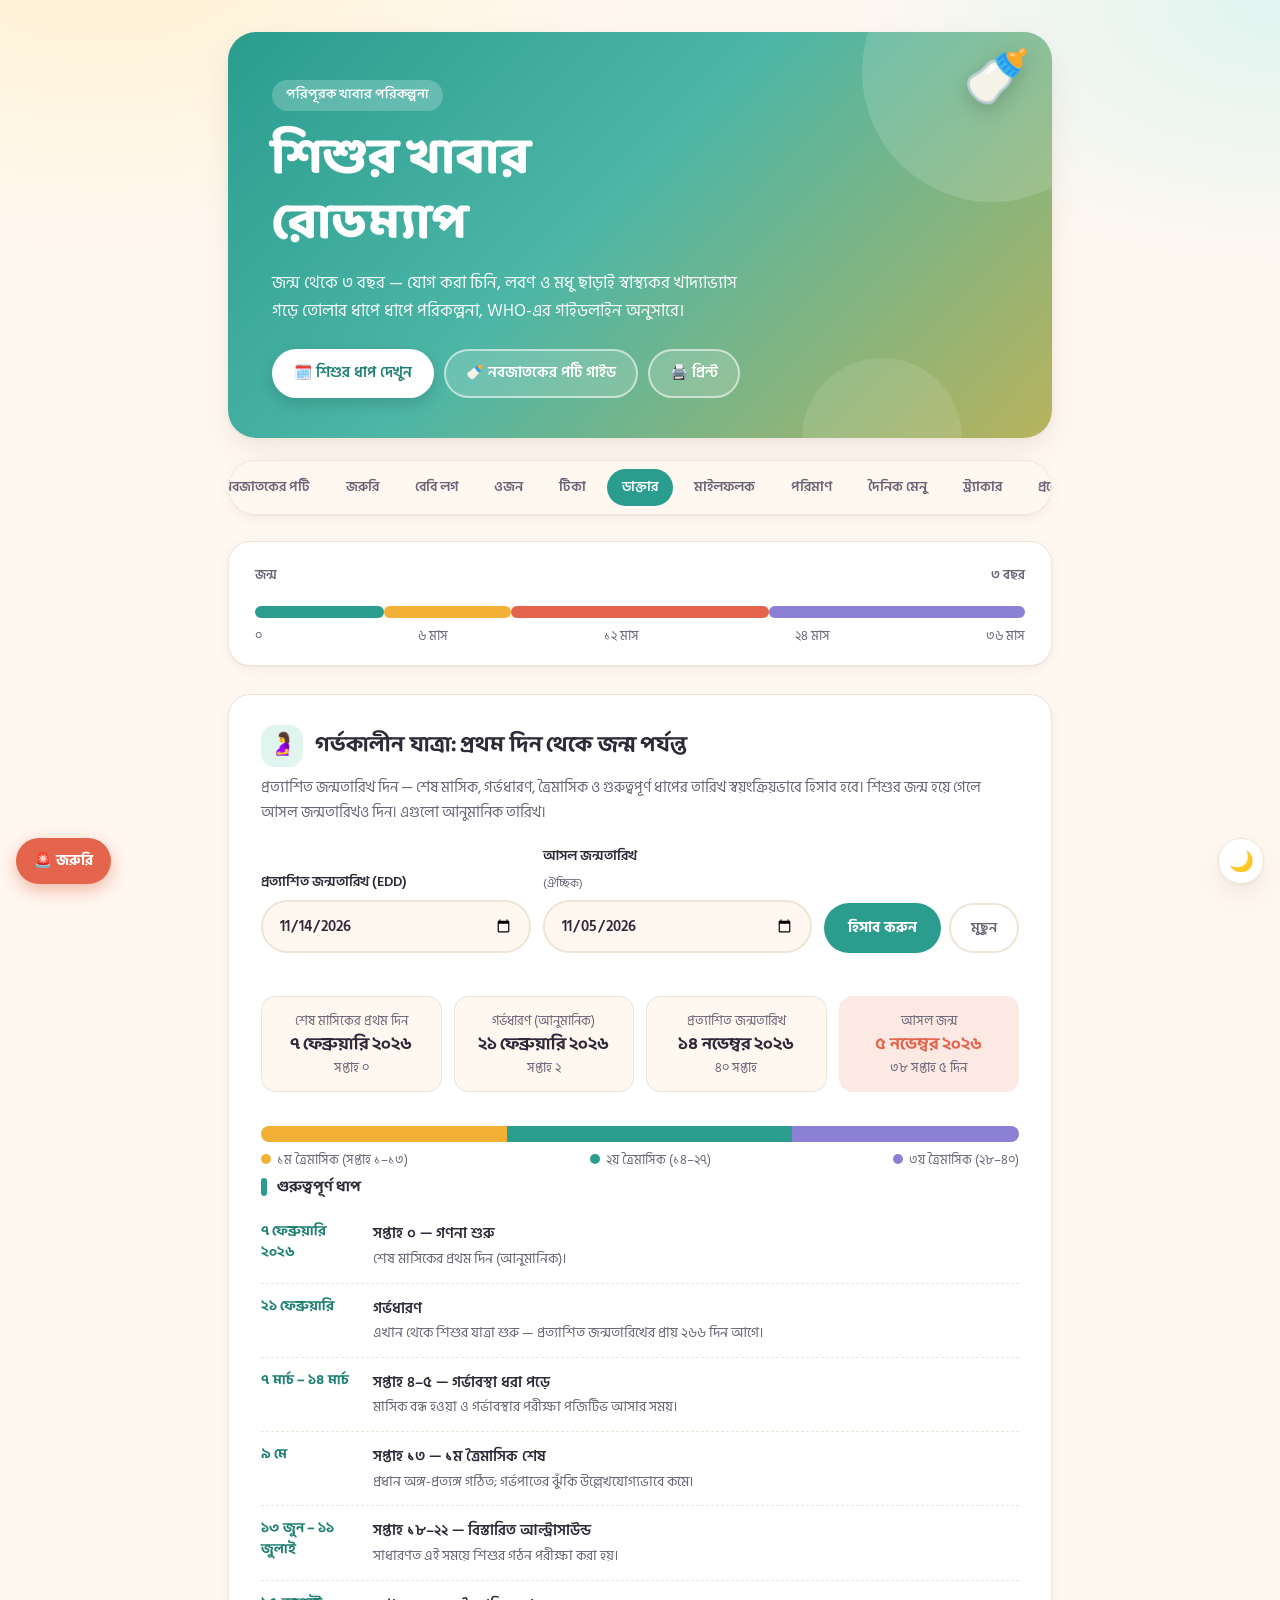
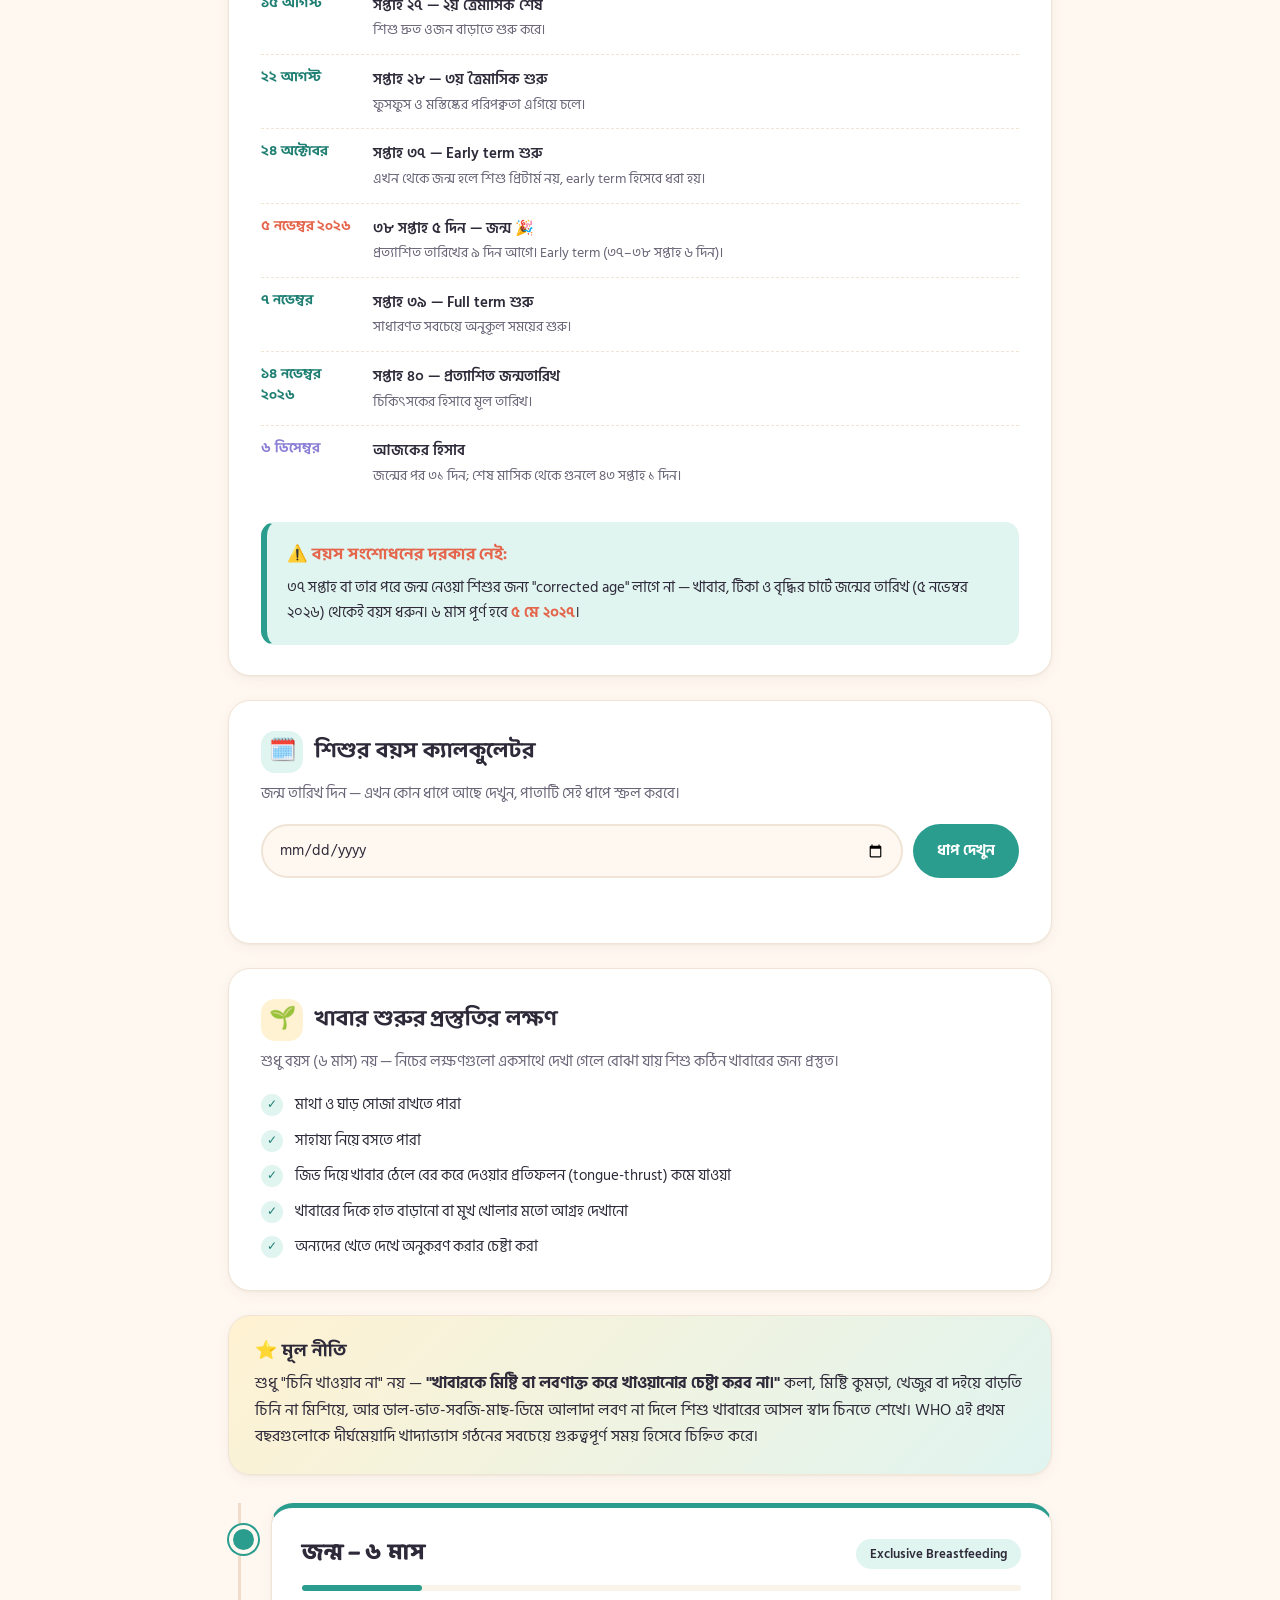
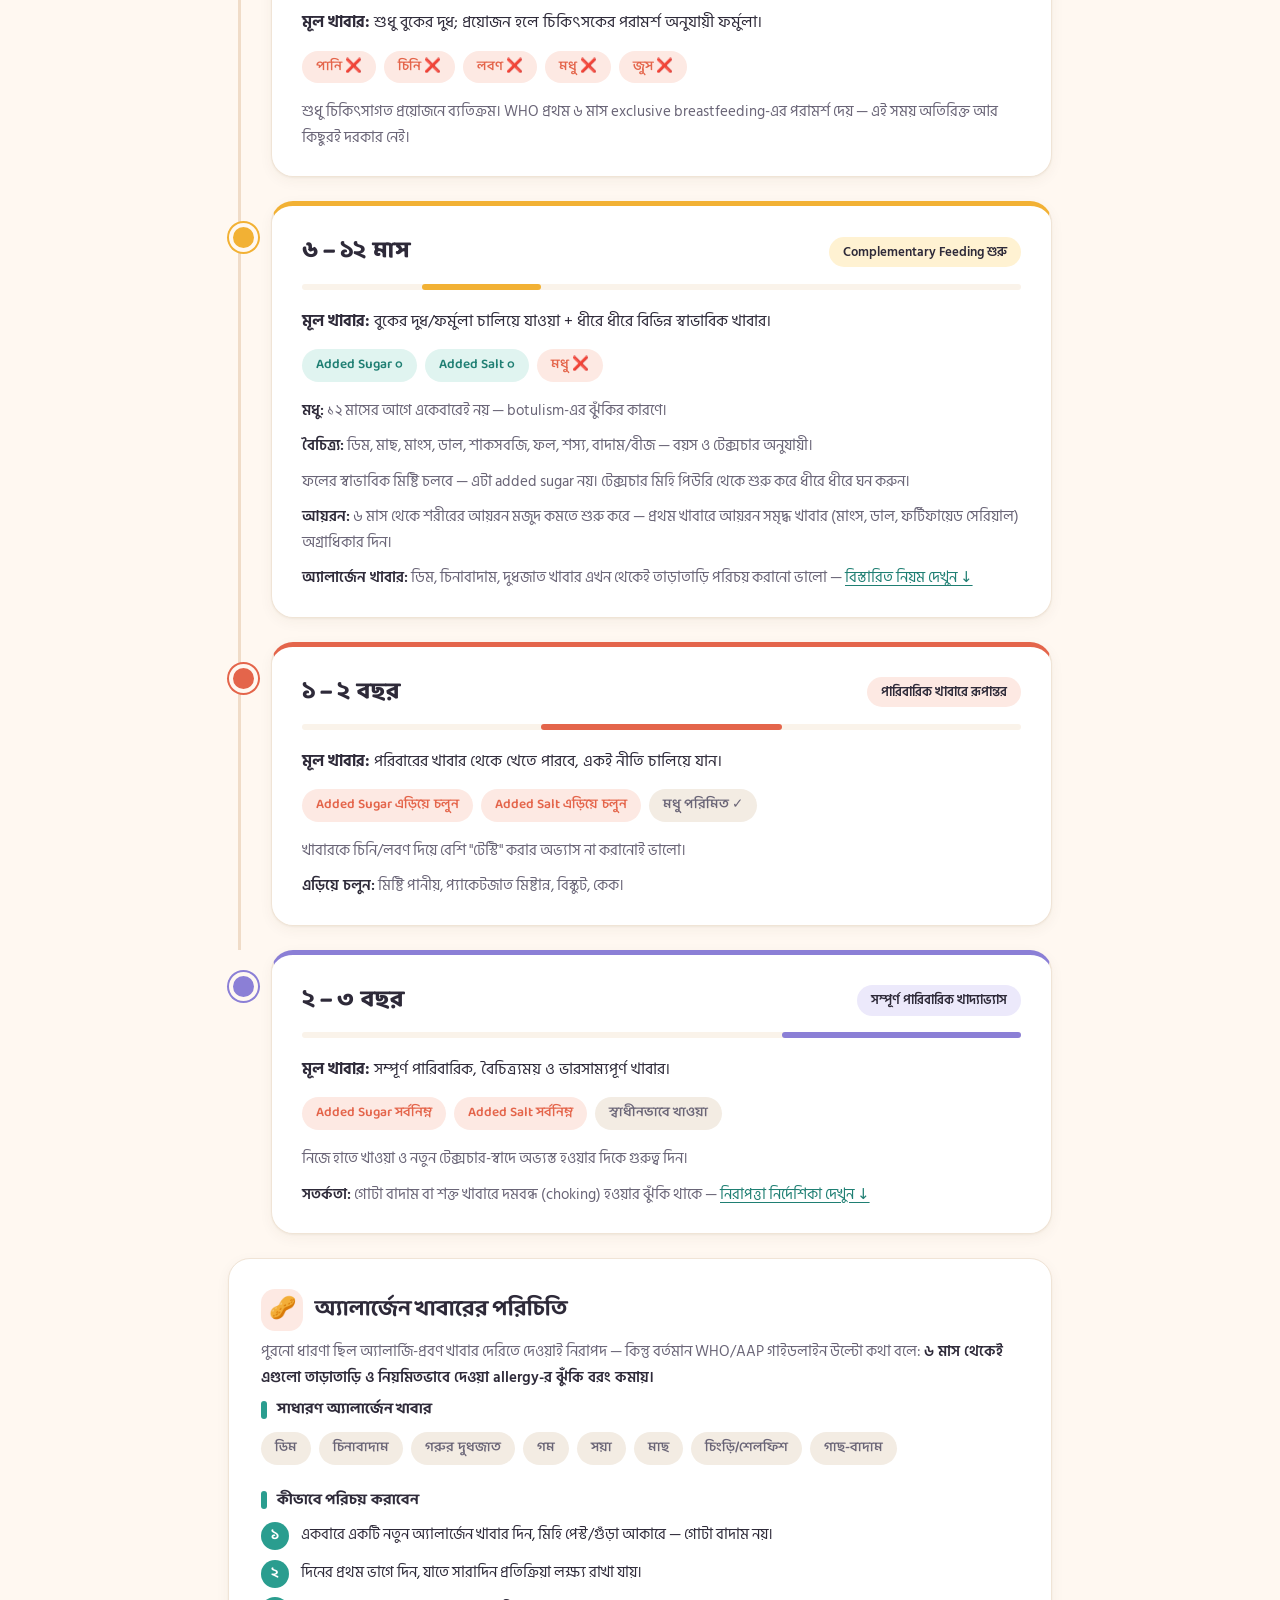
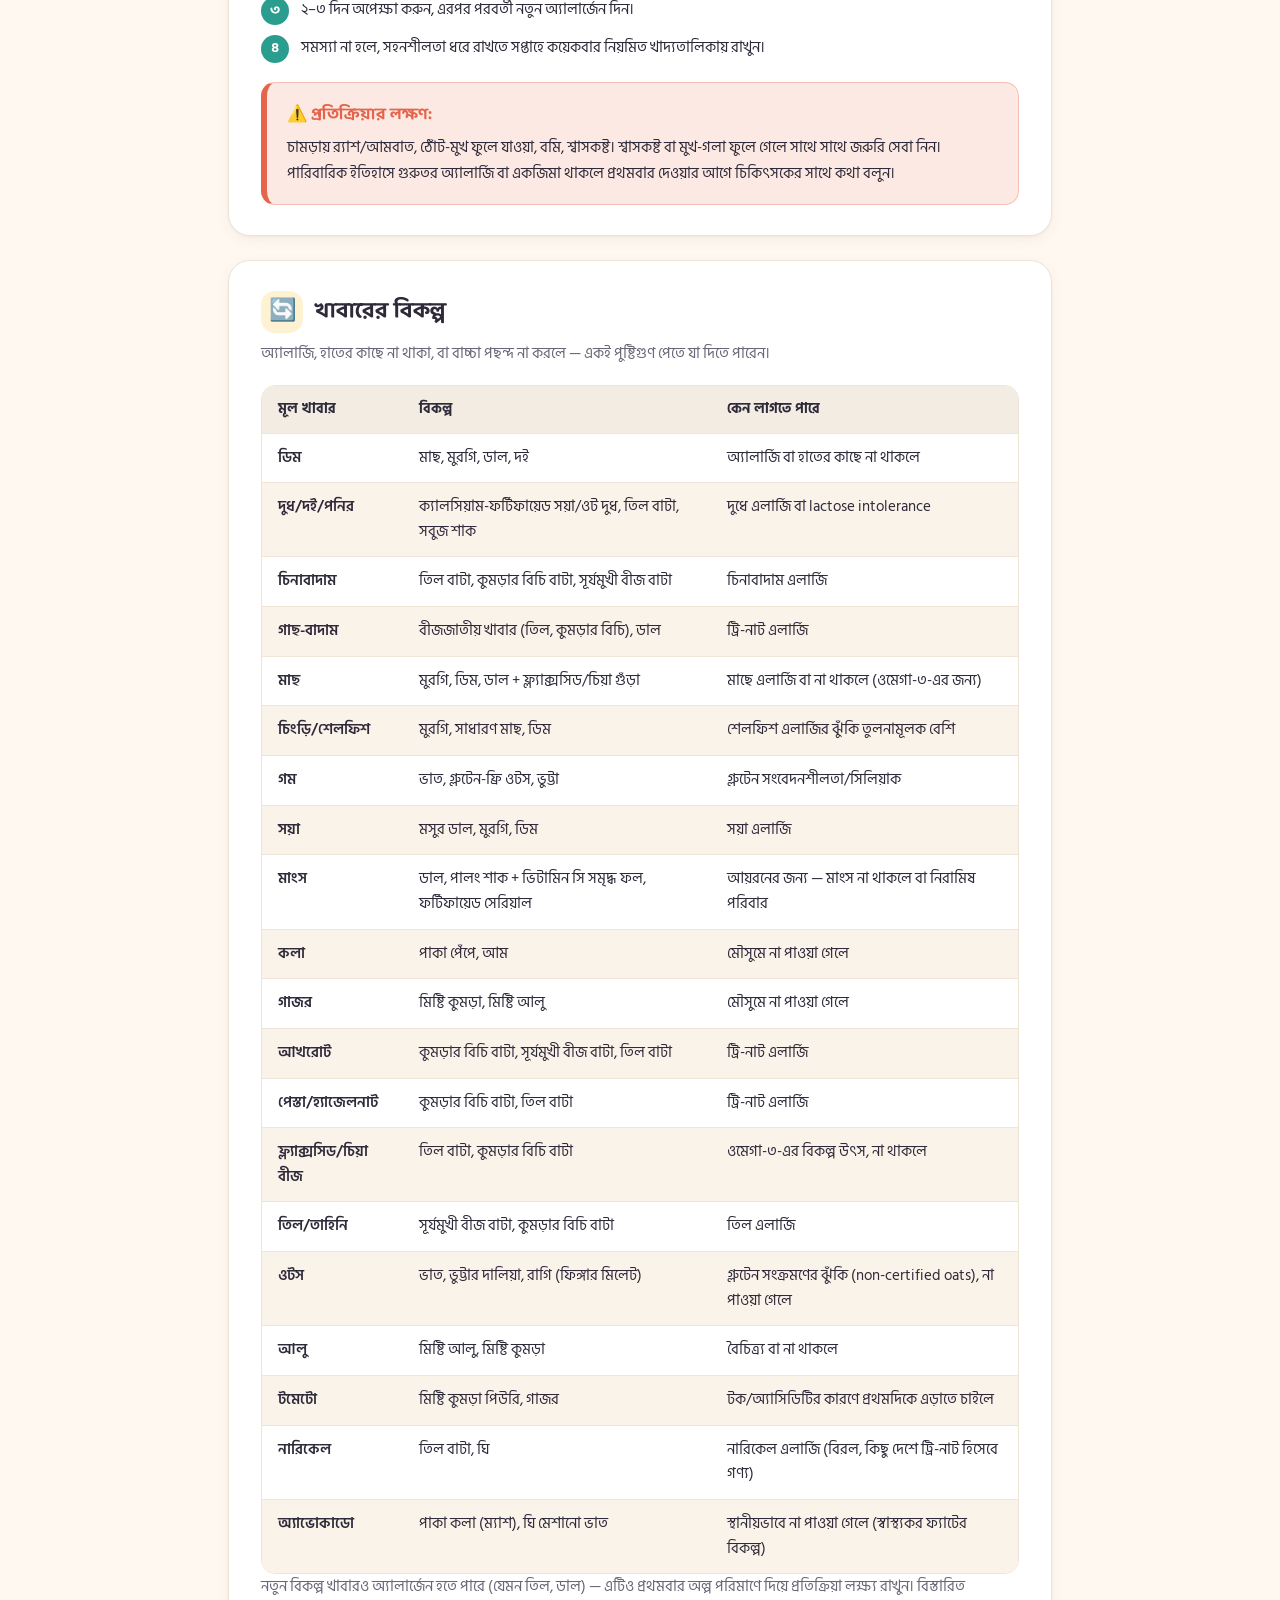
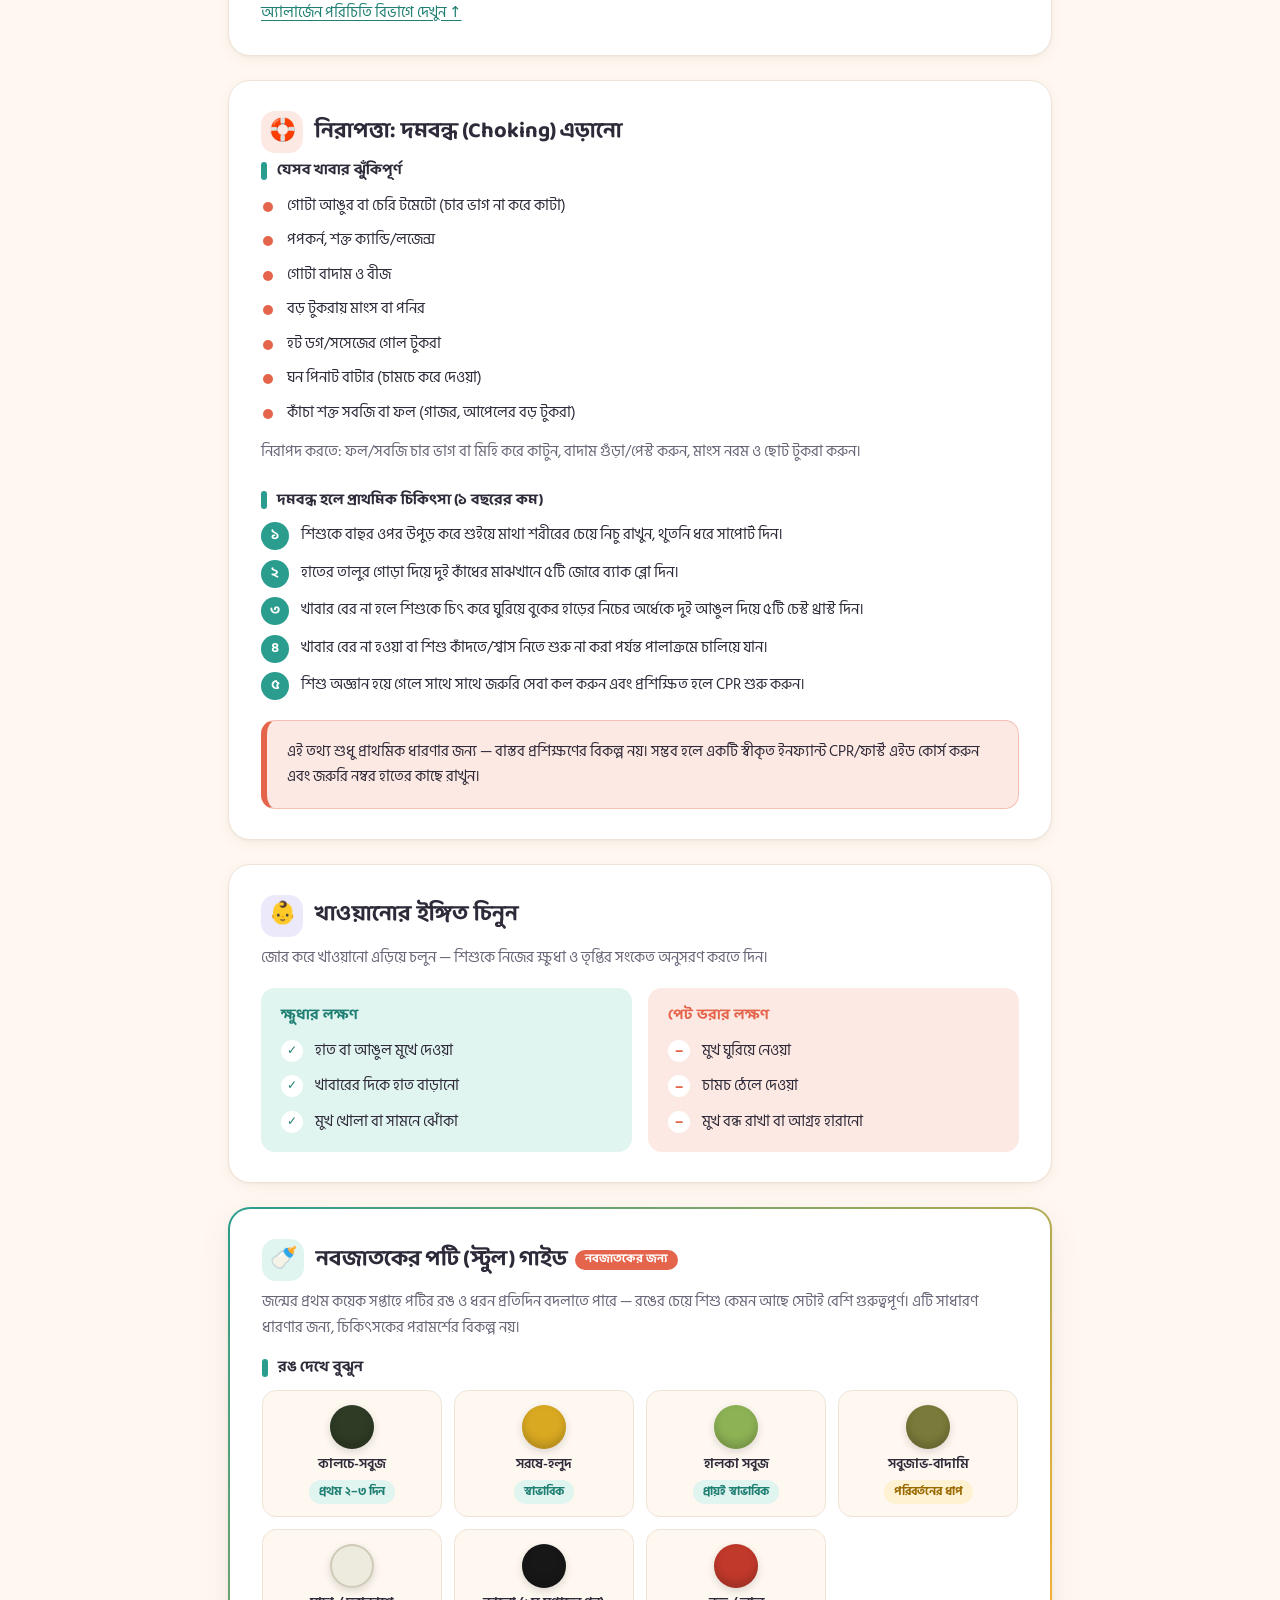
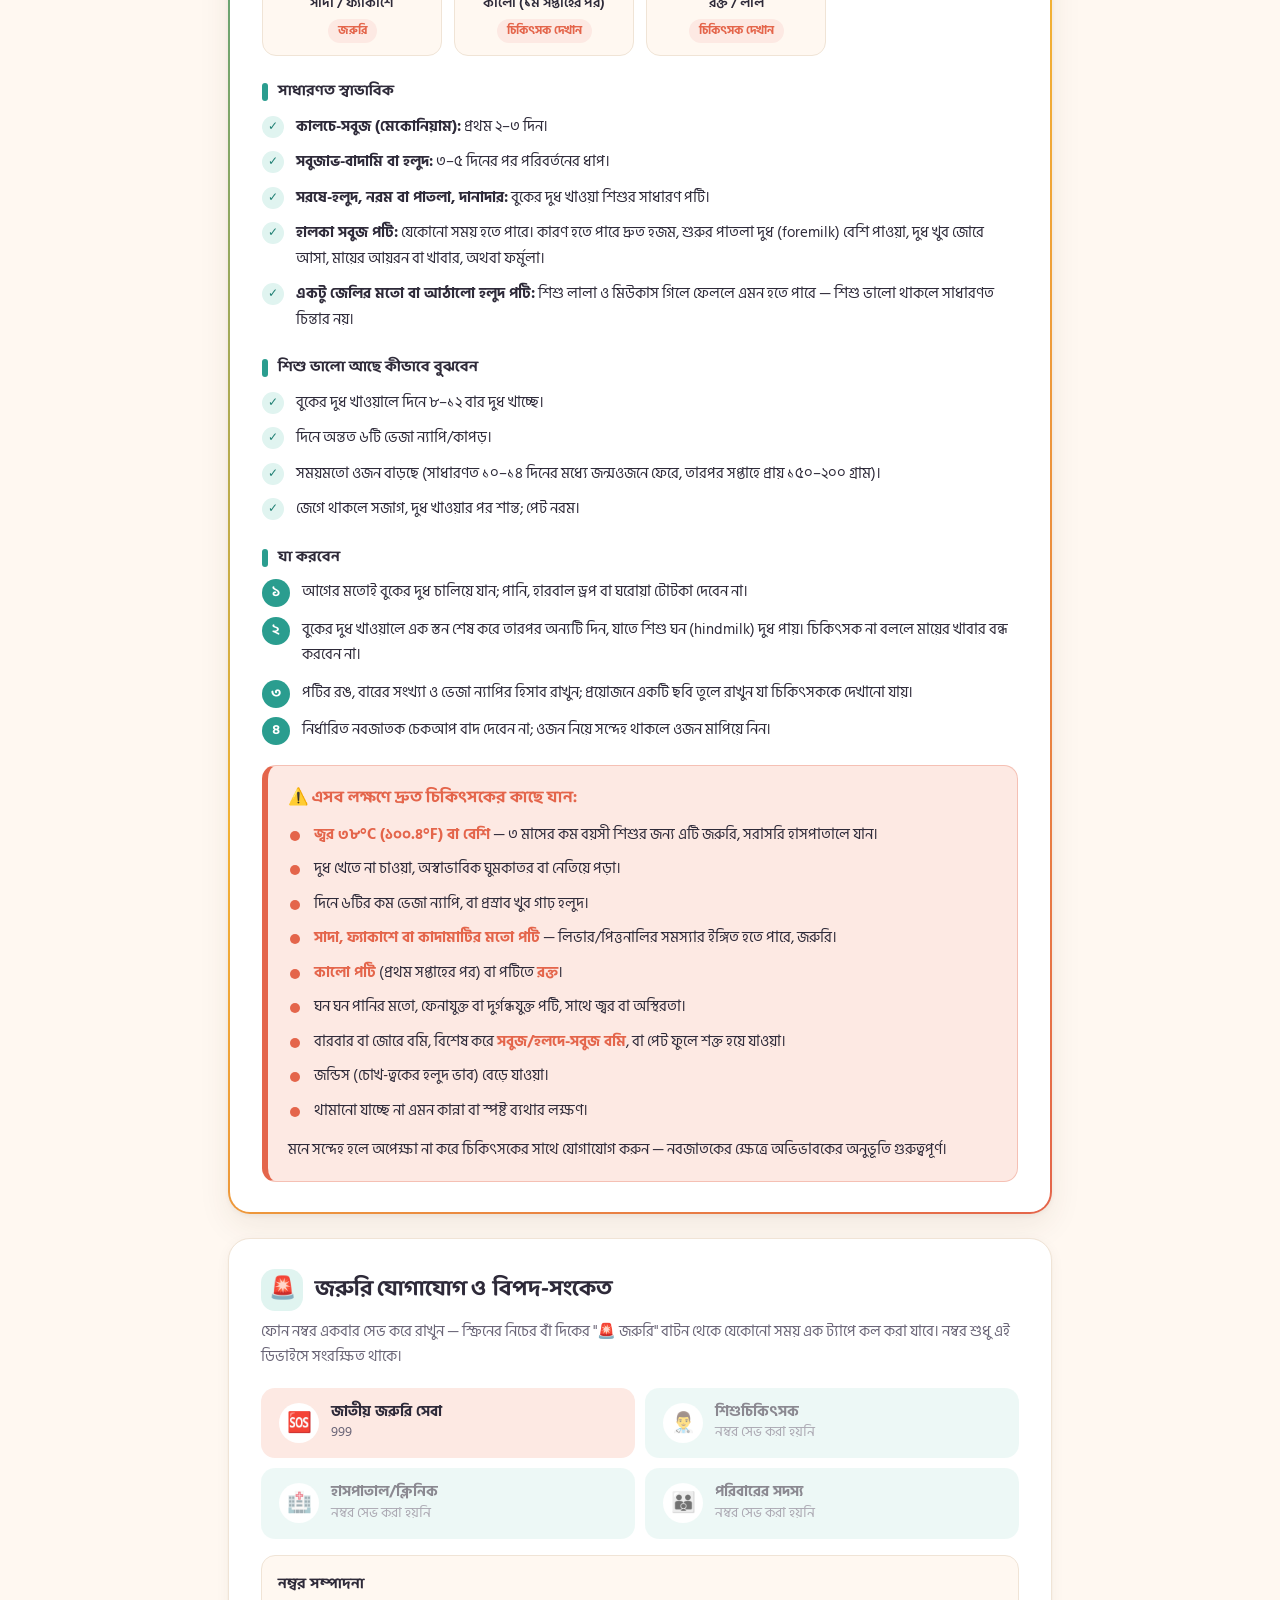
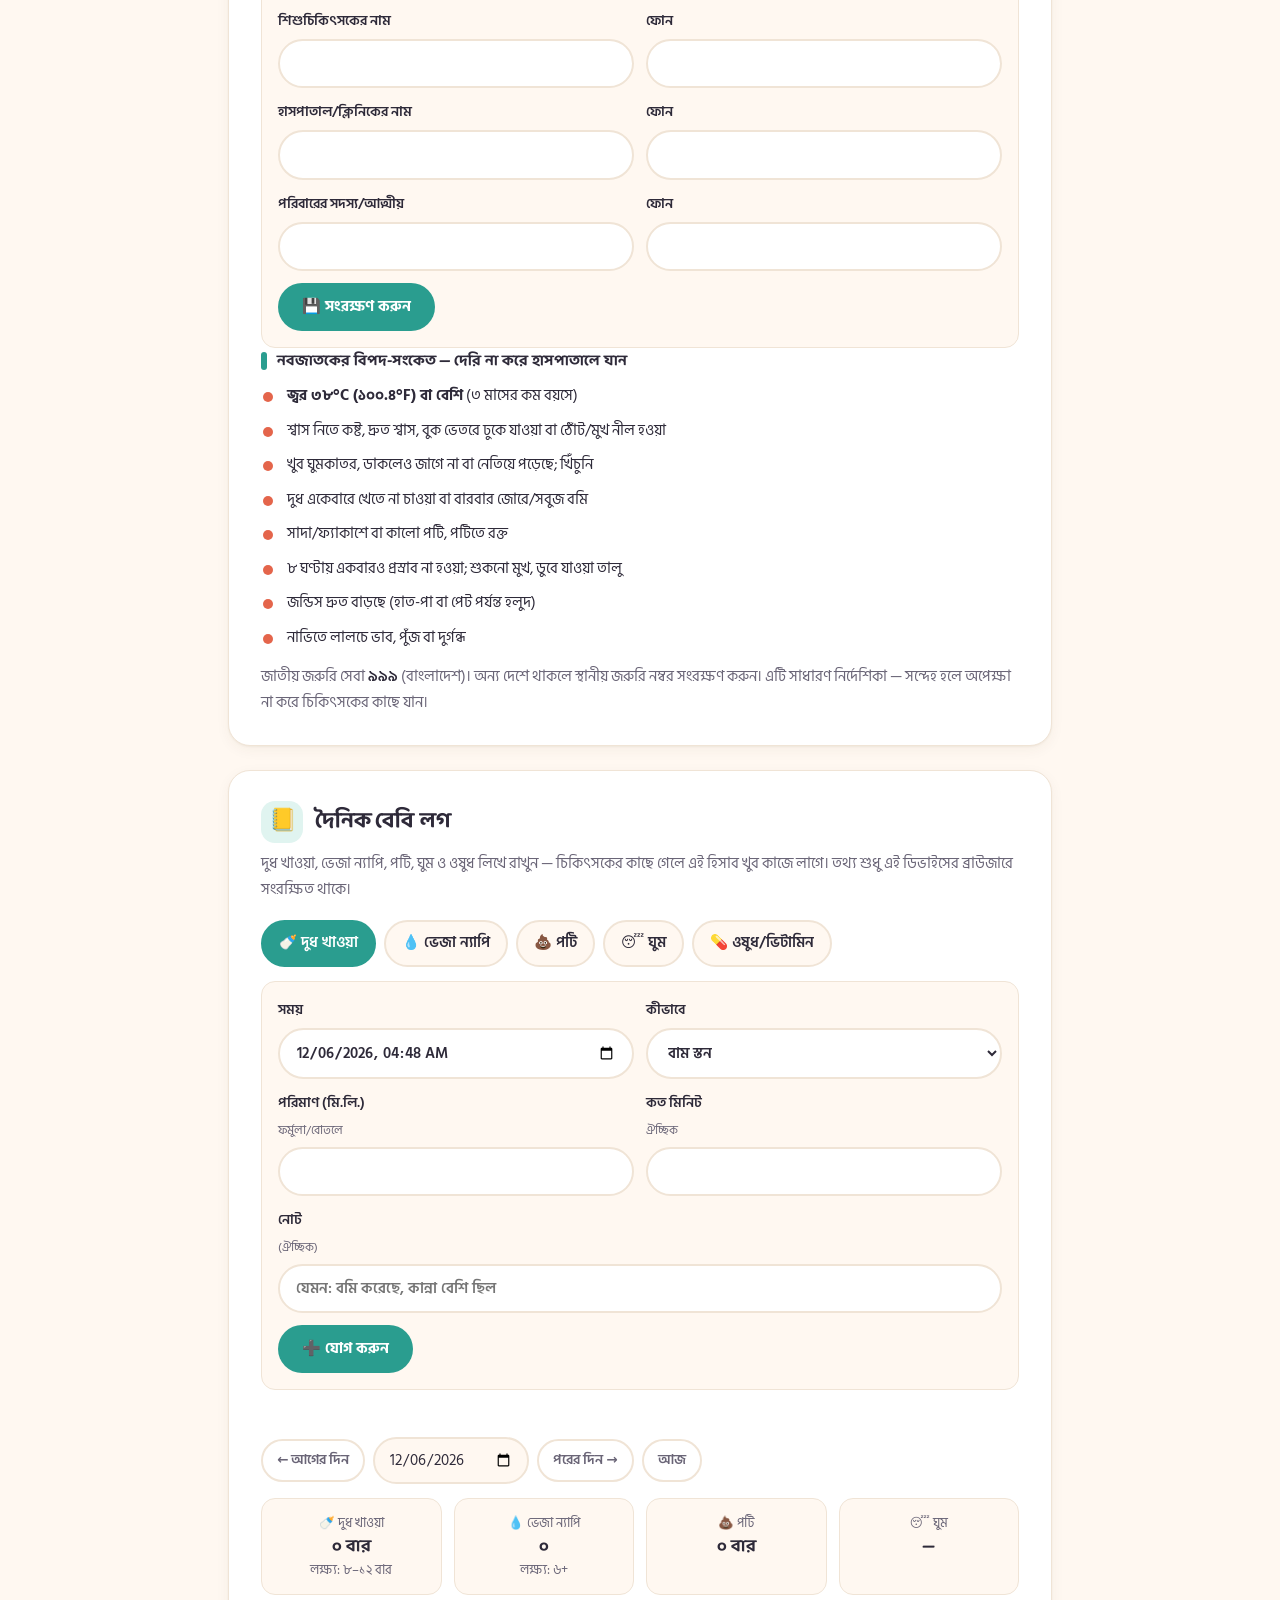
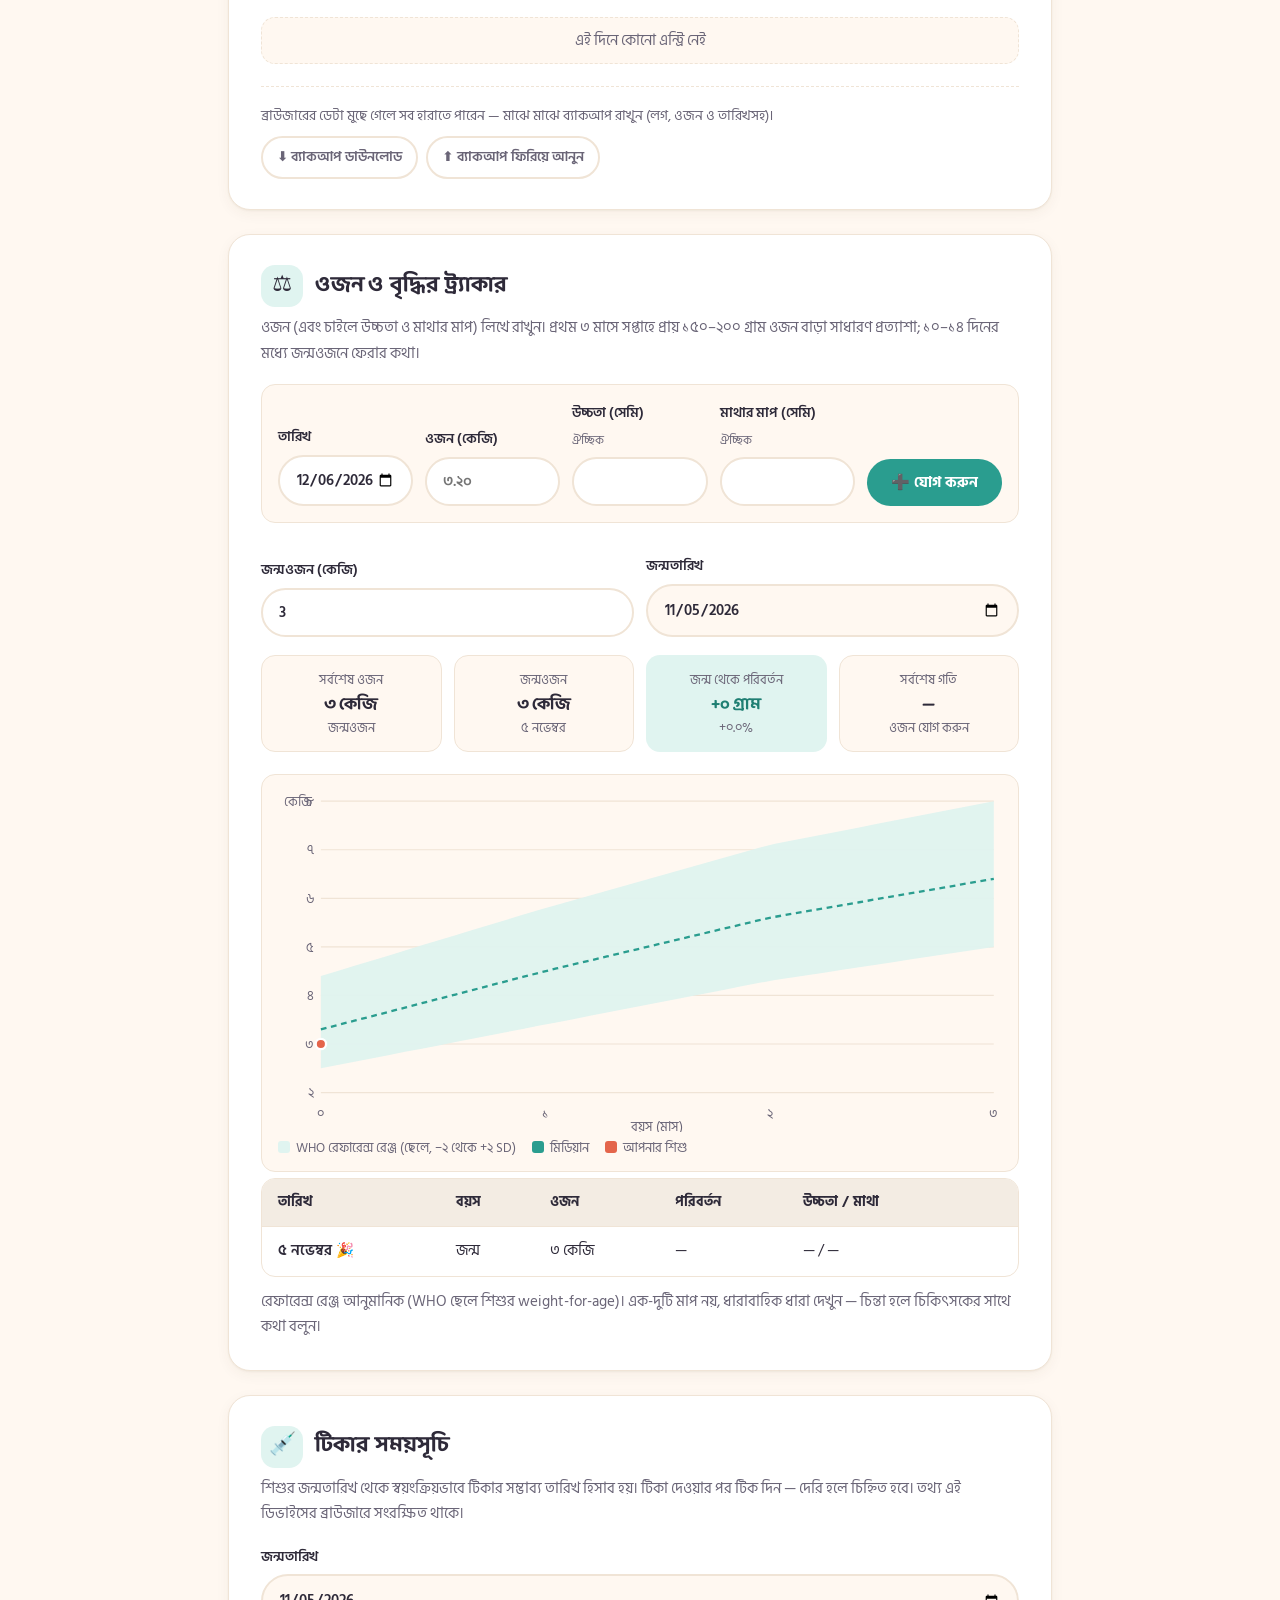
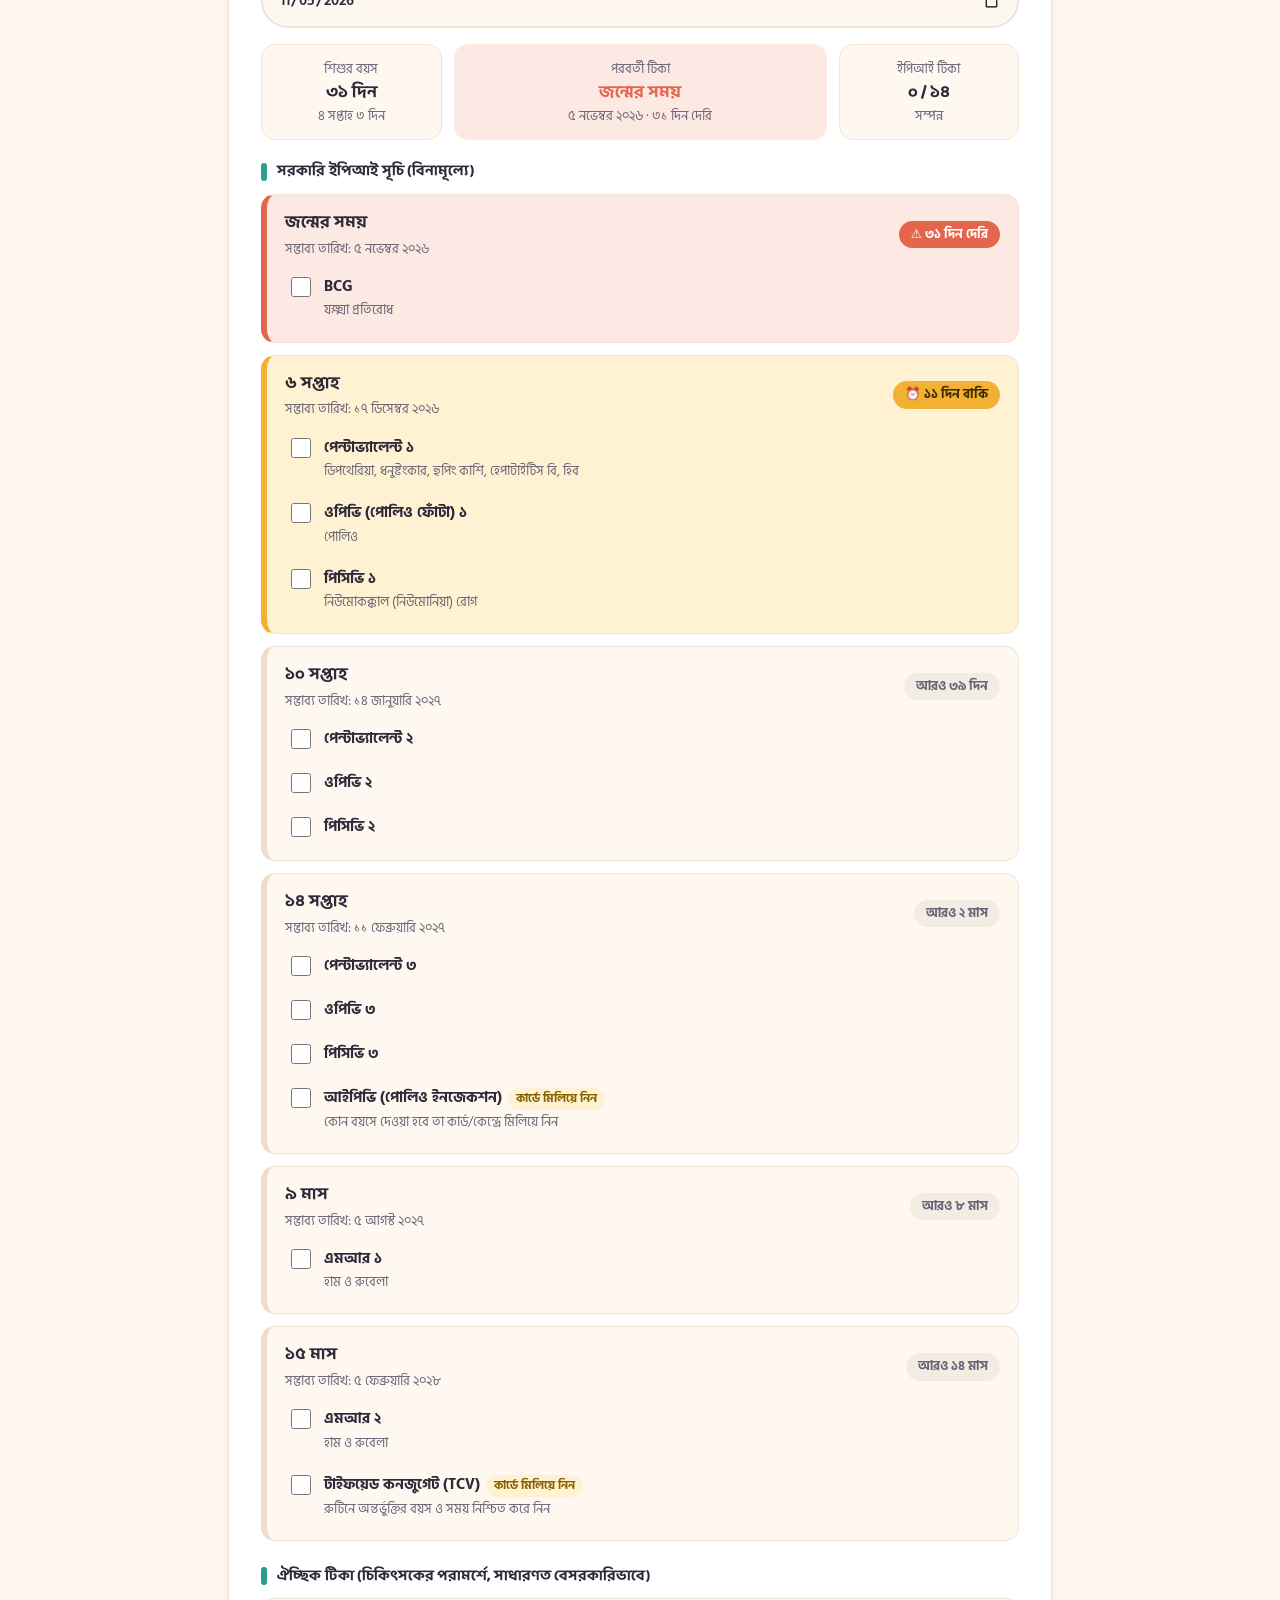
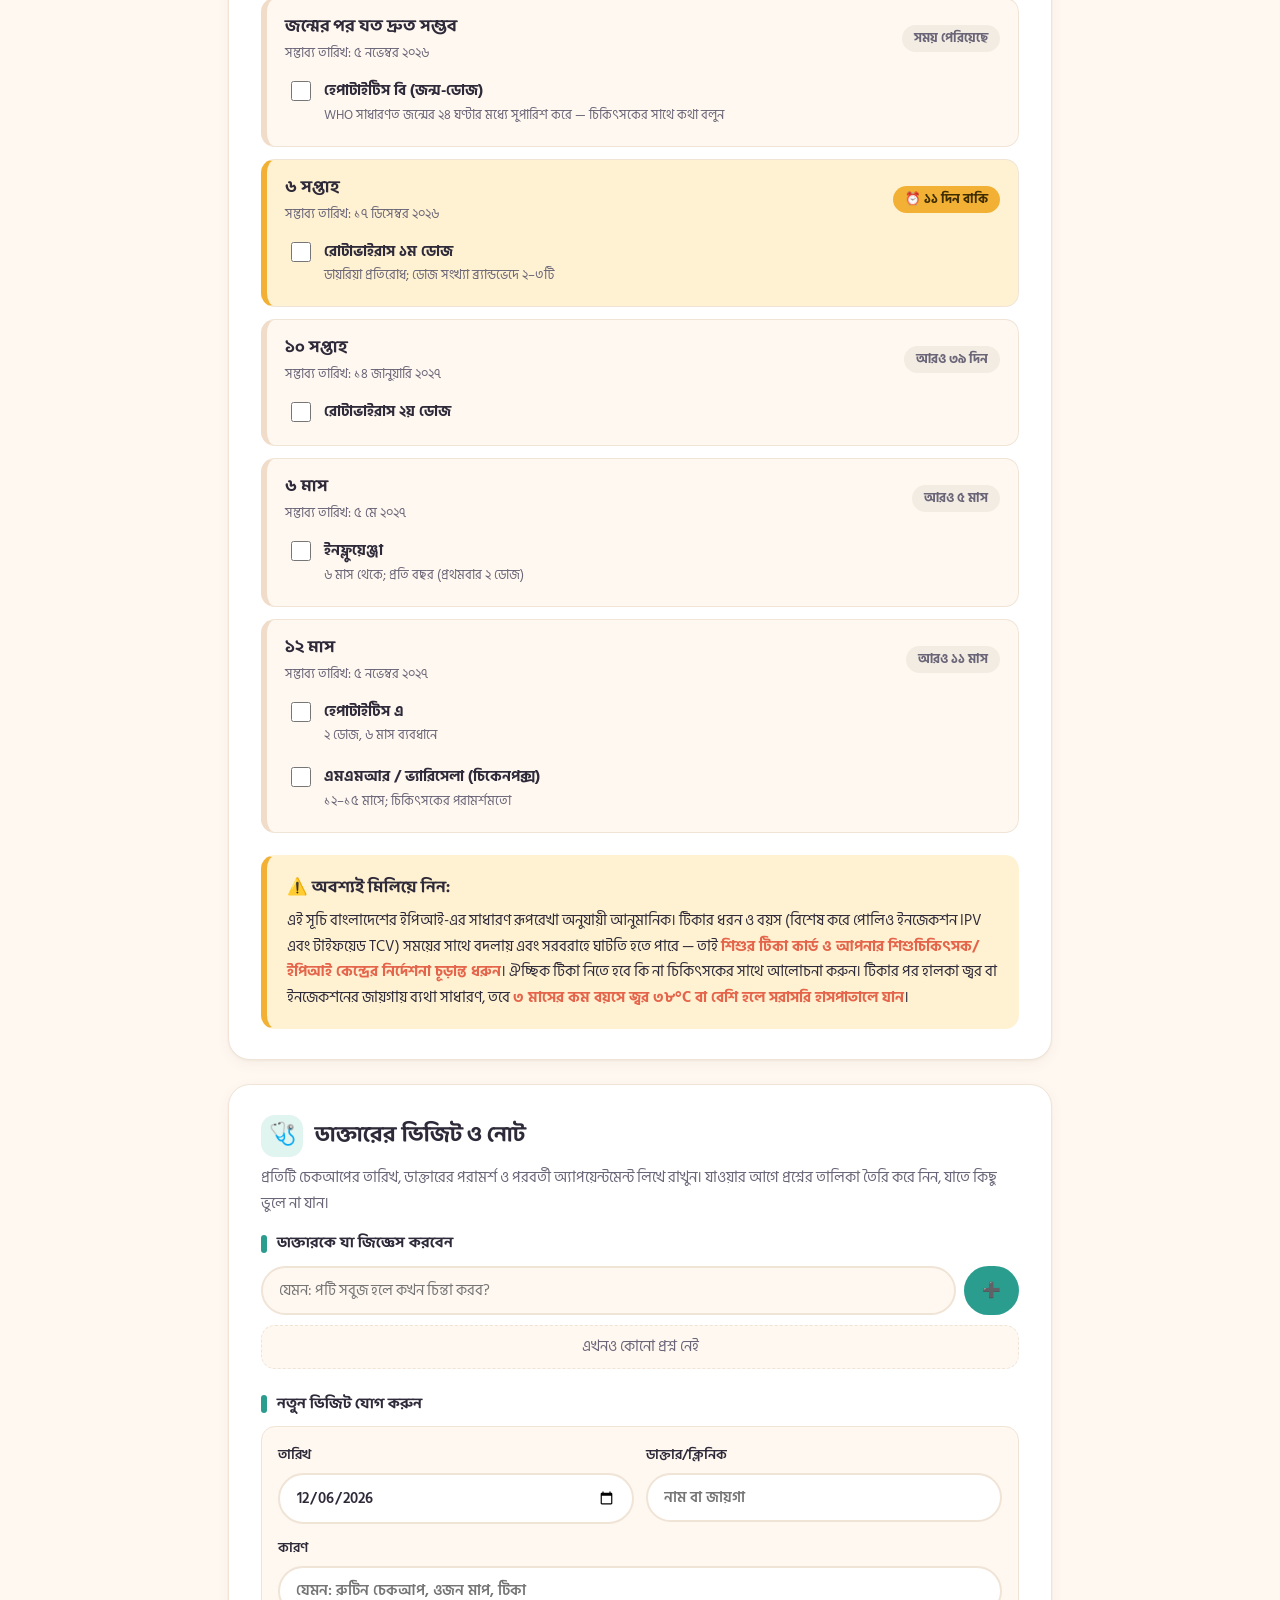
==== commit a0f67035: "Add emergency card, doctor visits, milestones journal and installable PWA support" ====
--- a/child-care/index.html
+++ b/child-care/index.html
@@ -4,6 +4,14 @@
 <meta charset="UTF-8">
 <meta name="viewport" content="width=device-width, initial-scale=1.0">
 <title>শিশুর খাবার রোডম্যাপ</title>
+<link rel="manifest" href="manifest.webmanifest">
+<meta name="theme-color" content="#2A9D8F">
+<meta name="mobile-web-app-capable" content="yes">
+<meta name="apple-mobile-web-app-capable" content="yes">
+<meta name="apple-mobile-web-app-title" content="শিশুর যত্ন">
+<meta name="apple-mobile-web-app-status-bar-style" content="default">
+<link rel="apple-touch-icon" href="apple-touch-icon.png">
+<link rel="icon" type="image/png" href="icon-192.png">
 <link rel="preconnect" href="https://fonts.googleapis.com">
 <link rel="stylesheet" href="https://fonts.googleapis.com/css2?family=Baloo+Da+2:wght@500;600;700;800&family=Hind+Siliguri:wght@400;500;600;700&display=swap">
 <style>
@@ -624,8 +632,86 @@
   @media (prefers-color-scheme: dark){:root:not([data-theme="light"]) .vac-item .chk{color:var(--sun);}}
   .vac-item.is-done span b{text-decoration:line-through;color:var(--ink-soft);}
 
+
+  [hidden]{display:none !important;}
+  /* emergency */
+  .sos-fab{
+    position:fixed;left:16px;bottom:16px;z-index:50;height:46px;padding:0 18px;border-radius:99px;border:none;
+    background:var(--accent-2);color:#fff;font:inherit;font-weight:700;font-size:14.5px;cursor:pointer;
+    box-shadow:0 6px 18px rgba(228,101,75,.45);display:flex;align-items:center;gap:8px;
+  }
+  .sos-fab:hover{transform:translateY(-2px);}
+  :root[data-theme="dark"] .sos-fab{color:#2a0d07;}
+  @media (prefers-color-scheme: dark){:root:not([data-theme="light"]) .sos-fab{color:#2a0d07;}}
+  .call-grid{display:grid;grid-template-columns:1fr;gap:10px;}
+  @media(min-width:640px){.call-grid{grid-template-columns:1fr 1fr;}}
+  .call-btn{
+    display:flex;align-items:center;gap:12px;padding:12px 16px;border-radius:var(--radius-sm);text-decoration:none;
+    background:var(--accent-tint);color:var(--ink);border:2px solid transparent;
+  }
+  .call-btn:hover{border-color:var(--accent);}
+  .call-btn.sos{background:var(--accent-2-tint);}
+  .call-btn .ci{flex:none;width:40px;height:40px;border-radius:50%;background:var(--surface);display:grid;place-items:center;font-size:20px;}
+  .call-btn b{display:block;font-size:15px;line-height:1.3;}
+  .call-btn small{display:block;color:var(--ink-soft);font-size:13.5px;}
+  .call-btn.empty{opacity:.55;pointer-events:none;}
+  .em-form{display:grid;grid-template-columns:1fr;gap:12px;margin-top:16px;background:var(--bg);border:1px solid var(--line);border-radius:var(--radius-sm);padding:16px;}
+  @media(min-width:760px){.em-form{grid-template-columns:1fr 1fr;}}
+  .em-form h4{grid-column:1/-1;margin:0;font-size:15px;font-family:'Baloo Da 2',sans-serif;}
+  dialog#sosDialog{
+    border:none;border-radius:var(--radius);padding:0;max-width:min(560px,calc(100vw - 24px));width:100%;
+    background:var(--surface);color:var(--ink);box-shadow:var(--shadow-md);
+  }
+  dialog#sosDialog::backdrop{background:rgba(20,15,10,.55);backdrop-filter:blur(3px);}
+  .sos-in{padding:22px 22px 20px;max-height:86vh;overflow:auto;}
+  .sos-in h2{margin:0 0 4px;font-size:21px;color:var(--accent-2);}
+  .sos-in .hazard-list{margin:8px 0 0;}
+  .sos-close{float:right;border:none;background:var(--muted-tint);color:var(--ink);width:36px;height:36px;border-radius:50%;font-size:18px;cursor:pointer;}
+
+  /* doctor & milestones */
+  .appt{background:linear-gradient(135deg,var(--lav-tint),var(--accent-tint));border-radius:var(--radius-sm);padding:14px 18px;margin-bottom:16px;font-size:15px;}
+  .appt:empty{display:none;}
+  .appt b{font-family:'Baloo Da 2',sans-serif;font-size:17px;}
+  .d-form{display:grid;grid-template-columns:1fr;gap:12px;background:var(--bg);border:1px solid var(--line);border-radius:var(--radius-sm);padding:16px;}
+  @media(min-width:760px){.d-form{grid-template-columns:1fr 1fr;}}
+  .fld textarea{
+    font:inherit;font-size:15px;padding:10px 16px;border-radius:18px;border:2px solid var(--line);
+    background:var(--surface);color:var(--ink);resize:vertical;min-height:84px;width:100%;
+  }
+  .fld textarea:focus{border-color:var(--accent);outline:none;}
+  .q-add{display:flex;gap:8px;margin-bottom:10px;}
+  .q-add input{flex:1;min-width:0;font:inherit;font-size:15px;padding:10px 16px;border-radius:99px;border:2px solid var(--line);background:var(--bg);color:var(--ink);}
+  .q-add input:focus{border-color:var(--accent);outline:none;}
+  .q-list{list-style:none;margin:0 0 6px;padding:0;display:flex;flex-direction:column;gap:6px;}
+  .q-list li{display:flex;align-items:center;gap:10px;padding:8px 14px;border:1px solid var(--line);border-radius:var(--radius-sm);background:var(--bg);font-size:15px;}
+  .q-list li.asked span{text-decoration:line-through;color:var(--ink-soft);}
+  .q-list input[type=checkbox]{accent-color:var(--accent);width:18px;height:18px;flex:none;}
+  .q-list span{flex:1;min-width:0;word-break:break-word;}
+  .visit{border:1px solid var(--line);border-radius:var(--radius-sm);padding:14px 18px;background:var(--bg);margin-bottom:10px;}
+  .visit-head{display:flex;justify-content:space-between;align-items:flex-start;gap:10px;}
+  .visit-head b{font-family:'Baloo Da 2',sans-serif;font-size:16.5px;}
+  .visit-head small{display:block;color:var(--ink-soft);font-size:13.5px;}
+  .visit p{margin:8px 0 0;font-size:14.5px;color:var(--ink);white-space:pre-wrap;}
+  .visit .next{display:inline-block;margin-top:8px;font-size:13px;font-weight:700;padding:2px 12px;border-radius:99px;background:var(--lav-tint);color:var(--ink);}
+  .ms-band{background:var(--bg);border:1px solid var(--line);border-radius:var(--radius-sm);padding:14px 18px;margin-bottom:12px;border-inline-start:6px solid var(--rail);}
+  .ms-band.now{border-inline-start-color:var(--accent);background:var(--accent-tint);}
+  .ms-band h4{margin:0 0 6px;font-family:'Baloo Da 2',sans-serif;font-size:16.5px;display:flex;align-items:center;gap:8px;flex-wrap:wrap;}
+  .ms-band h4 em{font-style:normal;font-size:12px;font-weight:700;padding:2px 10px;border-radius:99px;background:var(--accent);color:#fff;}
+  :root[data-theme="dark"] .ms-band h4 em{color:#0F2B28;}
+  @media (prefers-color-scheme: dark){:root:not([data-theme="light"]) .ms-band h4 em{color:#0F2B28;}}
+  .ms-item{display:flex;align-items:flex-start;gap:10px;font-size:15px;cursor:pointer;padding:5px 0;}
+  .ms-item input{accent-color:var(--accent);width:20px;height:20px;flex:none;margin-top:3px;}
+  .ms-item span{flex:1;min-width:0;}
+  .ms-item em{display:block;font-style:normal;font-size:13px;color:var(--accent-strong);}
+  .ms-item.is-done span b{font-weight:600;}
+  .journal-list{list-style:none;padding:0;margin:14px 0 0;display:flex;flex-direction:column;gap:8px;}
+  .journal-list li{display:flex;gap:12px;align-items:flex-start;padding:10px 14px;border:1px solid var(--line);border-radius:var(--radius-sm);background:var(--bg);font-size:15px;}
+  .journal-list time{flex:none;font-family:'Baloo Da 2',sans-serif;font-weight:700;color:var(--accent-strong);font-size:13.5px;min-width:84px;}
+  .journal-list .txt{flex:1;min-width:0;word-break:break-word;}
+  .journal-list .txt em{display:block;font-style:normal;font-size:13.5px;color:var(--ink-soft);}
+
   @media print{
-    .quicknav,.print-btn,.hero-actions,.reset-btn,.age-form,.fab,.progress,.hero-emoji{display:none !important;}
+    .quicknav,.print-btn,.hero-actions,.sos-fab,.reset-btn,.age-form,.fab,.progress,.hero-emoji{display:none !important;}
     body{background:#fff;color:#000;}
     .hero{background:#fff;color:#000;box-shadow:none;border:1px solid #ccc;}
     .hero h1,.hero .subtitle,.hero .eyebrow{color:#000;background:none;}
@@ -638,6 +724,17 @@
 
 <div class="progress" aria-hidden="true"><span id="progressBar"></span></div>
 <button type="button" class="fab top-btn" id="topBtn" aria-label="উপরে যান">↑</button>
+<button type="button" class="sos-fab" id="sosBtn" aria-haspopup="dialog">🚨 জরুরি</button>
+<dialog id="sosDialog" aria-labelledby="sosTitle">
+  <div class="sos-in">
+    <button type="button" class="sos-close" id="sosClose" aria-label="বন্ধ করুন">✕</button>
+    <h2 id="sosTitle">🚨 জরুরি সাহায্য</h2>
+    <p class="tool-desc" style="margin-bottom:12px;">ট্যাপ করলেই কল হবে।</p>
+    <div class="call-grid" id="sosCalls"></div>
+    <h3 class="sub-head">এই লক্ষণে এখনই হাসপাতালে যান</h3>
+    <ul class="hazard-list" id="sosSigns"></ul>
+  </div>
+</dialog>
 <button type="button" class="fab theme-btn" id="themeBtn" aria-label="থিম পরিবর্তন করুন">🌙</button>
 
 <div class="page">
@@ -651,6 +748,7 @@
       <a class="btn btn-light" href="#calculator">🗓️ শিশুর ধাপ দেখুন</a>
       <a class="btn btn-ghost" href="#newborn-stool">🍼 নবজাতকের পটি গাইড</a>
       <button type="button" class="btn btn-ghost print-btn" onclick="window.print()">🖨️ প্রিন্ট</button>
+      <button type="button" class="btn btn-light" id="installBtn" hidden>📲 অ্যাপ ইনস্টল করুন</button>
     </div>
   </header>
 
@@ -664,9 +762,12 @@
     <a href="#safety">নিরাপত্তা</a>
     <a href="#feeding-cues">খাওয়ানোর ইঙ্গিত</a>
     <a href="#newborn-stool">নবজাতকের পটি</a>
+    <a href="#emergency">জরুরি</a>
     <a href="#baby-log">বেবি লগ</a>
     <a href="#weight-tracker">ওজন</a>
     <a href="#vaccines">টিকা</a>
+    <a href="#doctor">ডাক্তার</a>
+    <a href="#milestones">মাইলফলক</a>
     <a href="#portions">পরিমাণ</a>
     <a href="#meal-plan">দৈনিক মেনু</a>
     <a href="#tracker">ট্র্যাকার</a>
@@ -993,6 +1094,25 @@
     </div>
   </section>
 
+  <section id="emergency" class="tool-card">
+    <h2><span class="h-ico" aria-hidden="true">🚨</span><span>জরুরি যোগাযোগ ও বিপদ-সংকেত</span></h2>
+    <p class="tool-desc">ফোন নম্বর একবার সেভ করে রাখুন — স্ক্রিনের নিচের বাঁ দিকের "🚨 জরুরি" বাটন থেকে যেকোনো সময় এক ট্যাপে কল করা যাবে। নম্বর শুধু এই ডিভাইসে সংরক্ষিত থাকে।</p>
+    <div class="call-grid" id="emCalls"></div>
+    <form id="emForm" class="em-form">
+      <h4>নম্বর সম্পাদনা</h4>
+      <label class="fld">শিশুচিকিৎসকের নাম <input type="text" id="emPedN" maxlength="50"></label>
+      <label class="fld">ফোন <input type="tel" id="emPedP" inputmode="tel" maxlength="20"></label>
+      <label class="fld">হাসপাতাল/ক্লিনিকের নাম <input type="text" id="emHospN" maxlength="50"></label>
+      <label class="fld">ফোন <input type="tel" id="emHospP" inputmode="tel" maxlength="20"></label>
+      <label class="fld">পরিবারের সদস্য/আত্মীয় <input type="text" id="emFamN" maxlength="50"></label>
+      <label class="fld">ফোন <input type="tel" id="emFamP" inputmode="tel" maxlength="20"></label>
+      <div class="span2" style="grid-column:1/-1;"><button type="submit" class="preg-go">💾 সংরক্ষণ করুন</button></div>
+    </form>
+    <h3 class="sub-head">নবজাতকের বিপদ-সংকেত — দেরি না করে হাসপাতালে যান</h3>
+    <ul class="hazard-list" id="emSigns"></ul>
+    <p class="stage-detail" style="margin-top:12px;">জাতীয় জরুরি সেবা <strong>৯৯৯</strong> (বাংলাদেশ)। অন্য দেশে থাকলে স্থানীয় জরুরি নম্বর সংরক্ষণ করুন। এটি সাধারণ নির্দেশিকা — সন্দেহ হলে অপেক্ষা না করে চিকিৎসকের কাছে যান।</p>
+  </section>
+
   <section id="baby-log" class="tool-card">
     <h2><span class="h-ico" aria-hidden="true">📒</span><span>দৈনিক বেবি লগ</span></h2>
     <p class="tool-desc">দুধ খাওয়া, ভেজা ন্যাপি, পটি, ঘুম ও ওষুধ লিখে রাখুন — চিকিৎসকের কাছে গেলে এই হিসাব খুব কাজে লাগে। তথ্য শুধু এই ডিভাইসের ব্রাউজারে সংরক্ষিত থাকে।</p>
@@ -1086,6 +1206,48 @@
 
     <div class="alert-box" style="background:var(--sun-tint);border-color:transparent;border-inline-start-color:var(--sun);">
       <strong style="color:inherit;">অবশ্যই মিলিয়ে নিন:</strong> এই সূচি বাংলাদেশের ইপিআই-এর সাধারণ রূপরেখা অনুযায়ী আনুমানিক। টিকার ধরন ও বয়স (বিশেষ করে পোলিও ইনজেকশন IPV এবং টাইফয়েড TCV) সময়ের সাথে বদলায় এবং সরবরাহে ঘাটতি হতে পারে — তাই <strong>শিশুর টিকা কার্ড ও আপনার শিশুচিকিৎসক/ইপিআই কেন্দ্রের নির্দেশনা চূড়ান্ত ধরুন</strong>। ঐচ্ছিক টিকা নিতে হবে কি না চিকিৎসকের সাথে আলোচনা করুন। টিকার পর হালকা জ্বর বা ইনজেকশনের জায়গায় ব্যথা সাধারণ, তবে <strong>৩ মাসের কম বয়সে জ্বর ৩৮°C বা বেশি হলে সরাসরি হাসপাতালে যান</strong>।
+    </div>
+  </section>
+
+  <section id="doctor" class="tool-card">
+    <h2><span class="h-ico" aria-hidden="true">🩺</span><span>ডাক্তারের ভিজিট ও নোট</span></h2>
+    <p class="tool-desc">প্রতিটি চেকআপের তারিখ, ডাক্তারের পরামর্শ ও পরবর্তী অ্যাপয়েন্টমেন্ট লিখে রাখুন। যাওয়ার আগে প্রশ্নের তালিকা তৈরি করে নিন, যাতে কিছু ভুলে না যান।</p>
+
+    <div class="appt" id="dAppt"></div>
+
+    <h3 class="sub-head">ডাক্তারকে যা জিজ্ঞেস করবেন</h3>
+    <form id="qForm" class="q-add"><input type="text" id="qText" maxlength="140" placeholder="যেমন: পটি সবুজ হলে কখন চিন্তা করব?" aria-label="প্রশ্ন"><button type="submit" class="preg-go" style="padding:10px 18px;">➕</button></form>
+    <ul class="q-list" id="qList"></ul>
+
+    <h3 class="sub-head">নতুন ভিজিট যোগ করুন</h3>
+    <form id="dForm" class="d-form">
+      <label class="fld">তারিখ <input type="date" id="dDate" required></label>
+      <label class="fld">ডাক্তার/ক্লিনিক <input type="text" id="dWho" maxlength="60" placeholder="নাম বা জায়গা"></label>
+      <label class="fld span2" style="grid-column:1/-1;">কারণ <input type="text" id="dWhy" maxlength="100" placeholder="যেমন: রুটিন চেকআপ, ওজন মাপ, টিকা"></label>
+      <label class="fld span2" style="grid-column:1/-1;">ডাক্তারের পরামর্শ / নোট <textarea id="dNotes" maxlength="800" placeholder="ওজন, ওষুধ, খাওয়ানো নিয়ে নির্দেশনা…"></textarea></label>
+      <label class="fld">পরবর্তী অ্যাপয়েন্টমেন্ট <small>ঐচ্ছিক</small><input type="date" id="dNext"></label>
+      <div style="align-self:end;"><button type="submit" class="preg-go">➕ ভিজিট সংরক্ষণ</button></div>
+    </form>
+    <p id="dMsg" class="preg-msg" role="alert"></p>
+    <div id="dList" style="margin-top:14px;"></div>
+  </section>
+
+  <section id="milestones" class="tool-card">
+    <h2><span class="h-ico" aria-hidden="true">🌟</span><span>মাইলফলকের জার্নাল</span></h2>
+    <p class="tool-desc">শিশুর প্রথম হাসি, প্রথম গড়াগড়ি, প্রথম শব্দ — যখন ঘটে টিক দিন, তারিখ জমা হবে। বয়সের ধাপগুলো আনুমানিক; প্রতিটি শিশু নিজের গতিতে বড় হয়।</p>
+    <div id="msBands"></div>
+
+    <h3 class="sub-head">নিজের মুহূর্ত যোগ করুন</h3>
+    <form id="msForm" class="d-form">
+      <label class="fld">তারিখ <input type="date" id="msDate" required></label>
+      <label class="fld">কী ঘটল <input type="text" id="msTitle" maxlength="80" required placeholder="যেমন: প্রথম বার বাইরে নিয়ে যাওয়া"></label>
+      <label class="fld" style="grid-column:1/-1;">নোট <small>ঐচ্ছিক</small><input type="text" id="msNote" maxlength="160"></label>
+      <div style="grid-column:1/-1;"><button type="submit" class="preg-go">➕ যোগ করুন</button></div>
+    </form>
+    <ul class="journal-list" id="msJournal"></ul>
+
+    <div class="alert-box" style="background:var(--accent-tint);border-color:transparent;border-inline-start-color:var(--accent);">
+      <strong style="color:var(--accent-strong);">কখন চিকিৎসকের সাথে কথা বলবেন:</strong> কোনো ধাপ অনেক দেরিতে হলে, আগে শেখা কিছু হারিয়ে ফেললে, বা শব্দে/আলোয় সাড়া না দিলে শিশুচিকিৎসককে জানান। এখানকার তালিকা শুধু সাধারণ ধারণার জন্য, রোগনির্ণয়ের জন্য নয়।
     </div>
   </section>
 
@@ -1329,6 +1491,7 @@
   </section>
 
   <footer>
+    <p>📲 <strong>ফোনে অ্যাপের মতো ব্যবহার করতে:</strong> Android/Chrome-এ মেনু থেকে "Install app"/"হোম স্ক্রিনে যোগ করুন"; iPhone/Safari-এ Share (⬆️) → "Add to Home Screen"। এতে ইন্টারনেট ছাড়াও পাতাটি খুলবে।</p>
     <p>এই রোডম্যাপ WHO-এর সাধারণ গাইডলাইনের ওপর ভিত্তি করে তৈরি একটি প্র্যাকটিক্যাল সহায়িকা। প্রতিটি শিশুর প্রয়োজন আলাদা হতে পারে — অ্যালার্জি, বৃদ্ধি বা যেকোনো নির্দিষ্ট স্বাস্থ্য সংক্রান্ত সিদ্ধান্তের আগে শিশু বিশেষজ্ঞের পরামর্শ নিন।</p>
     <p>এই সাইটের নিরাপত্তা ও প্রাথমিক চিকিৎসা সংক্রান্ত তথ্য কোনো প্রশিক্ষণ বা পেশাদার চিকিৎসা পরামর্শের বিকল্প নয়।</p>
   </footer>
@@ -1924,7 +2087,7 @@
     });
 
     /* ---------- BACKUP ---------- */
-    var KEYS = ['babyVaccines','babyLog','babyWeights','pregnancyDates','babyBirthDate','babyFoodTracker'];
+    var KEYS = ['babyDoctor','babyMilestones','emergencyContacts','babyVaccines','babyLog','babyWeights','pregnancyDates','babyBirthDate','babyFoodTracker'];
     document.getElementById('backupBtn').addEventListener('click', function(){
       var out = {app:'child-care', saved:new Date().toISOString(), data:{}};
       KEYS.forEach(function(k){ try{ var v = localStorage.getItem(k); if(v !== null) out.data[k] = v; }catch(e){} });
@@ -2072,6 +2235,179 @@
     birthEl.value = birthISO();
     render();
   })();
+
+  /* ---- Emergency, Doctor, Milestones, PWA ---- */
+  (function(){
+    var DAY = 86400000;
+    var M = ['জানুয়ারি','ফেব্রুয়ারি','মার্চ','এপ্রিল','মে','জুন','জুলাই','আগস্ট','সেপ্টেম্বর','অক্টোবর','নভেম্বর','ডিসেম্বর'];
+    function bn(n){ return String(n).replace(/[0-9]/g, function(d){ return '০১২৩৪৫৬৭৮৯'[d]; }); }
+    function pad(n){ return (n<10?'0':'') + n; }
+    function todayISO(){ var n = new Date(); return n.getFullYear() + '-' + pad(n.getMonth()+1) + '-' + pad(n.getDate()); }
+    function utc(iso){ var p = iso.split('-'); return Date.UTC(+p[0], +p[1]-1, +p[2]); }
+    function fmt(iso){ var p = iso.split('-'); return bn(+p[2]) + ' ' + M[+p[1]-1] + ' ' + bn(p[0]); }
+    function esc(t){ return String(t == null ? '' : t).replace(/[&<>"']/g, function(c){ return {'&':'&amp;','<':'&lt;','>':'&gt;','"':'&quot;',"'":'&#39;'}[c]; }); }
+    function load(k, def){ try{ var r = localStorage.getItem(k); return r ? JSON.parse(r) : def; }catch(e){ return def; } }
+    function save(k, v){ try{ localStorage.setItem(k, JSON.stringify(v)); }catch(e){} }
+    function uid(){ return Date.now().toString(36) + Math.random().toString(36).slice(2,6); }
+    function $(id){ return document.getElementById(id); }
+    function birthISO(){
+      var p = load('pregnancyDates', null);
+      if(p && p.birth) return p.birth;
+      try{ var b = localStorage.getItem('babyBirthDate'); if(b) return b; }catch(e){}
+      return '2026-11-05';
+    }
+
+    /* ----- Emergency ----- */
+    var SIGNS = [
+      '<strong>জ্বর ৩৮°C (১০০.৪°F) বা বেশি</strong> (৩ মাসের কম বয়সে)',
+      'শ্বাস নিতে কষ্ট, দ্রুত শ্বাস, বুক ভেতরে ঢুকে যাওয়া বা ঠোঁট/মুখ নীল হওয়া',
+      'খুব ঘুমকাতর, ডাকলেও জাগে না বা নেতিয়ে পড়েছে; খিঁচুনি',
+      'দুধ একেবারে খেতে না চাওয়া বা বারবার জোরে/সবুজ বমি',
+      'সাদা/ফ্যাকাশে বা কালো পটি, পটিতে রক্ত',
+      '৮ ঘণ্টায় একবারও প্রস্রাব না হওয়া; শুকনো মুখ, ডুবে যাওয়া তালু',
+      'জন্ডিস দ্রুত বাড়ছে (হাত-পা বা পেট পর্যন্ত হলুদ)',
+      'নাভিতে লালচে ভাব, পুঁজ বা দুর্গন্ধ'
+    ];
+    var emData = load('emergencyContacts', {});
+    function phone(v){ return (v || '').replace(/[^0-9+]/g, ''); }
+    function callHTML(ico, label, num, cls){
+      var n = phone(num);
+      return '<a class="call-btn ' + (cls || '') + (n ? '' : ' empty') + '"' + (n ? ' href="tel:' + n + '"' : '') + '><span class="ci">' + ico + '</span><span><b>' + esc(label) + '</b><small>' + (n ? esc(num) : 'নম্বর সেভ করা হয়নি') + '</small></span></a>';
+    }
+    function renderEm(){
+      var h = callHTML('🆘', 'জাতীয় জরুরি সেবা', '999', 'sos')
+        + callHTML('👨‍⚕️', (emData.pedN || 'শিশুচিকিৎসক'), emData.pedP)
+        + callHTML('🏥', (emData.hospN || 'হাসপাতাল/ক্লিনিক'), emData.hospP)
+        + callHTML('👪', (emData.famN || 'পরিবারের সদস্য'), emData.famP);
+      $('emCalls').innerHTML = h; $('sosCalls').innerHTML = h;
+      var li = SIGNS.map(function(x){ return '<li>' + x + '</li>'; }).join('');
+      $('emSigns').innerHTML = li; $('sosSigns').innerHTML = li;
+    }
+    ['pedN','pedP','hospN','hospP','famN','famP'].forEach(function(k){ $('em' + k.charAt(0).toUpperCase() + k.slice(1)).value = emData[k] || ''; });
+    $('emForm').addEventListener('submit', function(e){
+      e.preventDefault();
+      ['pedN','pedP','hospN','hospP','famN','famP'].forEach(function(k){ emData[k] = $('em' + k.charAt(0).toUpperCase() + k.slice(1)).value.trim(); });
+      save('emergencyContacts', emData); renderEm();
+    });
+    var dlg = $('sosDialog');
+    $('sosBtn').addEventListener('click', function(){ if(dlg.showModal) dlg.showModal(); else window.location.hash = '#emergency'; });
+    $('sosClose').addEventListener('click', function(){ dlg.close(); });
+    dlg.addEventListener('click', function(e){ if(e.target === dlg) dlg.close(); });
+    renderEm();
+
+    /* ----- Doctor ----- */
+    var D = load('babyDoctor', {visits:[], questions:[]});
+    if(!D.visits) D.visits = []; if(!D.questions) D.questions = [];
+    function renderD(){
+      var today = todayISO();
+      var upcoming = D.visits.filter(function(v){ return v.next && v.next >= today; }).map(function(v){ return v.next; }).sort()[0];
+      var ap = $('dAppt');
+      if(upcoming){
+        var diff = Math.round((utc(upcoming) - utc(today))/DAY);
+        ap.innerHTML = '📅 <b>পরবর্তী অ্যাপয়েন্টমেন্ট: ' + fmt(upcoming) + '</b> — ' + (diff === 0 ? 'আজই' : 'আর ' + bn(diff) + ' দিন');
+      } else ap.innerHTML = '';
+      $('qList').innerHTML = D.questions.length ? D.questions.map(function(q){
+        return '<li class="' + (q.asked ? 'asked' : '') + '"><input type="checkbox" data-q="' + q.id + '"' + (q.asked ? ' checked' : '') + ' aria-label="জিজ্ঞেস করা হয়েছে"><span>' + esc(q.q) + '</span><button type="button" class="x-btn" data-qdel="' + q.id + '" aria-label="মুছুন">✕</button></li>';
+      }).join('') : '<li style="justify-content:center;color:var(--ink-soft);border-style:dashed;">এখনও কোনো প্রশ্ন নেই</li>';
+      var vs = D.visits.slice().sort(function(a,b){ return a.date < b.date ? 1 : -1; });
+      $('dList').innerHTML = vs.length ? vs.map(function(v){
+        return '<div class="visit"><div class="visit-head"><div><b>' + fmt(v.date) + '</b><small>' + esc(v.who || '') + (v.who && v.why ? ' · ' : '') + esc(v.why || '') + '</small></div><button type="button" class="x-btn" data-vdel="' + v.id + '" aria-label="মুছুন">✕</button></div>'
+          + (v.notes ? '<p>' + esc(v.notes) + '</p>' : '') + (v.next ? '<span class="next">পরবর্তী: ' + fmt(v.next) + '</span>' : '') + '</div>';
+      }).join('') : '<p class="log-empty">এখনও কোনো ভিজিট সংরক্ষিত নেই।</p>';
+    }
+    $('qForm').addEventListener('submit', function(e){
+      e.preventDefault(); var t = $('qText').value.trim(); if(!t) return;
+      D.questions.push({id:uid(), q:t, asked:false}); save('babyDoctor', D); $('qText').value = ''; renderD();
+    });
+    $('qList').addEventListener('click', function(e){
+      var del = e.target.closest('[data-qdel]');
+      if(del){ D.questions = D.questions.filter(function(q){ return q.id !== del.getAttribute('data-qdel'); }); save('babyDoctor', D); renderD(); }
+    });
+    $('qList').addEventListener('change', function(e){
+      var c = e.target.closest('[data-q]'); if(!c) return;
+      D.questions.forEach(function(q){ if(q.id === c.getAttribute('data-q')) q.asked = c.checked; }); save('babyDoctor', D); renderD();
+    });
+    $('dForm').addEventListener('submit', function(e){
+      e.preventDefault(); $('dMsg').textContent = '';
+      var v = {id:uid(), date:$('dDate').value, who:$('dWho').value.trim(), why:$('dWhy').value.trim(), notes:$('dNotes').value.trim(), next:$('dNext').value};
+      if(!v.date) return;
+      if(v.next && v.next < v.date){ $('dMsg').textContent = 'পরবর্তী অ্যাপয়েন্টমেন্ট ভিজিটের তারিখের আগে হতে পারে না।'; return; }
+      D.visits.push(v); save('babyDoctor', D);
+      $('dWho').value = ''; $('dWhy').value = ''; $('dNotes').value = ''; $('dNext').value = ''; renderD();
+    });
+    $('dList').addEventListener('click', function(e){
+      var del = e.target.closest('[data-vdel]'); if(!del) return;
+      if(!confirm('এই ভিজিট মুছে ফেলবেন?')) return;
+      D.visits = D.visits.filter(function(v){ return v.id !== del.getAttribute('data-vdel'); }); save('babyDoctor', D); renderD();
+    });
+    $('dDate').value = todayISO();
+    renderD();
+
+    /* ----- Milestones ----- */
+    var BANDS = [
+      {l:'জন্ম – ২ মাস', a:0, b:2, it:[['smile','প্রথম সামাজিক হাসি','প্রায় ৬–৮ সপ্তাহে'],['eyes','মুখের দিকে তাকায়, চোখ দিয়ে অনুসরণ করে'],['startle','জোরে শব্দে চমকে ওঠে বা চেনা কণ্ঠে শান্ত হয়'],['head1','উপুড় অবস্থায় মাথা একটু তোলে']]},
+      {l:'৩ – ৪ মাস', a:3, b:4, it:[['coo','"আ-উ" জাতীয় শব্দ করে (coo)'],['neck','মাথা সোজা রাখতে পারে'],['grasp','খেলনা ধরে, দুই হাত একসাথে আনে'],['laugh','শব্দ করে হাসে']]},
+      {l:'৫ – ৬ মাস', a:5, b:6, it:[['roll','গড়াগড়ি দেয় (উপুড় ↔ চিত)'],['sitsup','সাহায্য নিয়ে বসে'],['reach','খেলনার দিকে হাত বাড়ায়'],['name','নাম ডাকলে তাকায়']]},
+      {l:'৭ – ৯ মাস', a:7, b:9, it:[['sit','নিজে বসে থাকে'],['crawl','হামাগুড়ি দেয়'],['babble','"বা-বা", "মা-মা" জাতীয় ধ্বনি'],['pincer','আঙুলে ছোট জিনিস ধরে (pincer grasp)']]},
+      {l:'১০ – ১২ মাস', a:10, b:12, it:[['stand','ধরে দাঁড়ায়'],['wave','টা-টা দেয়'],['word1','প্রথম অর্থপূর্ণ শব্দ'],['cruise','ধরে ধরে হাঁটে']]},
+      {l:'১৩ – ১৮ মাস', a:13, b:18, it:[['walk','একা হাঁটে'],['spoon','নিজে চামচে খাওয়ার চেষ্টা করে'],['words10','৩–১০টি শব্দ বলে'],['point','আঙুল দিয়ে জিনিস দেখায়']]},
+      {l:'১৯ – ২৪ মাস', a:19, b:24, it:[['run','দৌড়ায়'],['two','দুই শব্দের বাক্য বলে'],['stairs','সাহায্য নিয়ে সিঁড়ি ওঠে'],['kick','বলে লাথি মারে']]},
+      {l:'২ – ৩ বছর', a:25, b:36, it:[['three','তিন শব্দের বাক্য বলে'],['jump','দুই পা তুলে লাফায়'],['nameself','নিজের নাম বলে'],['potty','পটি ট্রেনিংয়ে আগ্রহ দেখায়']]}
+    ];
+    var MS = load('babyMilestones', {done:{}, custom:[]});
+    if(!MS.done) MS.done = {}; if(!MS.custom) MS.custom = [];
+    function renderMS(){
+      var ageM = (utc(todayISO()) - utc(birthISO())) / DAY / 30.4375;
+      $('msBands').innerHTML = BANDS.map(function(b){
+        var now = ageM >= b.a && ageM < b.b + 1;
+        var items = b.it.map(function(i){
+          var d = MS.done[i[0]];
+          return '<label class="ms-item' + (d ? ' is-done' : '') + '"><input type="checkbox" data-ms="' + i[0] + '"' + (d ? ' checked' : '') + '><span><b>' + i[1] + '</b>' + (d ? '<em>🎉 ' + fmt(d) + '</em>' : (i[2] ? '<em style="color:var(--ink-soft)">' + i[2] + '</em>' : '')) + '</span></label>';
+        }).join('');
+        return '<div class="ms-band' + (now ? ' now' : '') + '"><h4>' + b.l + (now ? ' <em>এখন এই ধাপে</em>' : '') + '</h4>' + items + '</div>';
+      }).join('');
+      var all = [];
+      Object.keys(MS.done).forEach(function(k){
+        BANDS.forEach(function(b){ b.it.forEach(function(i){ if(i[0] === k) all.push({date:MS.done[k], t:i[1], note:'', id:null, key:k}); }); });
+      });
+      MS.custom.forEach(function(c){ all.push({date:c.date, t:c.title, note:c.note, id:c.id}); });
+      all.sort(function(a,b){ return a.date < b.date ? 1 : -1; });
+      $('msJournal').innerHTML = all.length ? all.map(function(x){
+        return '<li><time>' + fmt(x.date) + '</time><div class="txt">' + (x.id ? '✨ ' : '🌟 ') + esc(x.t) + (x.note ? '<em>' + esc(x.note) + '</em>' : '') + '</div>' + (x.id ? '<button type="button" class="x-btn" data-msdel="' + x.id + '" aria-label="মুছুন">✕</button>' : '') + '</li>';
+      }).join('') : '<li class="log-empty" style="justify-content:center;border-style:dashed;">এখনও কিছু যোগ হয়নি</li>';
+    }
+    $('msBands').addEventListener('change', function(e){
+      var c = e.target.closest('[data-ms]'); if(!c) return;
+      var k = c.getAttribute('data-ms');
+      if(c.checked) MS.done[k] = todayISO(); else delete MS.done[k];
+      save('babyMilestones', MS); renderMS();
+    });
+    $('msForm').addEventListener('submit', function(e){
+      e.preventDefault();
+      var t = $('msTitle').value.trim(); if(!t || !$('msDate').value) return;
+      MS.custom.push({id:uid(), date:$('msDate').value, title:t, note:$('msNote').value.trim()});
+      save('babyMilestones', MS); $('msTitle').value = ''; $('msNote').value = ''; renderMS();
+    });
+    $('msJournal').addEventListener('click', function(e){
+      var d = e.target.closest('[data-msdel]'); if(!d) return;
+      if(!confirm('এটি মুছে ফেলবেন?')) return;
+      MS.custom = MS.custom.filter(function(c){ return c.id !== d.getAttribute('data-msdel'); }); save('babyMilestones', MS); renderMS();
+    });
+    $('msDate').value = todayISO();
+    renderMS();
+
+    /* ----- PWA ----- */
+    if('serviceWorker' in navigator && (location.protocol === 'https:' || location.hostname === 'localhost')){
+      window.addEventListener('load', function(){ navigator.serviceWorker.register('sw.js').catch(function(){}); });
+    }
+    var deferred = null, ib = $('installBtn');
+    window.addEventListener('beforeinstallprompt', function(e){ e.preventDefault(); deferred = e; if(ib) ib.hidden = false; });
+    if(ib) ib.addEventListener('click', function(){
+      if(!deferred) return; deferred.prompt();
+      deferred.userChoice.then(function(){ deferred = null; ib.hidden = true; });
+    });
+    window.addEventListener('appinstalled', function(){ if(ib) ib.hidden = true; });
+  })();
 })();
 </script>
 
